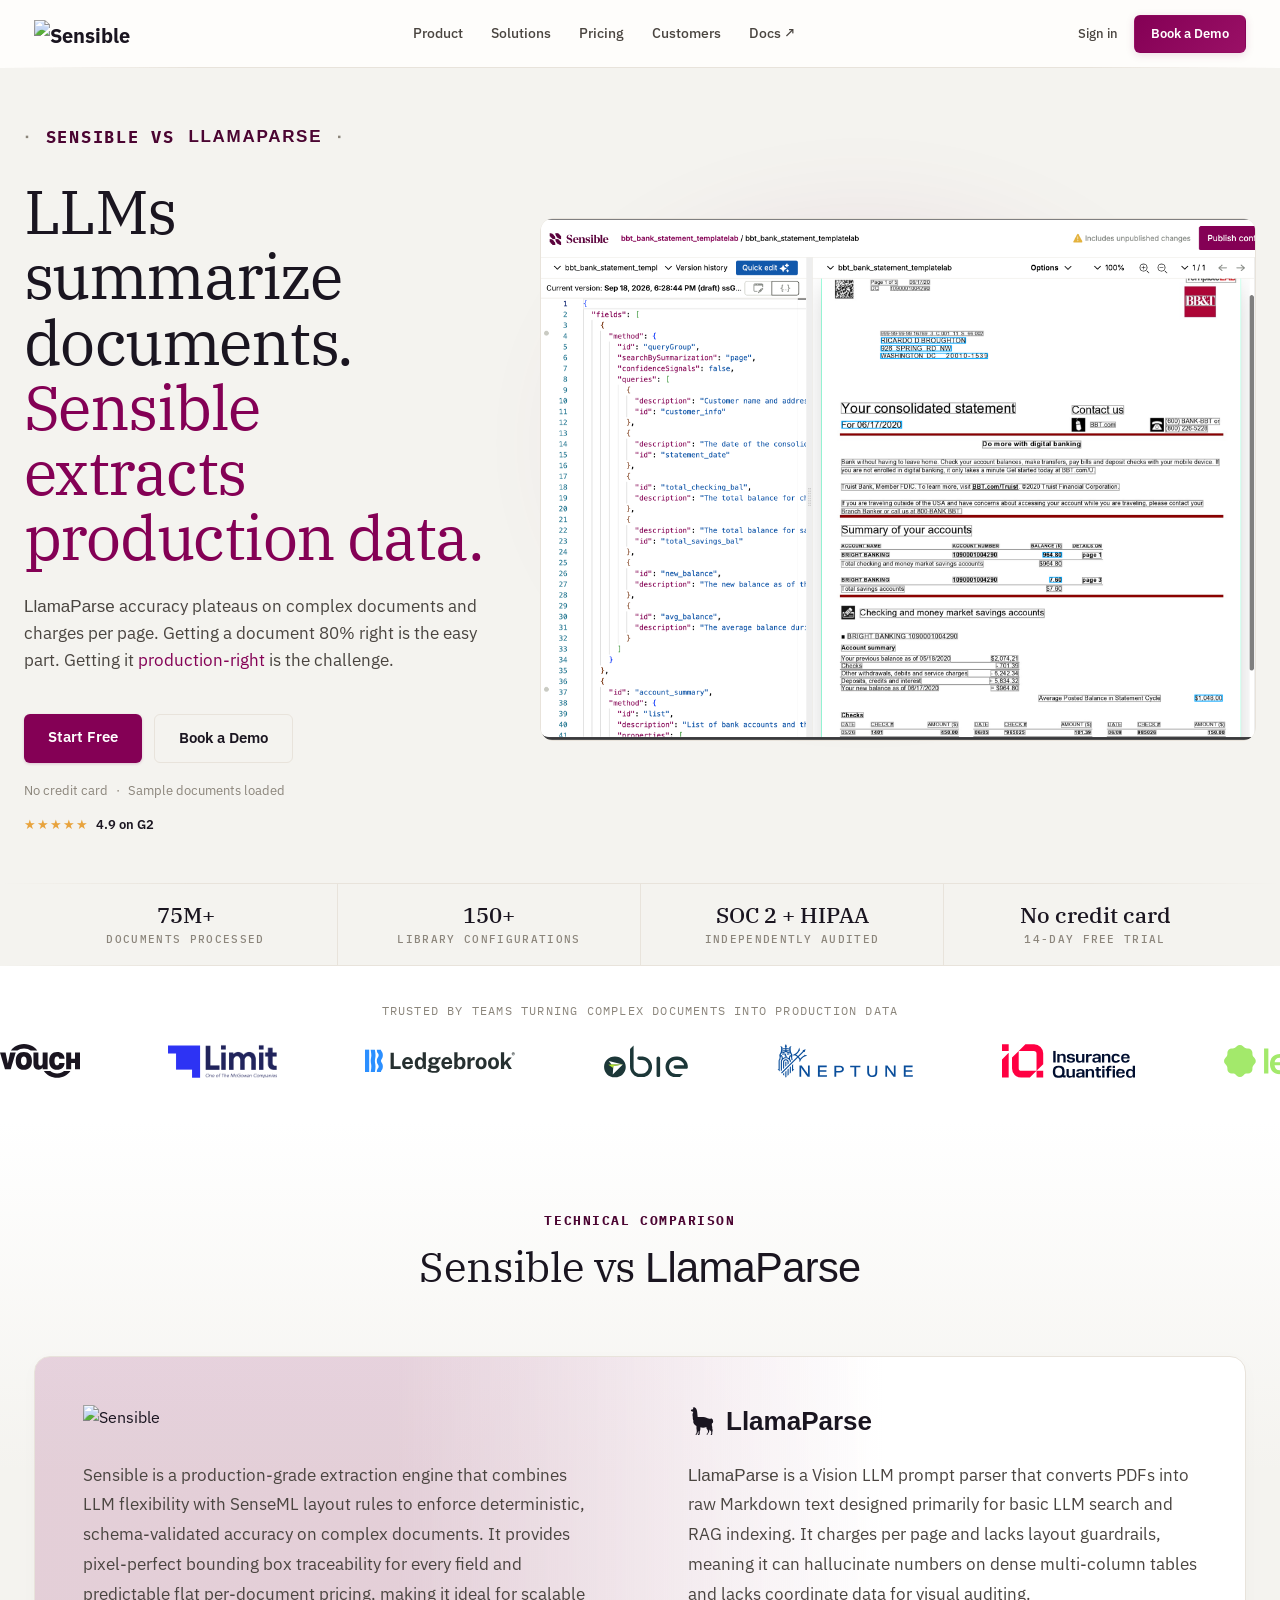
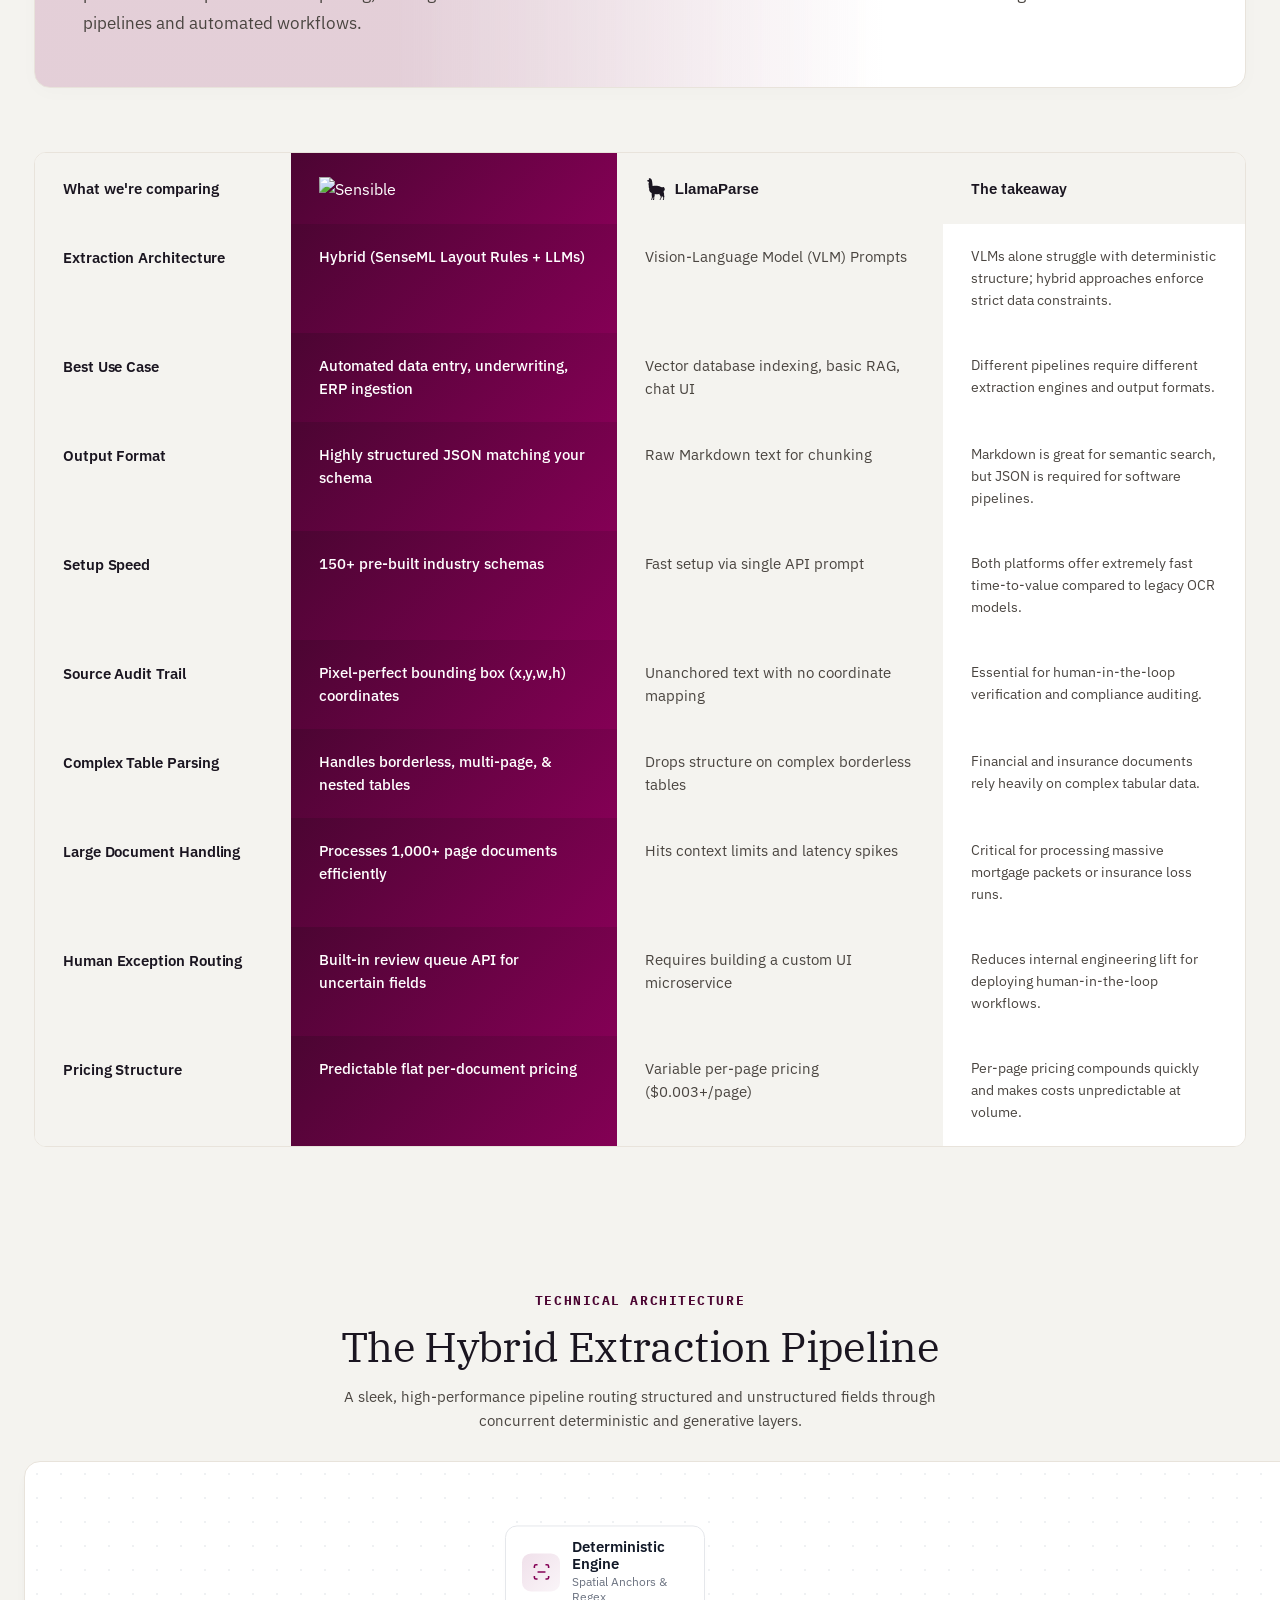
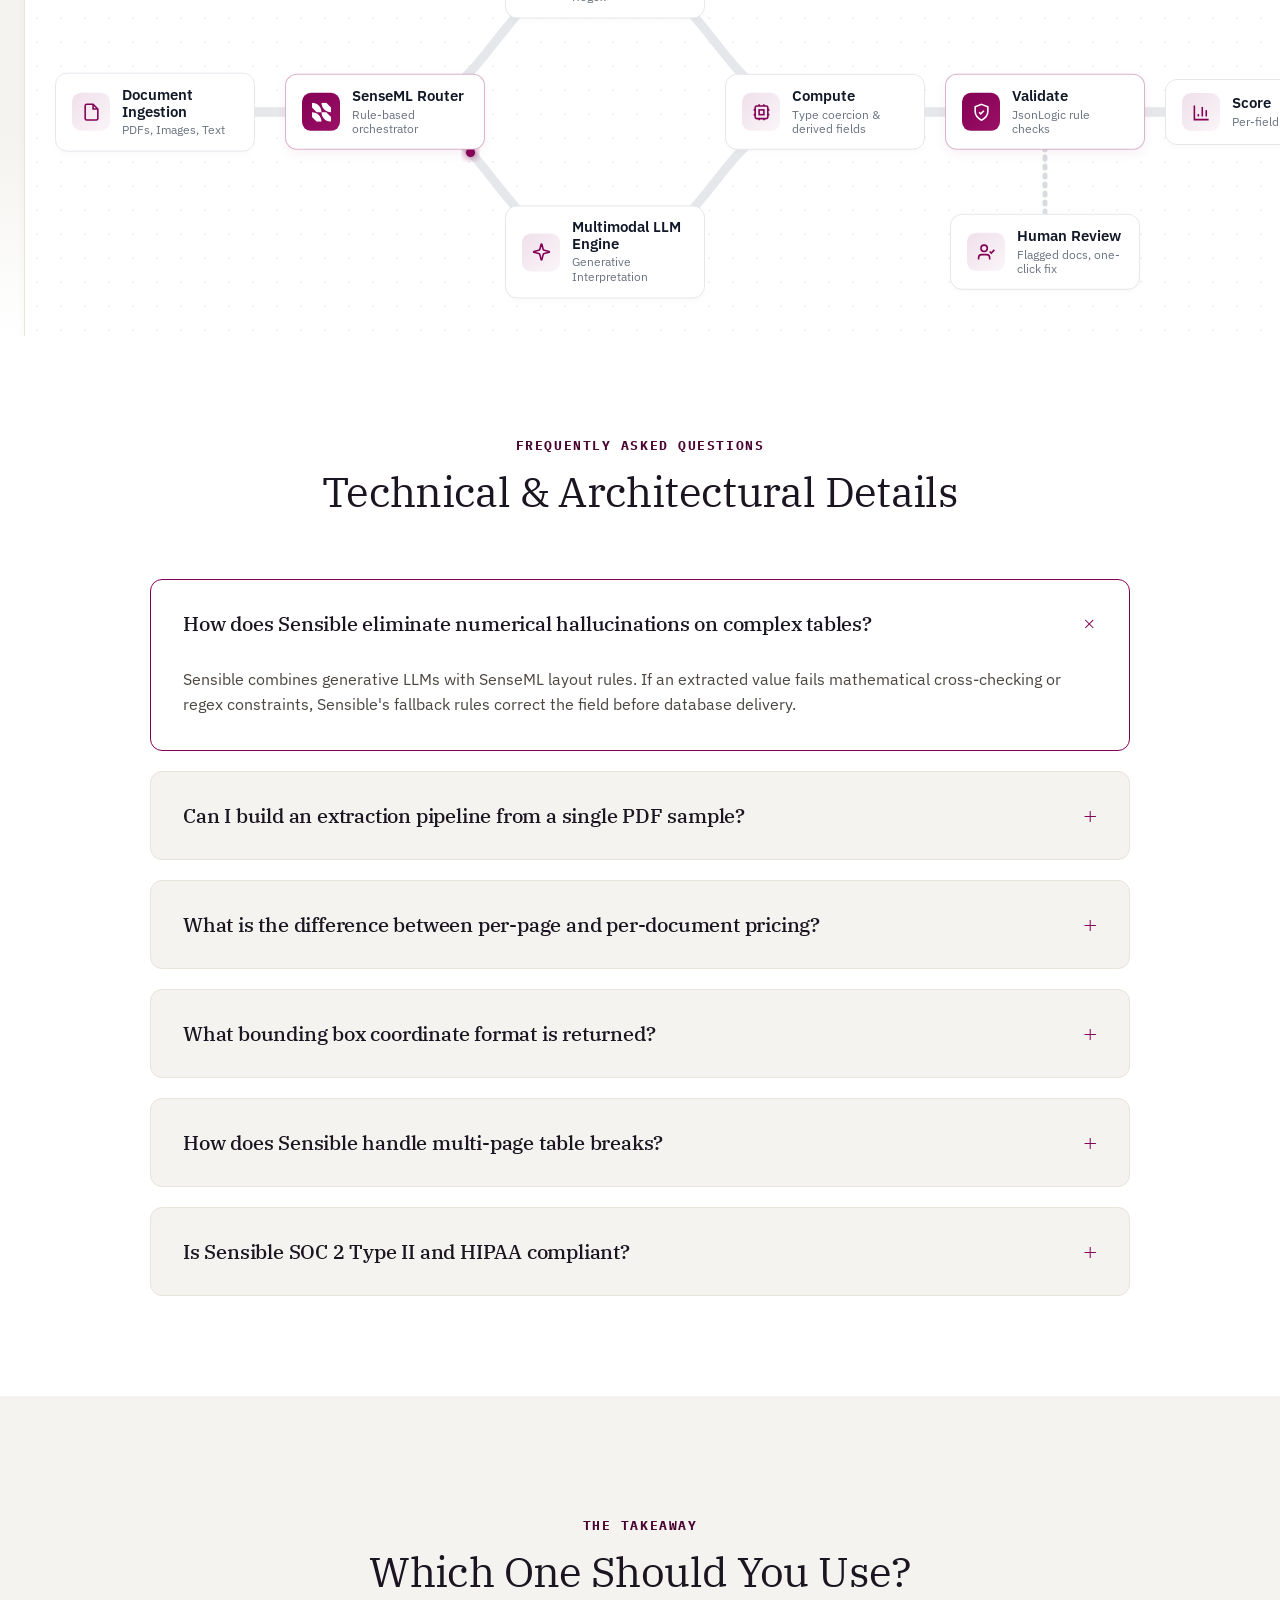
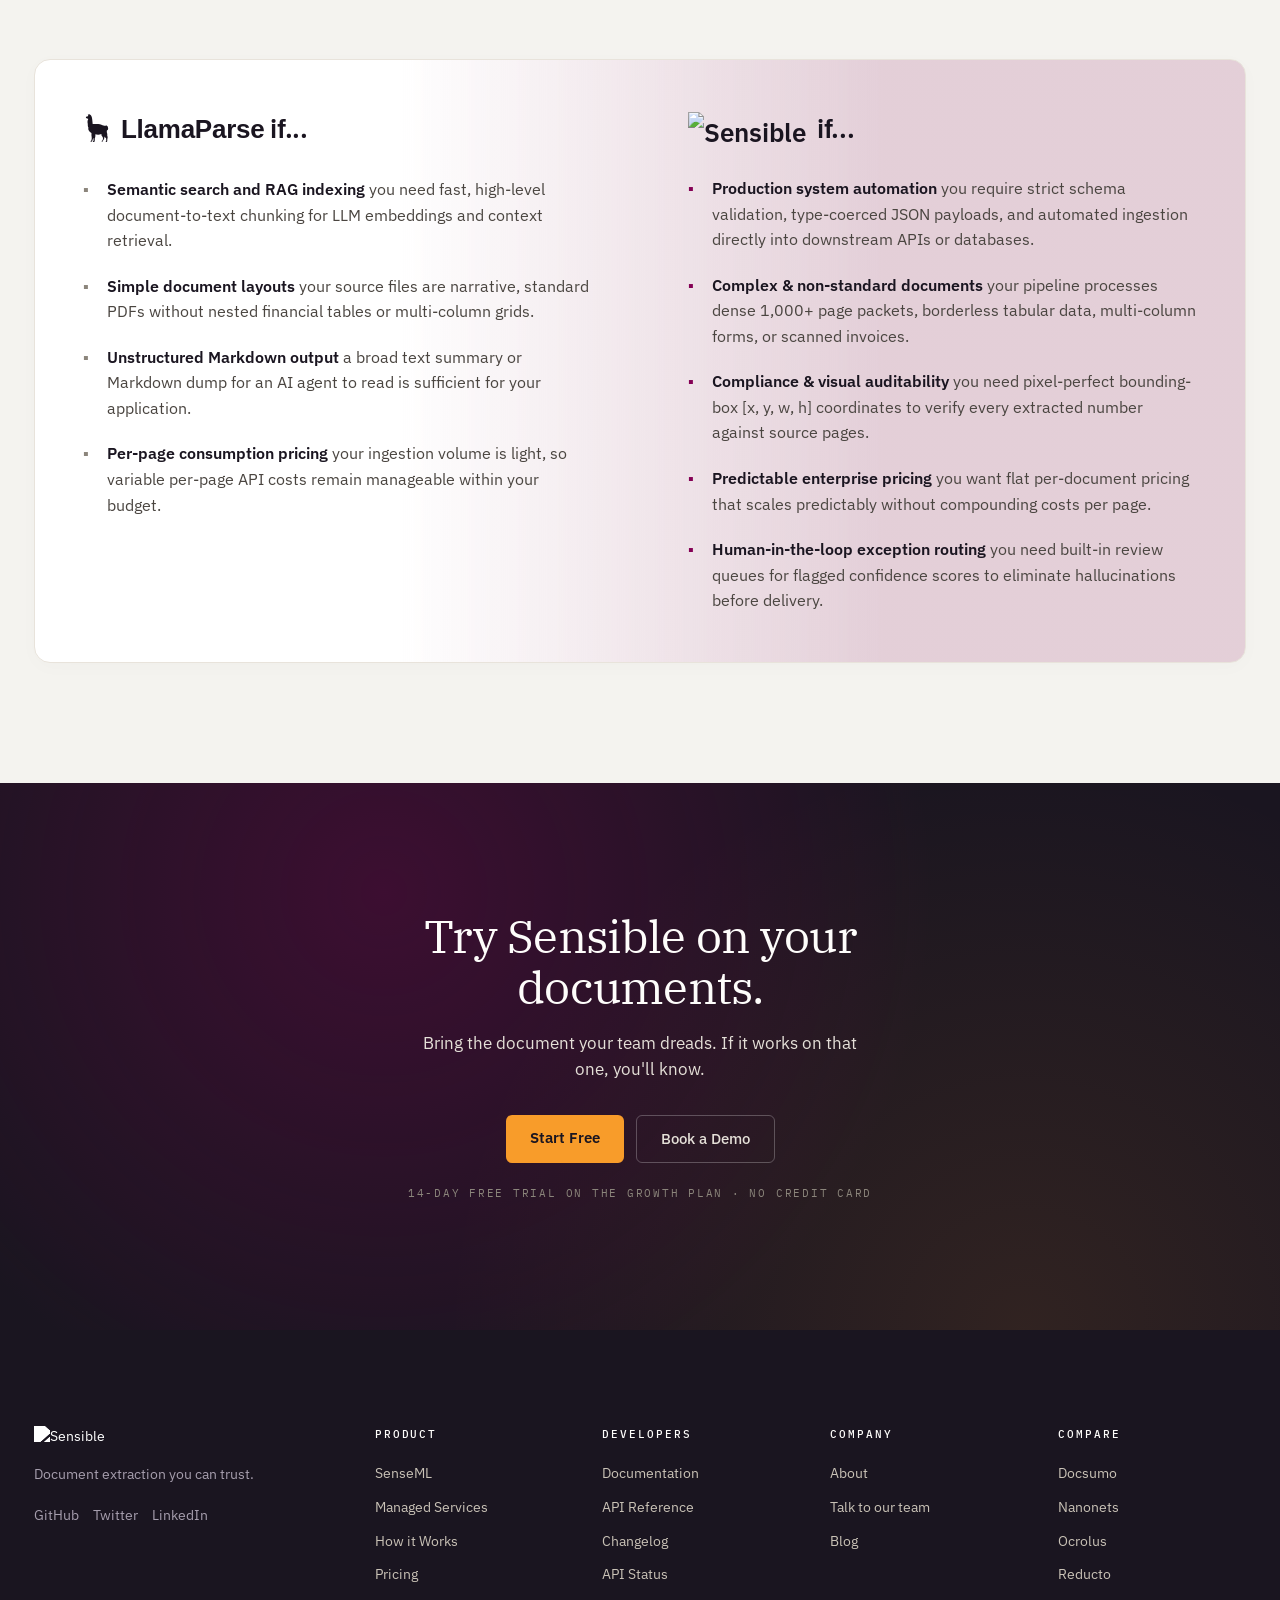
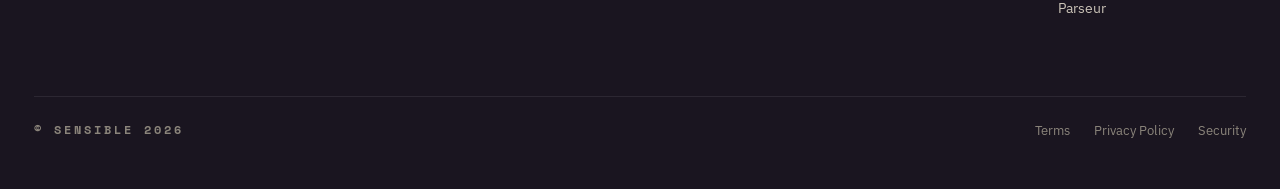
==== index.html @ 99150879 "Update table header to The takeaway" ====
<!DOCTYPE html>
<html lang="en">
<head>
  <meta charset="utf-8"/>
  <meta name="viewport" content="width=device-width, initial-scale=1"/>
  <title>Sensible vs LlamaParse Production Document Extraction</title>
  <meta name="description" content="LlamaParse accuracy plateaus on complex documents. Sensible combines LLMs with SenseML deterministic rules for schema-validated field accuracy, bounding-box audit trails, and predictable document pricing."/>

  <!-- Fonts -->
  <link rel="preconnect" href="https://fonts.googleapis.com"/>
  <link rel="preconnect" href="https://fonts.gstatic.com" crossorigin="anonymous"/>
  <link href="https://fonts.googleapis.com/css2?family=IBM+Plex+Mono:wght@400;500;600&family=IBM+Plex+Sans:wght@300;400;500;600;700&family=IBM+Plex+Serif:wght@300;400&family=Space+Mono:wght@400;700&display=swap" rel="stylesheet"/>

  <style>
    @import url('https://fonts.cdnfonts.com/css/overused-grotesk');
    .llama-font { font-family: 'Overused Grotesk', sans-serif; font-weight: inherit; }

    /* Sensible's own brand webfont, pulled from their live site */
    @font-face {
      font-family: 'Matter SQ';
      src: url('assets/fonts/MatterSQ-Regular.woff2') format('woff2');
      font-weight: 400;
      font-style: normal;
      font-display: swap;
    }
    @font-face {
      font-family: 'Matter SQ';
      src: url('assets/fonts/MatterSQ-Medium.woff2') format('woff2');
      font-weight: 500;
      font-style: normal;
      font-display: swap;
    }
    @font-face {
      font-family: 'Matter SQ';
      src: url('assets/fonts/MatterSQ-Bold.woff2') format('woff2');
      font-weight: 700;
      font-style: normal;
      font-display: swap;
    }

    /* Sensible Editorial Tokens */
    :root {
      --bg-stone: #FBFBF9;
      --bg-white: #FFFFFF;
      --bg-stone-subtle: #F4F3EF;
      --bg-dark-accent: #17121C;
      
      --brand-magenta: #840055;
      --brand-magenta-dark: #4B0532;
      --brand-magenta-light: #9A1066;
      --brand-magenta-accent: #E279BF;
      --brand-magenta-glow: rgba(132, 0, 85, 0.15);
      --brand-gradient: linear-gradient(135deg, #840055 0%, #9A1066 100%);
      
      --text-dark: #1A1520;
      --text-body: #4A4540;
      --text-muted: #8B857B;
      --text-light: #FFFFFF;

      --border-stone: #E8E3DB;
      --border-light: #F0ECE5;

      --shadow-soft: 0 4px 20px rgba(0, 0, 0, 0.03);
      --shadow-medium: 0 12px 36px rgba(0, 0, 0, 0.06);
      --shadow-float: 0 24px 60px rgba(20, 17, 24, 0.08);

      --font-sans: 'IBM Plex Sans', -apple-system, BlinkMacSystemFont, sans-serif;
      --font-mono: 'IBM Plex Mono', monospace;
      --font-mono-alt: 'Space Mono', monospace;
      --font-serif: 'IBM Plex Serif', Georgia, serif;
      --font-body: 'IBM Plex Sans', -apple-system, BlinkMacSystemFont, sans-serif;

      --bg-darkest: #1A1520;

      --check-green: #00875A;
      --cross-red: #E03E2E;
    }

    * { box-sizing: border-box; margin: 0; padding: 0; -webkit-font-smoothing: antialiased; }

    html {
      overflow-x: hidden;
      width: 100%;
    }

    body {
      background-color: var(--bg-stone);
      color: var(--text-dark);
      font-family: var(--font-body);
      line-height: 1.55;
      overflow-x: hidden;
      width: 100%;
      position: relative;
    }

    /* This page is a "vs X" comparison template, not the marketing homepage the real
       sensible.so comparison pages (e.g. /sensible-vs-docsumo) run entirely on IBM Plex
       Serif (headings, regular weight, tight negative letter-spacing) + IBM Plex Sans
       (body/UI) + IBM Plex Mono (eyebrow labels). Matter SQ doesn't appear in that
       template at all it's specific to the general marketing site. */

    a { text-decoration: none; color: inherit; }

    .container {
      max-width: 1260px;
      margin: 0 auto;
      padding: 0 24px;
    }

    /* Navbar */
    .navbar {
      background: rgba(254, 253, 251, 0.92);
      backdrop-filter: blur(16px);
      -webkit-backdrop-filter: blur(16px);
      background-image: linear-gradient(90deg, transparent, var(--border-stone) 15%, var(--border-stone) 85%, transparent); background-size: 100% 1px; background-position: bottom; background-repeat: no-repeat; border-bottom: none;
      position: sticky;
      top: 0;
      z-index: 1000;
    }
    .navbar-inner {
      height: 68px;
      display: flex;
      align-items: center;
      justify-content: space-between;
    }
    .nav-logo {
      display: flex;
      align-items: center;
      gap: 10px;
      font-weight: 700;
      font-size: 20px;
      color: var(--text-dark);
      flex-shrink: 0;
    }
    .nav-links {
      display: flex;
      gap: 4px;
      list-style: none;
      font-size: 14px;
      font-weight: 500;
      color: #4A4540;
      align-items: center;
    }
    .nav-links a {
      padding: 8px 12px;
      border-radius: 4px;
      transition: color 0.2s;
    }
    .nav-links a:hover { color: var(--brand-magenta); }

    .nav-signin {
      color: #4A4540;
      font-size: 0.8125rem;
      font-weight: 500;
      text-decoration: none;
      transition: color 0.2s;
    }
    .nav-signin:hover { color: var(--text-dark); }

    /* Mobile nav toggle + slide-down panel (hidden until the 860px breakpoint) */
    .mobile-toggle {
      display: none;
      color: var(--text-dark);
      cursor: pointer;
      background: none;
      border: none;
      padding: 4px 8px;
      font-size: 1.25rem;
      line-height: 1;
    }
    .mobile-panel {
      display: none;
      flex-direction: column;
      max-height: calc(100vh - 60px);
      overflow-y: auto;
      padding: 8px 20px 20px;
      background: var(--bg-white);
      background-image: linear-gradient(90deg, transparent, var(--border-stone) 15%, var(--border-stone) 85%, transparent); background-size: 100% 1px; background-position: bottom; background-repeat: no-repeat; border-bottom: none;
      box-shadow: 0 8px 24px rgba(0,0,0,0.08);
      position: absolute;
      top: 100%;
      left: 0;
      right: 0;
    }
    .mobile-panel.is-open { display: flex; }
    .mobile-link {
      display: block;
      padding: 14px 0;
      background-image: linear-gradient(90deg, transparent, var(--border-light) 15%, var(--border-light) 85%, transparent); background-size: 100% 1px; background-position: bottom; background-repeat: no-repeat; border-bottom: none;
      font-size: 1.0625rem;
      font-weight: 500;
      color: var(--text-dark);
    }
    .mobile-link:hover { color: var(--brand-magenta); }
    .mobile-signin {
      display: block;
      margin-top: 8px;
      padding: 14px 0;
      font-size: 0.9375rem;
      color: var(--text-body);
    }
    .mobile-signin:hover { color: var(--text-dark); }
    .mobile-cta {
      display: block;
      margin-top: 12px;
      padding: 14px 20px;
      text-align: center;
      font-weight: 500;
      color: #fff;
      background: var(--brand-gradient);
      border-radius: 6px;
      box-shadow: 0 1px 3px var(--brand-magenta-glow);
    }

    .btn {
      display: inline-flex;
      align-items: center;
      justify-content: center;
      gap: 8px;
      padding: 12px 26px;
      border-radius: 6px;
      font-size: 15px;
      font-weight: 600;
      cursor: pointer;
      transition: all 0.25s ease;
      border: 1px solid transparent;
      white-space: nowrap;
    }
    .btn-primary {
      background: var(--brand-gradient);
      color: var(--text-light);
      box-shadow: 0 2px 8px var(--brand-magenta-glow);
    }
    .btn-primary:hover {
      background: linear-gradient(135deg, var(--brand-magenta-dark), var(--brand-magenta));
      transform: translateY(-1px);
      box-shadow: 0 6px 18px rgba(132, 0, 85, 0.25);
    }
    .btn-secondary {
      background: var(--bg-white);
      color: var(--text-dark);
      border-color: var(--border-stone);
    }
    .btn-secondary:hover {
      background: var(--bg-stone-subtle);
      border-color: var(--text-muted);
    }

    /* 1. HERO FOLD: LEFT-ALIGNED SPLIT WITH STATS */
    .hero-section {
      display: flex;
      flex-direction: column;
      padding: 56px 0 0;
      background: var(--bg-stone-subtle);
    }
    .hero-container-1fold {
      display: grid;
      grid-template-columns: 0.9fr 1.4fr;
      gap: 56px;
      align-items: center;
      width: 100%;
      max-width: 1440px;
      margin: 0 auto;
      padding-bottom: 48px;
    }

    /* Left Column Content */
    .hero-text-col {
      display: flex;
      flex-direction: column;
      align-items: flex-start;
    }

    .hero-badge-top {
      display: inline-flex;
      align-items: center;
      gap: 14px;
      padding: 0;
      border: none;
      background: none;
      font-family: var(--font-mono);
      font-size: 17px;
      font-weight: 700;
      color: var(--brand-magenta-dark);
      text-transform: uppercase;
      letter-spacing: 0.1em;
      margin-bottom: 28px;
    }
    .hero-badge-top::before,
    .hero-badge-top::after {
      content: '▪';
      font-size: 10px;
      color: var(--text-muted);
    }

    .hero-h1 {
      font-family: var(--font-serif);
      font-size: 62px;
      font-weight: 400;
      line-height: 1.05;
      letter-spacing: -0.025em;
      margin-bottom: 24px;
      color: var(--text-dark);
      text-wrap: balance;
    }
    .hero-h1 span {
      color: var(--brand-magenta);
    }

    .hero-intro {
      font-family: var(--font-sans);
      font-size: 17px;
      color: var(--text-body);
      line-height: 1.6;
      margin-bottom: 40px;
      max-width: 540px;
    }

    .hero-actions-left {
      display: flex;
      gap: 12px;
      flex-wrap: wrap;
      margin-bottom: 18px;
    }
    .hero-actions-left .btn {
      cursor: pointer;
      border-style: none;
      border-radius: 6px;
      padding: 12px 24px;
      font-family: var(--font-sans);
      font-size: 0.9063rem;
      font-weight: 600;
      text-decoration: none;
      transition: transform .25s cubic-bezier(.4, 0, .2, 1), box-shadow .25s cubic-bezier(.4, 0, .2, 1), color .25s cubic-bezier(.4, 0, .2, 1), border-color .25s cubic-bezier(.4, 0, .2, 1);
      display: inline-block;
    }
    .hero-actions-left .btn-primary {
      color: #fff;
      background-color: var(--brand-magenta);
      background-image: none;
      box-shadow: 0 1px 3px rgba(132, 0, 85, 0.2);
    }
    .hero-actions-left .btn-primary:hover {
      background-image: none;
      transform: none;
      box-shadow: 0 0 0 3px rgba(132, 0, 85, 0.2), 0 4px 12px rgba(132, 0, 85, 0.4);
    }
    .hero-actions-left .btn-secondary {
      color: var(--text-dark);
      background-color: transparent;
      border: 1px solid var(--border-stone);
    }
    .hero-actions-left .btn-secondary:hover {
      border-color: var(--brand-magenta);
      color: var(--brand-magenta);
    }

    .hero-caption-row {
      color: var(--text-muted);
      flex-wrap: wrap;
      align-items: center;
      gap: 8px;
      margin-top: 0;
      font-size: 13px;
      display: flex;
      font-family: var(--font-sans);
    }
    .hero-g2-badge {
      display: inline-flex;
      align-items: center;
      gap: 7px;
      margin-top: 14px;
      text-decoration: none;
      font-family: var(--font-sans);
    }
    .hero-g2-stars {
      color: #e8a33d;
      letter-spacing: 1px;
      font-size: 13px;
    }
    .hero-g2-label {
      color: var(--text-dark);
      font-size: 13px;
      font-weight: 600;
    }

    /* Right Column: Hero Product Screenshot */
    .hero-img-col {
      width: 100%;
      position: relative;
    }
    .hero-glow {
      position: absolute;
      top: 8%;
      left: 10%;
      width: 70%;
      height: 70%;
      background: var(--brand-magenta);
      filter: blur(70px);
      opacity: 0.15;
      border-radius: 50%;
      z-index: 0;
    }
    .hero-browser-frame {
      position: relative;
      z-index: 1;
      width: 100%;
      background: var(--bg-white);
      border: 1px solid var(--border-stone);
      border-radius: 14px;
      box-shadow: 0 30px 70px rgba(20, 17, 24, 0.15);
      overflow: hidden;
    }
    .hero-browser-titlebar {
      height: 32px;
      background: #fdfdfd;
      background-image: linear-gradient(90deg, transparent, var(--border-light) 15%, var(--border-light) 85%, transparent); background-size: 100% 1px; background-position: bottom; background-repeat: no-repeat; border-bottom: none;
      display: flex;
      align-items: center;
      padding: 0 14px;
      gap: 7px;
      flex-shrink: 0;
    }
    .hero-browser-dot {
      width: 9px;
      height: 9px;
      border-radius: 50%;
    }
    .hero-browser-frame .hero-shot-wrap {
      width: 100%;
      aspect-ratio: 2996 / 1545;
      overflow: hidden;
      background: var(--bg-stone-subtle);
      display: flex;
      align-items: center;
      justify-content: center;
    }
    .hero-browser-frame img {
      width: 100%;
      height: 100%;
      object-fit: contain;
      object-position: center center;
      display: block;
    }



    /* PROOF RIBBON BAR (Sensible Homepage Component) */
    .d12-ribbon {
      background-color: var(--bg-stone-subtle);
      background-image: linear-gradient(90deg, transparent, var(--border-stone) 15%, var(--border-stone) 85%, transparent), linear-gradient(90deg, transparent, var(--border-stone) 15%, var(--border-stone) 85%, transparent); 
      background-size: 100% 1px, 100% 1px; 
      background-position: top, bottom; 
      background-repeat: no-repeat; 
      border-top: none; 
      border-bottom: none;
    }
    .d12-proof {
      display: grid;
      grid-template-columns: repeat(4, 1fr);
      max-width: 1240px;
      margin: 0 auto;
    }
    .d12-proof-cell {
      display: flex;
      flex-direction: column;
      align-items: center;
      text-align: center;
      row-gap: 4px;
      padding: 20px 22px 18px;
      border-left: 1px solid var(--border-stone);
    }
    .d12-proof-cell:first-child {
      border-left: none;
    }
    .d12-proof-v {
      color: var(--text-dark);
      margin: 0;
      font-family: var(--font-serif);
      font-size: 1.375rem;
      font-weight: 500;
      line-height: 1.1;
    }
    .d12-proof-l {
      color: var(--text-muted);
      letter-spacing: 0.12em;
      text-transform: uppercase;
      margin: 0;
      font-family: var(--font-mono);
      font-size: 0.6875rem;
      font-weight: 500;
    }

    /* ANIMATED LOGO MARQUEE SCROLLER */
    .marquee-section {
      padding: 36px 0;
      background: var(--bg-white);
      overflow: hidden;
    }
    .marquee-eyebrow {
      font-family: var(--font-mono);
      font-size: 12px;
      color: var(--text-muted);
      text-transform: uppercase;
      letter-spacing: 0.1em;
      text-align: center;
      margin-bottom: 20px;
    }
    .marquee-container {
      width: 100%;
      overflow: hidden;
      white-space: nowrap;
    }
    .marquee-track {
      display: inline-flex;
      align-items: center;
      gap: 88px;
      animation: marqueeScroll 25s linear infinite;
    }
    .marquee-item {
      display: flex;
      align-items: center;
      justify-content: center;
      flex-shrink: 0;
      height: 40px;
    }
    .marquee-item img {
      height: 34px;
      width: auto;
      max-width: 150px;
      object-fit: contain;
      display: block;
    }

    @keyframes marqueeScroll {
      0% { transform: translateX(0); }
      100% { transform: translateX(-50%); }
    }

    /* 2. TWO-CARD SIDE-BY-SIDE COMPARISON */
    .sec-head {
      text-align: center;
      margin-bottom: 48px;
      display: flex;
      flex-direction: column;
      align-items: center;
    }
    .sec-eyebrow {
      display: inline-flex;
      align-items: center;
      gap: 10px;
      padding: 0;
      border: none;
      background: none;
      font-family: var(--font-mono);
      font-size: 12px;
      font-weight: 600;
      color: var(--brand-magenta);
      text-transform: uppercase;
      letter-spacing: 0.14em;
      margin-bottom: 16px;
      font-family: var(--font-mono);
      font-size: 13px;
      font-weight: 700;
      color: var(--brand-magenta-dark);
      text-transform: uppercase;
      letter-spacing: 0.12em;
      margin-bottom: 12px;
      text-align: center;
    }
    .sec-h2 {
      font-family: var(--font-serif);
      font-size: clamp(1.85rem, 3.5vw, 2.6rem);
      font-weight: 400;
      color: var(--text-dark);
      letter-spacing: -0.015em;
      line-height: 1.12;
      margin-bottom: 16px;
      text-align: center;
    }
    .sec-desc {
      font-family: var(--font-sans);
      font-size: 18px;
      color: var(--text-body);
      max-width: 680px;
      margin: 0 auto;
      line-height: 1.65;
      text-align: center;
    }

    .compare-2card-section {
      padding: 90px 0 120px;
      /* Soft vertical blend from white to subtle stone */
      background: linear-gradient(180deg, var(--bg-white) 0%, var(--bg-stone-subtle) 20%, var(--bg-stone-subtle) 100%);
    }
    .compare-2card-grid {
      display: grid;
      grid-template-columns: 1fr 1fr;
      gap: 32px;
      max-width: 1140px;
      margin: 0 auto;
    }
    .comp-card {
      background-color: var(--bg-white);
      border: 1px solid var(--border-stone);
      border-radius: 24px;
      padding: 56px 48px;
      box-shadow: 0 8px 32px rgba(0, 0, 0, 0.03);
      display: flex;
      flex-direction: column;
    }
    .comp-card-logo {
      display: flex;
      align-items: center;
      gap: 12px;
      font-family: var(--font-serif);
      font-size: 24px;
      font-weight: 500;
      letter-spacing: -0.01em;
      color: var(--text-dark);
      margin-bottom: 24px;
    }
    .sensible-logo svg {
      width: 32px;
      height: 32px;
    }
    .llamaparse-logo {
      color: var(--text-dark);
      display: flex;
      align-items: center;
      gap: 10px;
    }
    .llamaparse-logo svg {
      width: 30px;
      height: 30px;
      color: var(--text-dark);
      fill: currentColor;
    }
    .llamaparse-logo span,
    .llamaparse-word {
      font-family: var(--font-sans);
      font-size: 22px;
      font-weight: 600;
      letter-spacing: -0.01em;
      color: var(--text-dark);
    }
    .comp-card-p {
      font-size: 17px;
      color: var(--text-body);
      line-height: 1.75;
    }

    /* 3. SLEEK MATRIX TABLE */
    .table-section {
      padding: 90px 0;
      background: var(--bg-white);
      background-image: linear-gradient(90deg, transparent, var(--border-stone) 15%, var(--border-stone) 85%, transparent); background-size: 100% 1px; background-position: bottom; background-repeat: no-repeat; border-bottom: none;
    }
    .matrix-wrap {
      border: 1px solid var(--border-stone);
      border-radius: 12px;
      overflow: hidden;
      background: var(--bg-white);
    }
    .matrix-row {
      display: grid;
      grid-template-columns: 1.1fr 1.4fr 1.4fr 1.3fr;
      background-image: linear-gradient(90deg, transparent, var(--border-stone) 15%, var(--border-stone) 85%, transparent); background-size: 100% 1px; background-position: bottom; background-repeat: no-repeat; border-bottom: none;
    }
    .matrix-row:last-child { border-bottom: none; }
    
    .th-empty {
      background: var(--bg-stone-subtle);
    }
    .th-cell {
      padding: 24px 28px;
      display: flex;
      align-items: center;
      background: var(--bg-stone-subtle);
      color: var(--text-muted);
      font-family: var(--font-mono);
      font-size: 0.72rem;
      font-weight: 600;
      text-transform: uppercase;
      letter-spacing: 0.15em;
    }
    .th-cell.th-brand {
      color: var(--text-dark);
      font-family: var(--font-sans);
      font-size: 15px;
      font-weight: 600;
      letter-spacing: normal;
      text-transform: none;
    }
    .th-sensible {
      padding: 22px 28px;
      display: flex;
      align-items: center;
      background-image: linear-gradient(135deg, var(--brand-magenta-dark) 0%, var(--brand-magenta) 100%);
      color: #FFF;
    }

    .td-cell { padding: 22px 28px; font-family: var(--font-sans); font-size: 14.5px; line-height: 1.55; }

    .td-feature {
      font-weight: 600;
      letter-spacing: -0.005em;
      font-size: 15px;
      color: var(--text-dark);
      background: var(--bg-stone-subtle);
    }

    .td-sensible {
      color: #FFF;
      font-weight: 500;
      background-image: linear-gradient(135deg, var(--brand-magenta-dark) 0%, var(--brand-magenta) 100%);
    }

    .td-competitor { color: var(--text-body); background: var(--bg-stone-subtle); }
    .td-why {
      font-family: var(--font-sans);
      font-style: normal;
      font-weight: 400;
      font-size: 14px;
      color: var(--text-body);
      background: var(--bg-white);
    }

    /* 4. HOW IT WORKS SECTION */
    .diagram-section {
      padding: 90px 0;
      background: var(--bg-stone-subtle);
      background-image: linear-gradient(90deg, transparent, var(--border-stone) 15%, var(--border-stone) 85%, transparent); background-size: 100% 1px; background-position: bottom; background-repeat: no-repeat; border-bottom: none;
    }

    /* 5-step overview strip */
    .steps-strip {
      max-width: 1160px;
      margin: 0 auto 32px;
      background: var(--bg-white);
      border: 1px solid var(--border-stone);
      border-radius: 20px;
      box-shadow: var(--shadow-float);
      display: flex;
      overflow: hidden;
    }
    .step-item { flex: 1; padding: 30px 26px; }
    .step-item + .step-item { border-left: 1px solid var(--border-light); }
    .step-num { font-family: var(--font-mono); font-size: 12px; font-weight: 700; color: var(--brand-magenta); margin-bottom: 16px; }
    .step-title { font-size: 16px; font-weight: 700; color: var(--text-dark); margin-bottom: 8px; letter-spacing: -0.01em; }
    .step-desc { font-size: 13px; color: var(--text-muted); line-height: 1.5; }

    /* Production pipeline detail panel */
    .detail-panel {
      max-width: 1160px;
      margin: 0 auto;
      background: var(--bg-white);
      border: 1px solid var(--border-stone);
      border-radius: 20px;
      box-shadow: var(--shadow-float);
      overflow: hidden;
    }
    .detail-panel-header {
      display: flex;
      align-items: center;
      justify-content: space-between;
      padding: 20px 32px;
      background-image: linear-gradient(90deg, transparent, var(--border-light) 15%, var(--border-light) 85%, transparent); background-size: 100% 1px; background-position: bottom; background-repeat: no-repeat; border-bottom: none;
    }
    .detail-panel-title {
      font-family: var(--font-mono);
      font-size: 11px;
      font-weight: 700;
      color: var(--text-dark);
      text-transform: uppercase;
      letter-spacing: 0.1em;
    }
    .detail-panel-status {
      display: flex;
      align-items: center;
      gap: 6px;
      font-family: var(--font-mono);
      font-size: 10px;
      font-weight: 600;
      color: var(--check-green);
      text-transform: uppercase;
      letter-spacing: 0.05em;
    }
    .detail-panel-status::before {
      content: '';
      width: 6px;
      height: 6px;
      border-radius: 50%;
      background: var(--check-green);
      box-shadow: 0 0 0 3px rgba(0, 135, 90, 0.15);
    }
    .detail-cols {
      display: grid;
      grid-template-columns: 1fr 1fr 1fr;
    }
    .detail-col { padding: 32px; }
    .detail-col + .detail-col { border-left: 1px solid var(--border-light); }
    .detail-icon-badge {
      width: 36px;
      height: 36px;
      border-radius: 50%;
      background: rgba(132, 0, 85, 0.08);
      color: var(--brand-magenta);
      display: flex;
      align-items: center;
      justify-content: center;
      margin-bottom: 18px;
    }
    .detail-icon-badge svg { width: 17px; height: 17px; }
    .detail-eyebrow {
      font-family: var(--font-mono);
      font-size: 11px;
      font-weight: 700;
      color: var(--brand-magenta);
      text-transform: uppercase;
      letter-spacing: 0.08em;
      margin-bottom: 12px;
    }
    .detail-title { font-size: 19px; font-weight: 700; color: var(--text-dark); line-height: 1.35; margin-bottom: 12px; }
    .detail-p { font-size: 13.5px; color: var(--text-body); line-height: 1.65; }
    .detail-divider { border: none; border-top: 1px dashed var(--border-stone); margin: 22px 0 16px; }
    .detail-sublabel {
      font-family: var(--font-mono);
      font-size: 10px;
      font-weight: 600;
      color: var(--text-muted);
      text-transform: uppercase;
      letter-spacing: 0.08em;
      margin-bottom: 12px;
    }
    .detail-row {
      display: flex;
      align-items: center;
      justify-content: space-between;
      gap: 10px;
      padding: 8px 0;
      font-family: var(--font-mono);
      font-size: 12px;
      color: var(--text-body);
    }
    .pill {
      font-family: var(--font-mono);
      font-size: 10px;
      font-weight: 700;
      padding: 3px 9px;
      border-radius: 5px;
      text-transform: uppercase;
      letter-spacing: 0.03em;
      white-space: nowrap;
    }
    .pill-pass { background: rgba(0, 135, 90, 0.1); color: var(--check-green); }
    .pill-flag { background: rgba(132, 0, 85, 0.08); color: var(--brand-magenta); }
    .pill-block { background: rgba(224, 62, 46, 0.1); color: var(--cross-red); }
    .pill-neutral { background: var(--bg-stone-subtle); color: var(--text-muted); border: 1px solid var(--border-stone); }

    /* 5. INTERACTIVE ACCORDION FAQS */
    .faq-section {
      padding: 100px 0;
      background: var(--bg-white);
    }
    .faq-container {
      max-width: 980px;
      margin: 0 auto;
      display: flex;
      flex-direction: column;
      gap: 20px;
    }
    .faq-accordion {
      background: var(--bg-stone-subtle);
      border: 1px solid var(--border-stone);
      border-radius: 12px;
      overflow: hidden;
      transition: all 0.2s ease;
    }
    .faq-accordion[open] {
      border-color: var(--brand-magenta);
      background: var(--bg-white);
    }
    .faq-summary {
      padding: 28px 32px;
      font-family: var(--font-serif);
      font-size: 20px;
      font-weight: 500;
      letter-spacing: -0.01em;
      color: var(--text-dark);
      cursor: pointer;
      display: flex;
      justify-content: space-between;
      align-items: center;
      list-style: none;
    }
    .faq-summary::-webkit-details-marker { display: none; }
    .faq-icon {
      font-size: 24px;
      line-height: 1;
      font-weight: 300;
      color: var(--brand-magenta);
      transition: transform 0.2s ease;
    }
    .faq-accordion[open] .faq-icon { transform: rotate(45deg); }
    .faq-content {
      padding: 0 32px 32px;
      font-size: 16px;
      color: var(--text-body);
      line-height: 1.6;
    }

    /* 6. KEY TAKEAWAYS SECTION */
    .takeaways-section {
      padding: 120px 0;
      background: var(--bg-stone-subtle);
    }
    .choices-grid {
      display: grid;
      grid-template-columns: 1fr 1fr;
      gap: 24px;
      max-width: 1040px;
      margin: 0 auto;
    }
    .choice-card {
      background: var(--bg-white);
      border: 1px solid var(--border-stone);
      border-radius: 24px;
      padding: 44px 40px;
      box-shadow: 0 4px 24px rgba(0, 0, 0, 0.02);
    }
    .choice-card.sensible {
      border-color: rgba(132, 0, 85, 0.3);
      background: linear-gradient(135deg, rgba(132,0,85,0.04), rgba(132,0,85,0.01));
    }
    .choice-card-header {
      display: flex;
      align-items: center;
      flex-wrap: wrap;
      gap: 10px;
      font-family: var(--font-serif);
      font-size: 22px;
      font-weight: 500;
      letter-spacing: -0.01em;
      color: var(--text-dark);
      margin-bottom: 22px;
    }
    .choice-card-header svg,
    .choice-card-header img {
      flex-shrink: 0;
    }
    .choice-list {
      list-style: none;
      display: flex;
      flex-direction: column;
      gap: 16px;
    }
    .choice-list li {
      position: relative;
      padding-left: 20px;
      font-size: 15px;
      color: var(--text-body);
      line-height: 1.6;
    }
    .choice-list li::before {
      content: '';
      position: absolute;
      left: 0;
      top: 9px;
      width: 6px;
      height: 6px;
      border-radius: 50%;
      background: var(--text-muted);
    }
    .choice-card.sensible .choice-list li::before {
      background: var(--brand-magenta);
    }

    /* 7. CTA BANNER & FOOTER */
    .cta-banner {
      background-color: var(--bg-darkest);
      background-image: radial-gradient(circle at 30% 20%, rgba(132,0,85,0.32) 0%, transparent 55%), radial-gradient(circle at 80% 100%, rgba(248,156,42,0.1) 0%, transparent 50%);
      padding: clamp(72px, 10vw, 128px) 40px;
      text-align: center;
      color: #FEFDFB;
      position: relative;
      overflow: hidden;
    }
    .cta-inner { position: relative; z-index: 1; max-width: 620px; margin: 0 auto; }
    .cta-h2 {
      font-family: var(--font-serif);
      font-weight: 400;
      font-size: clamp(1.875rem, 4vw, 2.875rem);
      line-height: 1.12;
      letter-spacing: -0.015em;
      margin-bottom: 16px;
      color: #FEFDFB;
    }
    .cta-p { font-size: 17px; color: #E5E0D8; max-width: 440px; margin: 0 auto 32px; }
    .cta-btns { display: flex; gap: 12px; justify-content: center; flex-wrap: wrap; }
    .cta-btn-primary {
      background: #F89C2A;
      color: #1A1520;
      border-radius: 6px;
      padding: 12px 24px;
      font-size: 0.9063rem;
      font-weight: 600;
      display: inline-block;
      text-decoration: none;
      transition: background 0.2s;
    }
    .cta-btn-primary:hover { background: #e08d1f; }
    .cta-btn-secondary {
      color: #E5E0D8;
      background: transparent;
      border: 1px solid rgba(255,255,255,0.25);
      border-radius: 6px;
      padding: 12px 24px;
      font-size: 0.9063rem;
      font-weight: 500;
      display: inline-block;
      text-decoration: none;
      transition: border-color 0.2s;
    }
    .cta-btn-secondary:hover { border-color: rgba(255,255,255,0.5); }
    .cta-note {
      color: #8B857B;
      letter-spacing: 0.16em;
      margin-top: 22px;
      font-family: var(--font-mono);
      font-size: 0.6875rem;
      text-transform: uppercase;
    }

    .footer {
      background-color: var(--bg-darkest);
      color: #E5E0D8;
      padding: 96px 0 48px;
      font-size: 14px;
      font-family: var(--font-sans);
    }
    .footer-logo-img { filter: brightness(0) invert(1); max-height: 33px; }
    .footer-grid {
      display: grid;
      grid-template-columns: 1.6fr 1fr 1fr 1fr 1fr;
      gap: 40px;
      padding-bottom: 64px;
    }
    .footer-col-label {
      font-family: var(--font-mono);
      font-size: 11px;
      font-weight: 500;
      text-transform: uppercase;
      letter-spacing: 0.18em;
      color: #FEFDFB;
      margin-bottom: 20px;
    }
    .footer-col a {
      display: block;
      font-family: var(--font-sans);
      color: #C9C2B6;
      font-size: 14px;
      margin-bottom: 12px;
      text-decoration: none;
      transition: color 0.2s;
    }
    .footer-col a:hover { color: #FEFDFB; }
    .footer-brand-blurb { color: #A69EAD; font-size: 14px; margin: 16px 0 20px; }
    .footer-social { display: flex; gap: 14px; }
    .footer-social a { color: #A69EAD; transition: color 0.2s; }
    .footer-social a:hover { color: #FEFDFB; }
    .footer-bottom {
      border-top: 1px solid rgba(255,255,255,0.08);
      padding-top: 24px;
      display: flex;
      justify-content: space-between;
      align-items: center;
      flex-wrap: wrap;
      gap: 16px;
      font-size: 13px;
      color: #8B857B;
    }
    .footer-copyright {
      font-family: var(--font-mono-alt);
      font-size: 12px;
      font-weight: 700;
      letter-spacing: 3px;
      text-transform: uppercase;
    }
    .footer-bottom-links { display: flex; gap: 24px; }
    .footer-bottom-links a { color: #8B857B; text-decoration: none; transition: color 0.2s; }
    .footer-bottom-links a:hover { color: #FEFDFB; }
    /* Mobile fallback list for the architecture diagram hidden until the diagram
       breakpoint below, where it replaces the fixed-width scaled canvas entirely
       (the cqw-scale trick doesn't degrade gracefully on real small-screen browsers). */
    .arch-mobile-list { display: none; flex-direction: column; gap: 12px; }
    .arch-mobile-item, .arch-mobile-branch > .arch-mobile-item {
      display: flex;
      align-items: center;
      gap: 14px;
      padding: 14px 16px;
      background: #fff;
      border: 1px solid #e5e7eb;
      border-radius: 12px;
    }
    .arch-mobile-item.accent { border-color: rgba(132,0,85,0.3); box-shadow: 0 4px 12px rgba(132,0,85,0.06); }
    .arch-mobile-item.conditional { border-style: dashed; border-color: #d9dbe0; background: #fafafa; }
    .arch-mobile-branch {
      display: flex;
      flex-direction: column;
      gap: 8px;
      padding: 10px 0 10px 20px;
      margin-left: 10px;
      border-left: 2px dashed #e5e7eb;
    }
    .arch-mobile-branch-label {
      font-family: var(--font-mono);
      font-size: 11px;
      color: var(--text-muted);
      margin-left: 4px;
    }
    .arch-mobile-tag {
      font-family: var(--font-mono);
      font-size: 10px;
      font-weight: 600;
      text-transform: uppercase;
      letter-spacing: 0.06em;
      color: var(--text-muted);
      background: var(--bg-stone-subtle);
      border: 1px solid var(--border-stone);
      border-radius: 4px;
      padding: 2px 6px;
      margin-left: 8px;
      vertical-align: middle;
    }
    .pn-icon.accent { background: var(--brand-gradient); color: #fff; }

    /* ============ RESPONSIVE ============ */

    @media (max-width: 991px) {
      .hero-container-1fold { grid-template-columns: 1fr; padding-bottom: 40px; }
      .hero-section { padding: 40px 0 0; }
      .hero-img-col { order: -1; }
      .hero-h1 { font-size: 48px; }
      .hero-intro { max-width: 100%; }

      .compare-2card-grid { grid-template-columns: 1fr; }
      .comp-card { padding: 40px 32px; }

      .choices-grid { grid-template-columns: 1fr; }

      .footer-grid { grid-template-columns: 1fr 1fr; gap: 32px 24px; }
    }

    @media (max-width: 860px) {
      .navbar-inner { height: 60px; }
      .nav-links { display: none; }
      .nav-cta-group { display: none !important; }
      .mobile-toggle { display: block; }
    }

    @media (max-width: 900px) {
      /* Matrix table: collapse the 4-column grid into stacked labeled cards a bit
         earlier than the general 767px breakpoint 4 narrow columns don't fit a tablet either. */
      .matrix-wrap { border: none; background: none; }
      .matrix-row {
        grid-template-columns: 1fr;
        display: block;
        border: 1px solid var(--border-stone);
        border-radius: 12px;
        margin-bottom: 16px;
        overflow: hidden;
      }
      .matrix-row:first-child { display: none; }
      .matrix-row:last-child { margin-bottom: 0; }
      .td-cell { padding: 16px 20px; background-image: linear-gradient(90deg, transparent, var(--border-light) 15%, var(--border-light) 85%, transparent); background-size: 100% 1px; background-position: bottom; background-repeat: no-repeat; border-bottom: none; }
      .td-cell:last-child { border-bottom: none; }
      .td-feature { font-size: 15px; }
      .td-sensible::before, .td-competitor::before, .td-why::before {
        display: block;
        font-family: var(--font-mono);
        font-size: 10px;
        font-weight: 700;
        letter-spacing: 0.08em;
        text-transform: uppercase;
        opacity: 0.7;
        margin-bottom: 8px;
      }
      .td-sensible::before { content: 'Sensible'; color: rgba(255,255,255,0.75); }
      .td-competitor::before { content: 'LlamaParse'; font-family: 'Overused Grotesk', sans-serif; color: var(--text-muted); }
      .td-why::before { content: 'Why it matters'; color: var(--text-muted); }
    }

    @media (max-width: 767px) {
      .container { padding: 0 20px; }

      .sec-h2 { font-size: 28px; }
      .sec-desc { font-size: 16px; }

      .hero-h1 { font-size: 36px; letter-spacing: -0.02em; }
      .hero-badge-top { font-size: 13px; gap: 10px; margin-bottom: 20px; }
      .hero-intro { font-size: 16px; margin-bottom: 28px; }
      .hero-actions-left { flex-direction: column; gap: 12px; margin-bottom: 20px; }
      .hero-actions-left .btn { width: 100%; }
      .hero-caption-row { font-size: 12.5px; }

      .d12-proof { grid-template-columns: 1fr 1fr; }
      .d12-proof-cell:nth-child(2n+1) { border-left: none; }
      .d12-proof-cell:nth-child(n+3) { background-image: linear-gradient(90deg, transparent, var(--border-stone) 15%, var(--border-stone) 85%, transparent); background-size: 100% 1px; background-position: top; background-repeat: no-repeat; border-top: none; }

      .compare-2card-section, .table-section, .faq-section, .takeaways-section { padding: 56px 0; }
      .comp-card { padding: 32px 24px; }
      .comp-card-logo { font-size: 20px; }

      /* Architecture diagram: swap the scaled canvas for the stacked mobile list */
      .complex-arch-section { padding: 40px 0 !important; }
      .arch-scale-outer { display: none; }
      .arch-mobile-list { display: flex; }

      .faq-summary { padding: 20px 22px; font-size: 16px; }
      .faq-content { padding: 0 22px 22px; font-size: 15px; }

      .cta-h2 { font-size: 28px; }
      .cta-banner { padding: 56px 24px; }

      .footer { padding: 64px 0 40px; }
      .footer-grid { grid-template-columns: 1fr; gap: 40px; padding-bottom: 40px; }
      .footer-bottom { flex-direction: column; align-items: flex-start; }
    }

    @media (max-width: 480px) {
      .hero-h1 { font-size: 30px; }
      .nav-logo img { height: 22px !important; }
      .btn { padding: 10px 20px; font-size: 14px; }
    }
  </style>
</head>
<body>

  <!-- Navbar -->
  <nav class="navbar">
    <div class="container navbar-inner">
      <a href="https://www.sensible.so" class="nav-logo" style="display: flex; align-items: center;">
        <img src="https://cdn.prod.website-files.com/69d90e4abf8f50428ec28825/69d90e4abf8f50428ec2888c_LogoDefault.svg" alt="Sensible" style="height: 28px; display: block;" />
      </a>

      <ul class="nav-links">
        <li><a href="https://www.sensible.so/how-it-works">Product</a></li>
        <li><a href="https://www.sensible.so/solutions">Solutions</a></li>
        <li><a href="https://www.sensible.so/pricing">Pricing</a></li>
        <li><a href="https://www.sensible.so/customers">Customers</a></li>
        <li><a href="https://docs.sensible.so" target="_blank" rel="noopener">Docs ↗</a></li>
      </ul>

      <div class="nav-cta-group" style="display: flex; gap: 16px; align-items: center;">
        <a href="https://app.sensible.so/signin/" class="nav-signin">Sign in</a>
        <a href="https://www.sensible.so/meeting" class="btn btn-primary" style="padding: 8px 16px; font-size: 0.8125rem;">Book a Demo</a>
      </div>

      <button type="button" class="mobile-toggle" aria-label="Menu" aria-expanded="false" aria-controls="mobile-panel" onclick="var p=document.getElementById('mobile-panel');var open=p.classList.toggle('is-open');this.setAttribute('aria-expanded',open);this.textContent=open?'✕':'☰';">☰</button>
    </div>

    <div class="mobile-panel" id="mobile-panel">
      <a class="mobile-link" href="https://www.sensible.so/how-it-works">Product</a>
      <a class="mobile-link" href="https://www.sensible.so/solutions">Solutions</a>
      <a class="mobile-link" href="https://www.sensible.so/pricing">Pricing</a>
      <a class="mobile-link" href="https://www.sensible.so/customers">Customers</a>
      <a class="mobile-link" href="https://www.sensible.so/managed-services">Managed Services</a>
      <a class="mobile-link" href="https://docs.sensible.so" target="_blank" rel="noopener">Docs ↗</a>
      <a class="mobile-signin" href="https://app.sensible.so/signin/">Sign in</a>
      <a class="mobile-cta" href="https://www.sensible.so/meeting">Book a Demo</a>
    </div>
  </nav>

  <!-- 1. HERO FOLD: LEFT-ALIGNED SPLIT WITH STATS -->
  <section class="hero-section">
    <div class="container hero-container-1fold">
      
      <!-- Left Column: Text & Stats -->
      <div class="hero-text-col">
        <div class="hero-badge-top">Sensible vs <span class="llama-font">LlamaParse</span></div>
        
        <h1 class="hero-h1">
          LLMs summarize documents.<br/>
          <span>Sensible extracts production data.</span>
        </h1>
        
        <p class="hero-intro">
          <span class="llama-font">LlamaParse</span> accuracy plateaus on complex documents and charges per page. Getting a document 80% right is the easy part. Getting it <span style="color: var(--brand-magenta);">production-right</span> is the challenge.
        </p>

        <div class="hero-actions-left">
          <a href="https://app.sensible.so/register/" class="btn btn-primary">Start Free</a>
          <a href="https://www.sensible.so/meeting" class="btn btn-secondary">Book a Demo</a>
        </div>

        <div class="hero-caption-row">
          <span>No credit card</span>
          <span>·</span>
          <span>Sample documents loaded</span>
        </div>

        <a rel="noopener noreferrer" target="_blank" href="https://www.g2.com/products/sensible/reviews" class="hero-g2-badge">
          <span class="hero-g2-stars">★★★★★</span>
          <span class="hero-g2-label">4.9 on G2</span>
        </a>
      </div>
      <!-- Right Column: Hero Product Screenshot -->
      <div class="hero-img-col">
        <div class="hero-glow"></div>
        <div class="hero-browser-frame" style="padding: 0; background: transparent; border: none; box-shadow: none;">
          <img src="hero_ui_screenshot.png" alt="Sensible extraction configuration UI showing the field schema, source PDF, and validated extracted data side by side" style="width: 100%; border-radius: 12px; box-shadow: 0 30px 70px rgba(20, 17, 24, 0.15); border: 1px solid var(--border-stone); display: block;" />
        </div>
      </div>

    </div>

    <!-- PROOF RIBBON SECTION (Exact Sensible Homepage Component) -->
    <div class="d12-ribbon">
      <div class="container">
        <div class="d12-proof">
          <div class="d12-proof-cell">
            <p class="d12-proof-v">75M+</p>
            <p class="d12-proof-l">documents processed</p>
          </div>
          <div class="d12-proof-cell">
            <p class="d12-proof-v">150+</p>
            <p class="d12-proof-l">library configurations</p>
          </div>
          <div class="d12-proof-cell">
            <p class="d12-proof-v">SOC 2 + HIPAA</p>
            <p class="d12-proof-l">independently audited</p>
          </div>
          <div class="d12-proof-cell">
            <p class="d12-proof-v">No credit card</p>
            <p class="d12-proof-l">14-day free trial</p>
          </div>
        </div>
      </div>
    </div>
  </section>

  <!-- ANIMATED LOGO MARQUEE SCROLLER -->
  <section class="marquee-section">
    <div class="marquee-eyebrow">Trusted by teams turning complex documents into production data</div>
    <div class="marquee-container">
      <div class="marquee-track">
        <div class="marquee-item"><img src="assets/logos/vouch.svg" alt="Vouch"/></div>
        <div class="marquee-item"><img src="assets/logos/limit.png" alt="Limit"/></div>
        <div class="marquee-item"><img src="assets/logos/ledgebrook.svg" alt="Ledgebrook"/></div>
        <div class="marquee-item"><img src="assets/logos/obie.svg" alt="Obie"/></div>
        <div class="marquee-item"><img src="assets/logos/neptune-flood.svg" alt="Neptune Flood"/></div>
        <div class="marquee-item"><img src="assets/logos/insurance-quantified.svg" alt="Insurance Quantified"/></div>
        <div class="marquee-item"><img src="assets/logos/lettuce.svg" alt="Lettuce"/></div>
        <div class="marquee-item"><img src="assets/logos/founder-shield.svg" alt="Founder Shield"/></div>
        <div class="marquee-item"><img src="assets/logos/compscience.svg" alt="CompScience"/></div>
        <div class="marquee-item"><img src="assets/logos/inclined.png" alt="Inclined"/></div>
        <div class="marquee-item"><img src="assets/logos/sterlingrisk.png" alt="SterlingRisk"/></div>
        <div class="marquee-item"><img src="assets/logos/vouch.svg" alt="Vouch"/></div>
        <div class="marquee-item"><img src="assets/logos/limit.png" alt="Limit"/></div>
        <div class="marquee-item"><img src="assets/logos/ledgebrook.svg" alt="Ledgebrook"/></div>
        <div class="marquee-item"><img src="assets/logos/obie.svg" alt="Obie"/></div>
        <div class="marquee-item"><img src="assets/logos/neptune-flood.svg" alt="Neptune Flood"/></div>
        <div class="marquee-item"><img src="assets/logos/insurance-quantified.svg" alt="Insurance Quantified"/></div>
        <div class="marquee-item"><img src="assets/logos/lettuce.svg" alt="Lettuce"/></div>
        <div class="marquee-item"><img src="assets/logos/founder-shield.svg" alt="Founder Shield"/></div>
        <div class="marquee-item"><img src="assets/logos/compscience.svg" alt="CompScience"/></div>
        <div class="marquee-item"><img src="assets/logos/inclined.png" alt="Inclined"/></div>
        <div class="marquee-item"><img src="assets/logos/sterlingrisk.png" alt="SterlingRisk"/></div>
      </div>
    </div>
  </section>

  <!-- 2. TWO-CARD SIDE-BY-SIDE COMPARISON -->
  <section class="compare-2card-section">
    <div class="container">
      <div class="sec-head">
        <div class="sec-eyebrow">Technical Comparison</div>
        <h2 class="sec-h2">Sensible vs <span class="llama-font">LlamaParse</span></h2>

      </div>

      <style>
        .split-blocks {
          display: grid;
          grid-template-columns: 1fr 1fr;
          /* Smooth horizontal gradient blend instead of abrupt line */
          background: linear-gradient(90deg, var(--brand-magenta-glow) 30%, var(--bg-white) 70%);
          border: 1px solid var(--border-stone);
          border-radius: 16px;
          overflow: hidden;
          box-shadow: 0 4px 20px rgba(0,0,0,0.02);
        }
        .split-block {
          padding: 48px;
        }
        .split-block:first-child {
           
        }
        .split-block.sensible-side {
          background: transparent;
        }
        .sb-logo {
          margin-bottom: 24px;
        }
        .sb-p {
          font-size: 17px;
          color: var(--text-body);
          line-height: 1.75;
        }
        @media (max-width: 860px) {
          .split-blocks { grid-template-columns: 1fr; }
          .split-block:first-child { border-right: none; background-image: linear-gradient(90deg, transparent, var(--border-stone) 15%, var(--border-stone) 85%, transparent); background-size: 100% 1px; background-position: bottom; background-repeat: no-repeat; border-bottom: none; }
        }
      </style>

      <div class="split-blocks">
        <!-- BLOCK 1: SENSIBLE -->
        <div class="split-block sensible-side">
          <div class="sb-logo" style="display: flex; align-items: center; height: 32px; margin-bottom: 24px;">
            <img src="https://cdn.prod.website-files.com/6033da353ede9143c0c56ff8/603523db465026cb1e88e905_LogoDefault.svg" alt="Sensible" style="height: 32px;"/>
          </div>
          <p class="sb-p">Sensible is a production-grade extraction engine that combines LLM flexibility with SenseML layout rules to enforce deterministic, schema-validated accuracy on complex documents. It provides pixel-perfect bounding box traceability for every field and predictable flat per-document pricing, making it ideal for scalable pipelines and automated workflows.</p>
        </div>

        <!-- BLOCK 2: LLAMAPARSE -->
        <div class="split-block">
          <div class="sb-logo" style="display: flex; align-items: center; gap: 10px; height: 32px; margin-bottom: 24px; font-family: var(--font-sans); font-size: 26px; font-weight: 600; color: var(--text-dark);">
            <svg xmlns="http://www.w3.org/2000/svg" width="28" height="28" viewBox="0 0 24 24" style="fill: currentColor;"><path d="M15.855 17.122c-2.092.924-4.358.545-5.23.24 0 .21-.01.857-.048 1.78-.038.924-.332 1.507-.475 1.684.016.577.029 1.837-.047 2.26a1.93 1.93 0 01-.476.914H8.295c.114-.577.555-.946.761-1.058.114-1.193-.11-2.229-.238-2.597-.126.449-.437 1.49-.665 2.068a6.418 6.418 0 01-.713 1.299h-.951c-.048-.578.27-.77.475-.77.095-.177.323-.731.476-1.54.152-.807-.064-2.324-.19-2.981v-2.068c-1.522-.818-2.092-1.636-2.473-2.55-.304-.73-.222-1.843-.142-2.308-.096-.176-.373-.625-.476-1.25-.142-.866-.063-1.491 0-1.828-.095-.096-.285-.587-.285-1.78 0-1.192.349-1.811.523-1.972v-.529c-.666-.048-1.331-.336-1.712-.721-.38-.385-.095-.962.143-1.154.238-.193.475-.049.808-.145.333-.096.618-.192.76-.48C4.512 1.403 4.287.448 4.16 0c.57.077.935.577 1.046.818V0c.713.337 1.997 1.154 2.425 2.934.342 1.424.586 4.409.665 5.723 1.823.016 4.137-.26 6.229.193 1.901.412 2.757 1.25 3.755 1.25.999 0 1.57-.577 2.282-.096.714.481 1.094 1.828.999 2.838-.076.808-.697 1.074-.998 1.106-.38 1.27 0 2.485.237 2.934v1.827c.111.16.333.655.333 1.347 0 .693-.222 1.154-.333 1.299.19 1.077-.08 2.18-.238 2.597h-1.283c.152-.385.412-.481.523-.481.228-1.193.063-2.293-.048-2.693-.722-.424-1.188-1.17-1.331-1.491.016.272-.029 1.029-.333 1.875-.304.847-.76 1.347-.95 1.491v1.01h-1.284c0-.615.348-.737.523-.721.222-.4.76-1.01.76-2.212 0-1.015-.713-1.492-1.236-2.405-.248-.434-.127-.978-.047-1.203z"></path></svg>
            <span><span class="llama-font">LlamaParse</span></span>
          </div>
          <p class="sb-p"><span class="llama-font">LlamaParse</span> is a Vision LLM prompt parser that converts PDFs into raw Markdown text designed primarily for basic LLM search and RAG indexing. It charges per page and lacks layout guardrails, meaning it can hallucinate numbers on dense multi-column tables and lacks coordinate data for visual auditing.</p>
        </div>
      </div>

      <div class="matrix-wrap" style="margin-top: 64px;">
        <div class="matrix-row">
          <div class="th-cell" style="text-transform: none; letter-spacing: normal; font-family: var(--font-sans); font-size: 15px; color: var(--text-dark);">What we're comparing</div>
          <div class="th-sensible">
            <img src="https://cdn.prod.website-files.com/69d90e4abf8f50428ec28825/69d90e4abf8f50428ec28870_LogoWhite.svg" alt="Sensible" style="height: 24px;"/>
          </div>
          <div class="th-cell th-brand" style="gap: 8px;">
            <svg xmlns="http://www.w3.org/2000/svg" width="22" height="22" viewBox="0 0 24 24" style="fill: currentColor;"><path d="M15.855 17.122c-2.092.924-4.358.545-5.23.24 0 .21-.01.857-.048 1.78-.038.924-.332 1.507-.475 1.684.016.577.029 1.837-.047 2.26a1.93 1.93 0 01-.476.914H8.295c.114-.577.555-.946.761-1.058.114-1.193-.11-2.229-.238-2.597-.126.449-.437 1.49-.665 2.068a6.418 6.418 0 01-.713 1.299h-.951c-.048-.578.27-.77.475-.77.095-.177.323-.731.476-1.54.152-.807-.064-2.324-.19-2.981v-2.068c-1.522-.818-2.092-1.636-2.473-2.55-.304-.73-.222-1.843-.142-2.308-.096-.176-.373-.625-.476-1.25-.142-.866-.063-1.491 0-1.828-.095-.096-.285-.587-.285-1.78 0-1.192.349-1.811.523-1.972v-.529c-.666-.048-1.331-.336-1.712-.721-.38-.385-.095-.962.143-1.154.238-.193.475-.049.808-.145.333-.096.618-.192.76-.48C4.512 1.403 4.287.448 4.16 0c.57.077.935.577 1.046.818V0c.713.337 1.997 1.154 2.425 2.934.342 1.424.586 4.409.665 5.723 1.823.016 4.137-.26 6.229.193 1.901.412 2.757 1.25 3.755 1.25.999 0 1.57-.577 2.282-.096.714.481 1.094 1.828.999 2.838-.076.808-.697 1.074-.998 1.106-.38 1.27 0 2.485.237 2.934v1.827c.111.16.333.655.333 1.347 0 .693-.222 1.154-.333 1.299.19 1.077-.08 2.18-.238 2.597h-1.283c.152-.385.412-.481.523-.481.228-1.193.063-2.293-.048-2.693-.722-.424-1.188-1.17-1.331-1.491.016.272-.029 1.029-.333 1.875-.304.847-.76 1.347-.95 1.491v1.01h-1.284c0-.615.348-.737.523-.721.222-.4.76-1.01.76-2.212 0-1.015-.713-1.492-1.236-2.405-.248-.434-.127-.978-.047-1.203z"></path></svg>
            <span><span class="llama-font">LlamaParse</span></span>
          </div>
          <div class="th-cell" style="text-transform: none; letter-spacing: normal; font-family: var(--font-sans); font-size: 15px; color: var(--text-dark);">The takeaway</div>
        </div>

        <div class="matrix-row">
          <div class="td-cell td-feature">Extraction Architecture</div>
          <div class="td-cell td-sensible">Hybrid (SenseML Layout Rules + LLMs)</div>
          <div class="td-cell td-competitor">Vision-Language Model (VLM) Prompts</div>
          <div class="td-cell td-why">VLMs alone struggle with deterministic structure; hybrid approaches enforce strict data constraints.</div>
        </div>
        
        <div class="matrix-row">
          <div class="td-cell td-feature">Best Use Case</div>
          <div class="td-cell td-sensible">Automated data entry, underwriting, ERP ingestion</div>
          <div class="td-cell td-competitor">Vector database indexing, basic RAG, chat UI</div>
          <div class="td-cell td-why">Different pipelines require different extraction engines and output formats.</div>
        </div>

        <div class="matrix-row">
          <div class="td-cell td-feature">Output Format</div>
          <div class="td-cell td-sensible">Highly structured JSON matching your schema</div>
          <div class="td-cell td-competitor">Raw Markdown text for chunking</div>
          <div class="td-cell td-why">Markdown is great for semantic search, but JSON is required for software pipelines.</div>
        </div>

        <div class="matrix-row">
          <div class="td-cell td-feature">Setup Speed</div>
          <div class="td-cell td-sensible">150+ pre-built industry schemas</div>
          <div class="td-cell td-competitor">Fast setup via single API prompt</div>
          <div class="td-cell td-why">Both platforms offer extremely fast time-to-value compared to legacy OCR models.</div>
        </div>

        <div class="matrix-row">
          <div class="td-cell td-feature">Source Audit Trail</div>
          <div class="td-cell td-sensible">Pixel-perfect bounding box (x,y,w,h) coordinates</div>
          <div class="td-cell td-competitor">Unanchored text with no coordinate mapping</div>
          <div class="td-cell td-why">Essential for human-in-the-loop verification and compliance auditing.</div>
        </div>

        <div class="matrix-row">
          <div class="td-cell td-feature">Complex Table Parsing</div>
          <div class="td-cell td-sensible">Handles borderless, multi-page, & nested tables</div>
          <div class="td-cell td-competitor">Drops structure on complex borderless tables</div>
          <div class="td-cell td-why">Financial and insurance documents rely heavily on complex tabular data.</div>
        </div>

        <div class="matrix-row">
          <div class="td-cell td-feature">Large Document Handling</div>
          <div class="td-cell td-sensible">Processes 1,000+ page documents efficiently</div>
          <div class="td-cell td-competitor">Hits context limits and latency spikes</div>
          <div class="td-cell td-why">Critical for processing massive mortgage packets or insurance loss runs.</div>
        </div>
        
        <div class="matrix-row">
          <div class="td-cell td-feature">Human Exception Routing</div>
          <div class="td-cell td-sensible">Built-in review queue API for uncertain fields</div>
          <div class="td-cell td-competitor">Requires building a custom UI microservice</div>
          <div class="td-cell td-why">Reduces internal engineering lift for deploying human-in-the-loop workflows.</div>
        </div>

        <div class="matrix-row">
          <div class="td-cell td-feature">Pricing Structure</div>
          <div class="td-cell td-sensible">Predictable flat per-document pricing</div>
          <div class="td-cell td-competitor">Variable per-page pricing ($0.003+/page)</div>
          <div class="td-cell td-why">Per-page pricing compounds quickly and makes costs unpredictable at volume.</div>
        </div>
      </div>
    </div>
  </section>

  <!-- 4. HOW IT WORKS SECTION -->
  <!-- 4. NEXT-LEVEL PIPELINE ARCHITECTURE FLOW -->
  <section class="complex-arch-section" style="padding: 24px 0 90px 0; background: linear-gradient(180deg, var(--bg-stone-subtle) 0%, var(--bg-stone-subtle) 70%, var(--bg-white) 100%); overflow: hidden;">
    <div class="container" style="max-width: 1520px;">
      <div class="sec-head" style="margin-bottom: 28px; text-align: center;">
        <div class="sec-eyebrow">Technical Architecture</div>
        <h2 class="sec-h2">The Hybrid Extraction Pipeline</h2>
        <p class="sec-desc" style="max-width: 600px; margin: 0 auto; font-size: 14.5px;">A sleek, high-performance pipeline routing structured and unstructured fields through concurrent deterministic and generative layers.</p>
      </div>

      <div class="arch-scale-outer">
        <div class="arch-scale-inner" style="position: absolute; top: 0; left: 0; width: 1600px; height: 500px; background: #ffffff; border: 1px solid var(--border-stone); border-radius: 16px; box-shadow: 0 4px 6px -1px rgba(0,0,0,0.02), 0 10px 15px -3px rgba(0,0,0,0.03); overflow: hidden;">

          <!-- Subtle Grid -->
          <div style="position: absolute; inset: 0; background-image: radial-gradient(#e5e7eb 1px, transparent 1px); background-size: 24px 24px; opacity: 0.6; z-index: 0;"></div>

          <style>
            /* Fluid scale: canvas fills 100% of the available container width via container query units,
               no horizontal scroll and no hand-tuned breakpoint table. */
            .arch-scale-outer {
              width: 100%;
              container-type: inline-size;
              position: relative;
              aspect-ratio: 1600 / 500;
            }
            .arch-scale-inner {
              transform-origin: top left;
              transform: scale(calc(100cqw / 1600px));
            }

            .pipe-path { fill: none; stroke: #e5e7eb; stroke-width: 9; stroke-linecap: round; stroke-linejoin: round; }
            .pipe-path-inner { fill: none; stroke: #f3f4f6; stroke-width: 4; stroke-linecap: round; stroke-linejoin: round; stroke-dasharray: 4 4; }
            .pipe-path-branch { fill: none; stroke: #d9dbe0; stroke-width: 5; stroke-linecap: round; stroke-dasharray: 2 7; }

            /* Nodes */
            .pipe-node {
              position: absolute;
              transform: translate(-50%, -50%);
              background: #ffffff;
              border: 1px solid #e5e7eb;
              border-radius: 12px;
              box-shadow: 0 4px 6px -1px rgba(0,0,0,0.02), 0 2px 4px -2px rgba(0,0,0,0.01);
              display: flex;
              align-items: center;
              gap: 12px;
              padding: 13px 16px;
              z-index: 10;
              width: 200px;
              transition: all 0.3s ease;
            }
            .pipe-node:hover {
              transform: translate(-50%, -52%);
              box-shadow: 0 10px 15px -3px rgba(0,0,0,0.06), 0 4px 6px -4px rgba(0,0,0,0.03);
              border-color: var(--brand-magenta);
            }

            .pn-icon {
              width: 38px; height: 38px;
              border-radius: 9px;
              display: flex; align-items: center; justify-content: center;
              flex-shrink: 0;
              background: linear-gradient(135deg, rgba(132,0,85,0.12), rgba(132,0,85,0.04));
              color: var(--brand-magenta);
            }
            .pn-icon svg { width: 19px; height: 19px; }

            .pn-text { display: flex; flex-direction: column; gap: 3px; }
            .pn-title { font-family: var(--font-sans); font-size: 14.5px; font-weight: 600; color: #111827; line-height: 1.15; }
            .pn-sub { font-size: 11.5px; color: #6b7280; line-height: 1.25; }
          </style>

          <svg style="position: absolute; inset: 0; width: 100%; height: 100%; z-index: 1;" xmlns="http://www.w3.org/2000/svg">
            <defs>
              <filter id="glow-magenta" x="-50%" y="-50%" width="200%" height="200%">
                <feGaussianBlur stdDeviation="4" result="blur" />
                <feMerge><feMergeNode in="blur"/><feMergeNode in="SourceGraphic"/></feMerge>
              </filter>
            </defs>

            <!-- Complete Continuous Paths -->
            <path id="full-top" class="pipe-path" d="M 130 250 L 360 250 C 470 250, 470 110, 580 110 C 690 110, 690 250, 800 250 L 1020 250 L 1240 250 L 1460 250" />
            <path id="full-bot" class="pipe-path" d="M 130 250 L 360 250 C 470 250, 470 390, 580 390 C 690 390, 690 250, 800 250 L 1020 250 L 1240 250 L 1460 250" />

            <!-- Conditional branch: flagged extractions route to human review -->
            <path class="pipe-path-branch" d="M 1020 250 L 1020 390" />

            <!-- Animated Glowing Particles (One by one, perfectly staggered) -->
            <!-- Top particle: Travels the full path in 3.5s -->
            <circle r="4.5" fill="var(--brand-magenta)" filter="url(#glow-magenta)">
              <animateMotion dur="3.5s" repeatCount="indefinite">
                <mpath href="#full-top"/>
              </animateMotion>
            </circle>

            <!-- Bottom particle: Travels the full path in 3.5s, delayed by exactly half (1.75s) -->
            <circle r="4.5" fill="var(--brand-magenta)" filter="url(#glow-magenta)">
              <animateMotion dur="3.5s" begin="1.75s" repeatCount="indefinite">
                <mpath href="#full-bot"/>
              </animateMotion>
            </circle>
          </svg>

          <!-- PIPELINE NODES (Centered at specific coordinates) -->

          <div class="pipe-node" style="left: 130px; top: 250px;">
            <div class="pn-icon">
              <svg viewBox="0 0 24 24" fill="none" stroke="currentColor" stroke-width="2"><path d="M14 2H6a2 2 0 0 0-2 2v16a2 2 0 0 0 2 2h12a2 2 0 0 0 2-2V8z"></path><polyline points="14 2 14 8 20 8"></polyline></svg>
            </div>
            <div class="pn-text">
              <div class="pn-title">Document Ingestion</div>
              <div class="pn-sub">PDFs, Images, Text</div>
            </div>
          </div>

          <div class="pipe-node" style="left: 360px; top: 250px; border-color: rgba(132,0,85,0.3); box-shadow: 0 4px 12px rgba(132,0,85,0.06);">
            <div class="pn-icon" style="background: var(--brand-gradient); color: #fff;">
              <svg viewBox="0 0 85 85" fill="none" xmlns="http://www.w3.org/2000/svg"><path d="M0 63.78V42.52C11.2701 42.52 22.0791 46.9943 30.052 54.9597C38.0249 62.9251 42.5094 73.7299 42.52 85H21.26L0 63.78ZM21.26 42.52H42.52C42.52 31.243 38.0402 20.4279 30.0662 12.4538C22.0921 4.47977 11.277 0 0 0V21.26L21.26 42.52ZM63.78 0H42.52C42.52 11.2701 46.9943 22.0791 54.9597 30.052C62.9251 38.0249 73.7299 42.5094 85 42.52V21.26L63.78 0ZM63.78 42.52H42.52C42.5306 53.7831 47.0096 64.5819 54.9738 72.5462C62.9381 80.5104 73.7369 84.9894 85 85V63.78L63.78 42.52Z" fill="currentColor"/></svg>
            </div>
            <div class="pn-text">
              <div class="pn-title">SenseML Router</div>
              <div class="pn-sub">Rule-based orchestrator</div>
            </div>
          </div>

          <div class="pipe-node" style="left: 580px; top: 110px;">
            <div class="pn-icon">
              <svg viewBox="0 0 24 24" fill="none" stroke="currentColor" stroke-width="2"><path d="M3 7V5a2 2 0 0 1 2-2h2"></path><path d="M17 3h2a2 2 0 0 1 2 2v2"></path><path d="M21 17v2a2 2 0 0 1-2 2h-2"></path><path d="M7 21H5a2 2 0 0 1-2-2v-2"></path><line x1="7" y1="12" x2="17" y2="12"></line></svg>
            </div>
            <div class="pn-text">
              <div class="pn-title">Deterministic Engine</div>
              <div class="pn-sub">Spatial Anchors &amp; Regex</div>
            </div>
          </div>

          <div class="pipe-node" style="left: 580px; top: 390px;">
            <div class="pn-icon">
              <svg viewBox="0 0 24 24" fill="none" stroke="currentColor" stroke-width="2"><path d="M9.937 15.5A2 2 0 0 0 8.5 14.063l-6.135-1.582a.5.5 0 0 1 0-.962L8.5 9.936A2 2 0 0 0 9.937 8.5l1.582-6.135a.5.5 0 0 1 .962 0L14.063 8.5A2 2 0 0 0 15.5 9.937l6.135 1.581a.5.5 0 0 1 0 .964L15.5 14.063a2 2 0 0 0-1.437 1.437l-1.582 6.135a.5.5 0 0 1-.963 0z"></path></svg>
            </div>
            <div class="pn-text">
              <div class="pn-title">Multimodal LLM Engine</div>
              <div class="pn-sub">Generative Interpretation</div>
            </div>
          </div>

          <div class="pipe-node" style="left: 800px; top: 250px;">
            <div class="pn-icon">
              <svg viewBox="0 0 24 24" fill="none" stroke="currentColor" stroke-width="2"><rect x="4" y="4" width="16" height="16" rx="2"></rect><rect x="9" y="9" width="6" height="6"></rect><path d="M15 2v2"></path><path d="M15 20v2"></path><path d="M2 15h2"></path><path d="M2 9h2"></path><path d="M20 15h2"></path><path d="M20 9h2"></path><path d="M9 2v2"></path><path d="M9 20v2"></path></svg>
            </div>
            <div class="pn-text">
              <div class="pn-title">Compute</div>
              <div class="pn-sub">Type coercion &amp; derived fields</div>
            </div>
          </div>

          <div class="pipe-node" style="left: 1020px; top: 250px; border-color: rgba(132,0,85,0.3); box-shadow: 0 4px 12px rgba(132,0,85,0.06);">
            <div class="pn-icon" style="background: var(--brand-gradient); color: #fff;">
              <svg viewBox="0 0 24 24" fill="none" stroke="currentColor" stroke-width="2"><path d="M12 2l8 3v6c0 5-3.5 8.5-8 11-4.5-2.5-8-6-8-11V5l8-3z"></path><polyline points="9 12 11 14 15 10"></polyline></svg>
            </div>
            <div class="pn-text">
              <div class="pn-title">Validate</div>
              <div class="pn-sub">JsonLogic rule checks</div>
            </div>
          </div>

          <div class="pipe-node" style="left: 1020px; top: 390px; width: 190px;">
            <div class="pn-icon">
              <svg viewBox="0 0 24 24" fill="none" stroke="currentColor" stroke-width="2"><path d="M16 21v-2a4 4 0 0 0-4-4H6a4 4 0 0 0-4 4v2"></path><circle cx="9" cy="7" r="4"></circle><polyline points="16 11 18 13 22 9"></polyline></svg>
            </div>
            <div class="pn-text">
              <div class="pn-title">Human Review</div>
              <div class="pn-sub">Flagged docs, one-click fix</div>
            </div>
          </div>

          <div class="pipe-node" style="left: 1240px; top: 250px;">
            <div class="pn-icon">
              <svg viewBox="0 0 24 24" fill="none" stroke="currentColor" stroke-width="2"><path d="M3 3v18h18"></path><path d="M18 17V9"></path><path d="M13 17V5"></path><path d="M8 17v-3"></path></svg>
            </div>
            <div class="pn-text">
              <div class="pn-title">Score</div>
              <div class="pn-sub">Per-field confidence</div>
            </div>
          </div>

          <div class="pipe-node" style="left: 1460px; top: 250px;">
            <div class="pn-icon">
              <svg viewBox="0 0 24 24" fill="none" stroke="currentColor" stroke-width="2"><path d="M4 22h14a2 2 0 0 0 2-2V7.5L14.5 2H6a2 2 0 0 0-2 2v4"></path><polyline points="14 2 14 8 20 8"></polyline><path d="m3 15 2 2 4-4"></path></svg>
            </div>
            <div class="pn-text">
              <div class="pn-title">Structured Output</div>
              <div class="pn-sub">Typed JSON + bounding boxes</div>
            </div>
          </div>

        </div>
      </div>

      <!-- Mobile fallback: vertical stacked flow (the scaled canvas above is desktop/tablet only) -->
      <div class="arch-mobile-list">
        <div class="arch-mobile-item">
          <div class="pn-icon"><svg viewBox="0 0 24 24" fill="none" stroke="currentColor" stroke-width="2"><path d="M14 2H6a2 2 0 0 0-2 2v16a2 2 0 0 0 2 2h12a2 2 0 0 0 2-2V8z"></path><polyline points="14 2 14 8 20 8"></polyline></svg></div>
          <div class="pn-text"><div class="pn-title">Document Ingestion</div><div class="pn-sub">PDFs, Images, Text</div></div>
        </div>
        <div class="arch-mobile-item accent">
          <div class="pn-icon accent"><svg viewBox="0 0 85 85" fill="none" xmlns="http://www.w3.org/2000/svg"><path d="M0 63.78V42.52C11.2701 42.52 22.0791 46.9943 30.052 54.9597C38.0249 62.9251 42.5094 73.7299 42.52 85H21.26L0 63.78ZM21.26 42.52H42.52C42.52 31.243 38.0402 20.4279 30.0662 12.4538C22.0921 4.47977 11.277 0 0 0V21.26L21.26 42.52ZM63.78 0H42.52C42.52 11.2701 46.9943 22.0791 54.9597 30.052C62.9251 38.0249 73.7299 42.5094 85 42.52V21.26L63.78 0ZM63.78 42.52H42.52C42.5306 53.7831 47.0096 64.5819 54.9738 72.5462C62.9381 80.5104 73.7369 84.9894 85 85V63.78L63.78 42.52Z" fill="currentColor"/></svg></div>
          <div class="pn-text"><div class="pn-title">SenseML Router</div><div class="pn-sub">Rule-based orchestrator</div></div>
        </div>
        <div class="arch-mobile-branch">
          <div class="arch-mobile-item">
            <div class="pn-icon"><svg viewBox="0 0 24 24" fill="none" stroke="currentColor" stroke-width="2"><path d="M3 7V5a2 2 0 0 1 2-2h2"></path><path d="M17 3h2a2 2 0 0 1 2 2v2"></path><path d="M21 17v2a2 2 0 0 1-2 2h-2"></path><path d="M7 21H5a2 2 0 0 1-2-2v-2"></path><line x1="7" y1="12" x2="17" y2="12"></line></svg></div>
            <div class="pn-text"><div class="pn-title">Deterministic Engine</div><div class="pn-sub">Spatial Anchors &amp; Regex</div></div>
          </div>
          <div class="arch-mobile-branch-label">+</div>
          <div class="arch-mobile-item">
            <div class="pn-icon"><svg viewBox="0 0 24 24" fill="none" stroke="currentColor" stroke-width="2"><path d="M9.937 15.5A2 2 0 0 0 8.5 14.063l-6.135-1.582a.5.5 0 0 1 0-.962L8.5 9.936A2 2 0 0 0 9.937 8.5l1.582-6.135a.5.5 0 0 1 .962 0L14.063 8.5A2 2 0 0 0 15.5 9.937l6.135 1.581a.5.5 0 0 1 0 .964L15.5 14.063a2 2 0 0 0-1.437 1.437l-1.582 6.135a.5.5 0 0 1-.963 0z"></path></svg></div>
            <div class="pn-text"><div class="pn-title">Multimodal LLM Engine</div><div class="pn-sub">Generative Interpretation</div></div>
          </div>
        </div>
        <div class="arch-mobile-item">
          <div class="pn-icon"><svg viewBox="0 0 24 24" fill="none" stroke="currentColor" stroke-width="2"><rect x="4" y="4" width="16" height="16" rx="2"></rect><rect x="9" y="9" width="6" height="6"></rect><path d="M15 2v2"></path><path d="M15 20v2"></path><path d="M2 15h2"></path><path d="M2 9h2"></path><path d="M20 15h2"></path><path d="M20 9h2"></path><path d="M9 2v2"></path><path d="M9 20v2"></path></svg></div>
          <div class="pn-text"><div class="pn-title">Compute</div><div class="pn-sub">Type coercion &amp; derived fields</div></div>
        </div>
        <div class="arch-mobile-item accent">
          <div class="pn-icon accent"><svg viewBox="0 0 24 24" fill="none" stroke="currentColor" stroke-width="2"><path d="M12 2l8 3v6c0 5-3.5 8.5-8 11-4.5-2.5-8-6-8-11V5l8-3z"></path><polyline points="9 12 11 14 15 10"></polyline></svg></div>
          <div class="pn-text"><div class="pn-title">Validate</div><div class="pn-sub">JsonLogic rule checks</div></div>
        </div>
        <div class="arch-mobile-item conditional">
          <div class="pn-icon"><svg viewBox="0 0 24 24" fill="none" stroke="currentColor" stroke-width="2"><path d="M16 21v-2a4 4 0 0 0-4-4H6a4 4 0 0 0-4 4v2"></path><circle cx="9" cy="7" r="4"></circle><polyline points="16 11 18 13 22 9"></polyline></svg></div>
          <div class="pn-text"><div class="pn-title">Human Review <span class="arch-mobile-tag">if flagged</span></div><div class="pn-sub">Flagged docs, one-click fix</div></div>
        </div>
        <div class="arch-mobile-item">
          <div class="pn-icon"><svg viewBox="0 0 24 24" fill="none" stroke="currentColor" stroke-width="2"><path d="M3 3v18h18"></path><path d="M18 17V9"></path><path d="M13 17V5"></path><path d="M8 17v-3"></path></svg></div>
          <div class="pn-text"><div class="pn-title">Score</div><div class="pn-sub">Per-field confidence</div></div>
        </div>
        <div class="arch-mobile-item">
          <div class="pn-icon"><svg viewBox="0 0 24 24" fill="none" stroke="currentColor" stroke-width="2"><path d="M4 22h14a2 2 0 0 0 2-2V7.5L14.5 2H6a2 2 0 0 0-2 2v4"></path><polyline points="14 2 14 8 20 8"></polyline><path d="m3 15 2 2 4-4"></path></svg></div>
          <div class="pn-text"><div class="pn-title">Structured Output</div><div class="pn-sub">Typed JSON + bounding boxes</div></div>
        </div>
      </div>
    </div>
  </section>

  <!-- 5. INTERACTIVE ACCORDION FAQS -->
  <section class="faq-section">
    <div class="container">
      <div class="sec-head">
        <div class="sec-eyebrow">Frequently Asked Questions</div>
        <h2 class="sec-h2">Technical & Architectural Details</h2>
      </div>

      <div class="faq-container">
        <details class="faq-accordion" open>
          <summary class="faq-summary">
            <span>How does Sensible eliminate numerical hallucinations on complex tables?</span>
            <span class="faq-icon">+</span>
          </summary>
          <div class="faq-content">
            Sensible combines generative LLMs with SenseML layout rules. If an extracted value fails mathematical cross-checking or regex constraints, Sensible's fallback rules correct the field before database delivery.
          </div>
        </details>

        <details class="faq-accordion">
          <summary class="faq-summary">
            <span>Can I build an extraction pipeline from a single PDF sample?</span>
            <span class="faq-icon">+</span>
          </summary>
          <div class="faq-content">
            Yes. Unlike legacy IDP platforms requiring 20+ training samples, Sensible allows you to build, test, and deploy production configurations from a single sample PDF in minutes.
          </div>
        </details>

        <details class="faq-accordion">
          <summary class="faq-summary">
            <span>What is the difference between per-page and per-document pricing?</span>
            <span class="faq-icon">+</span>
          </summary>
          <div class="faq-content">
            <span class="llama-font">LlamaParse</span> charges per page ($0.003/page), causing costs to compound unpredictably on long documents. Sensible charges flat rates per document, making API budgets 100% predictable.
          </div>
        </details>

        <details class="faq-accordion">
          <summary class="faq-summary">
            <span>What bounding box coordinate format is returned?</span>
            <span class="faq-icon">+</span>
          </summary>
          <div class="faq-content">
            Sensible returns native 4-point bounding boxes <code>[x, y, w, h]</code> relative to the PDF page pixel dimensions, allowing you to highlight exact source text in your web browser UI.
          </div>
        </details>

        <details class="faq-accordion">
          <summary class="faq-summary">
            <span>How does Sensible handle multi-page table breaks?</span>
            <span class="faq-icon">+</span>
          </summary>
          <div class="faq-content">
            Sensible automatically detects recurring headers across page breaks and merges rows into a single structured array payload without dropping borderless cell rows.
          </div>
        </details>

        <details class="faq-accordion">
          <summary class="faq-summary">
            <span>Is Sensible SOC 2 Type II and HIPAA compliant?</span>
            <span class="faq-icon">+</span>
          </summary>
          <div class="faq-content">
            Yes. Sensible is SOC 2 Type II certified and HIPAA-eligible with BAAs available on Enterprise plans, including zero data retention options.
          </div>
        </details>
      </div>
    </div>
  </section>

  <!-- 6. KEY TAKEAWAYS SECTION -->
  <section class="takeaways-section">
    <div class="container">
      <div class="sec-head">
        <div class="sec-eyebrow">The Takeaway</div>
        <h2 class="sec-h2">Which One Should You Use?</h2>
      </div>

      <style>
        .split-blocks-takeaway {
          display: grid;
          grid-template-columns: 1fr 1fr;
          /* Smooth horizontal gradient blend */
          background: linear-gradient(90deg, var(--bg-white) 30%, var(--brand-magenta-glow) 70%);
          border: 1px solid var(--border-stone);
          border-radius: 16px;
          overflow: hidden;
          box-shadow: 0 4px 20px rgba(0,0,0,0.02);
        }
        .split-block-takeaway {
          padding: 48px;
        }
        .split-block-takeaway:first-child {
          
        }
        .split-block-takeaway.sensible-side {
          background: transparent;
        }
        .sbt-header {
          font-size: 24px;
          font-weight: 600;
          color: var(--text-dark);
          margin-bottom: 28px;
          letter-spacing: -0.01em;
          display: flex;
          align-items: center;
          gap: 12px;
        }
        .sbt-list {
          list-style: none;
          padding: 0;
          margin: 0;
          display: flex;
          flex-direction: column;
          gap: 20px;
        }
        .sbt-list li {
          font-size: 15.5px;
          line-height: 1.65;
          color: var(--text-body);
          position: relative;
          padding-left: 24px;
        }
        .sbt-list li::before {
          content: '▪';
          position: absolute;
          left: 0;
          top: -1px;
          color: var(--text-muted);
          font-size: 16px;
        }
        .split-block-takeaway.sensible-side .sbt-list li::before {
          color: var(--brand-magenta);
        }
        .sbt-list strong {
          color: var(--text-dark);
          font-weight: 600;
        }
        @media (max-width: 860px) {
          .split-blocks-takeaway { grid-template-columns: 1fr; }
          .split-block-takeaway:first-child { border-right: none; background-image: linear-gradient(90deg, transparent, var(--border-stone) 15%, var(--border-stone) 85%, transparent); background-size: 100% 1px; background-position: bottom; background-repeat: no-repeat; border-bottom: none; }
        }
      </style>

      <div class="split-blocks-takeaway">
        <!-- BLOCK 1: LLAMAPARSE -->
        <div class="split-block-takeaway">
          <div class="sbt-header" style="font-family: var(--font-sans); font-size: 26px; font-weight: 600; color: var(--text-dark); display: flex; align-items: center; gap: 10px;">
            <svg xmlns="http://www.w3.org/2000/svg" width="28" height="28" viewBox="0 0 24 24" style="fill: currentColor;"><path d="M15.855 17.122c-2.092.924-4.358.545-5.23.24 0 .21-.01.857-.048 1.78-.038.924-.332 1.507-.475 1.684.016.577.029 1.837-.047 2.26a1.93 1.93 0 01-.476.914H8.295c.114-.577.555-.946.761-1.058.114-1.193-.11-2.229-.238-2.597-.126.449-.437 1.49-.665 2.068a6.418 6.418 0 01-.713 1.299h-.951c-.048-.578.27-.77.475-.77.095-.177.323-.731.476-1.54.152-.807-.064-2.324-.19-2.981v-2.068c-1.522-.818-2.092-1.636-2.473-2.55-.304-.73-.222-1.843-.142-2.308-.096-.176-.373-.625-.476-1.25-.142-.866-.063-1.491 0-1.828-.095-.096-.285-.587-.285-1.78 0-1.192.349-1.811.523-1.972v-.529c-.666-.048-1.331-.336-1.712-.721-.38-.385-.095-.962.143-1.154.238-.193.475-.049.808-.145.333-.096.618-.192.76-.48C4.512 1.403 4.287.448 4.16 0c.57.077.935.577 1.046.818V0c.713.337 1.997 1.154 2.425 2.934.342 1.424.586 4.409.665 5.723 1.823.016 4.137-.26 6.229.193 1.901.412 2.757 1.25 3.755 1.25.999 0 1.57-.577 2.282-.096.714.481 1.094 1.828.999 2.838-.076.808-.697 1.074-.998 1.106-.38 1.27 0 2.485.237 2.934v1.827c.111.16.333.655.333 1.347 0 .693-.222 1.154-.333 1.299.19 1.077-.08 2.18-.238 2.597h-1.283c.152-.385.412-.481.523-.481.228-1.193.063-2.293-.048-2.693-.722-.424-1.188-1.17-1.331-1.491.016.272-.029 1.029-.333 1.875-.304.847-.76 1.347-.95 1.491v1.01h-1.284c0-.615.348-.737.523-.721.222-.4.76-1.01.76-2.212 0-1.015-.713-1.492-1.236-2.405-.248-.434-.127-.978-.047-1.203z"></path></svg>
            <span><span class="llama-font">LlamaParse</span> if...</span>
          </div>
          <ul class="sbt-list">
            <li><strong>Semantic search and RAG indexing</strong> you need fast, high-level document-to-text chunking for LLM embeddings and context retrieval.</li>
            <li><strong>Simple document layouts</strong> your source files are narrative, standard PDFs without nested financial tables or multi-column grids.</li>
            <li><strong>Unstructured Markdown output</strong> a broad text summary or Markdown dump for an AI agent to read is sufficient for your application.</li>
            <li><strong>Per-page consumption pricing</strong> your ingestion volume is light, so variable per-page API costs remain manageable within your budget.</li>
          </ul>
        </div>

        <!-- BLOCK 2: SENSIBLE -->
        <div class="split-block-takeaway sensible-side">
          <div class="sbt-header" style="font-family: var(--font-sans); font-size: 26px; font-weight: 600; color: var(--text-dark); display: flex; align-items: center; gap: 10px;">
            <img src="https://cdn.prod.website-files.com/6033da353ede9143c0c56ff8/603523db465026cb1e88e905_LogoDefault.svg" alt="Sensible" style="height: 32px;"/>
            <span>if...</span>
          </div>
          <ul class="sbt-list">
            <li><strong>Production system automation</strong> you require strict schema validation, type-coerced JSON payloads, and automated ingestion directly into downstream APIs or databases.</li>
            <li><strong>Complex &amp; non-standard documents</strong> your pipeline processes dense 1,000+ page packets, borderless tabular data, multi-column forms, or scanned invoices.</li>
            <li><strong>Compliance &amp; visual auditability</strong> you need pixel-perfect bounding-box [x, y, w, h] coordinates to verify every extracted number against source pages.</li>
            <li><strong>Predictable enterprise pricing</strong> you want flat per-document pricing that scales predictably without compounding costs per page.</li>
            <li><strong>Human-in-the-loop exception routing</strong> you need built-in review queues for flagged confidence scores to eliminate hallucinations before delivery.</li>
          </ul>
        </div>
      </div>
    </div>
  </section>

  <!-- 7. CTA BANNER & FOOTER -->
  <section class="cta-banner">
    <div class="cta-inner">
      <h2 class="cta-h2">Try Sensible on your documents.</h2>
      <p class="cta-p">Bring the document your team dreads. If it works on that one, you'll know.</p>
      <div class="cta-btns">
        <a href="https://app.sensible.so/register/" class="cta-btn-primary">Start Free</a>
        <a href="https://www.sensible.so/meeting" class="cta-btn-secondary">Book a Demo</a>
      </div>
      <p class="cta-note">14-day free trial on the Growth Plan · No credit card</p>
    </div>
  </section>

  <footer class="footer">
    <div class="container">
      <div class="footer-grid">
        <div>
          <a href="https://www.sensible.so" style="display: inline-flex;">
            <img src="https://cdn.prod.website-files.com/69d90e4abf8f50428ec28825/69d90e4abf8f50428ec2888c_LogoDefault.svg" alt="Sensible" class="footer-logo-img"/>
          </a>
          <p class="footer-brand-blurb">Document extraction you can trust.</p>
          <div class="footer-social">
            <a href="https://github.com/sensible-hq/" aria-label="GitHub">GitHub</a>
            <a href="https://twitter.com/sensiblehq" aria-label="Twitter">Twitter</a>
            <a href="https://www.linkedin.com/company/usesensible/" aria-label="LinkedIn">LinkedIn</a>
          </div>
        </div>
        <div class="footer-col">
          <div class="footer-col-label">Product</div>
          <a href="https://docs.sensible.so/docs/getting-started">SenseML</a>
          <a href="https://www.sensible.so/managed-services">Managed Services</a>
          <a href="https://www.sensible.so/how-it-works">How it Works</a>
          <a href="https://www.sensible.so/pricing">Pricing</a>
        </div>
        <div class="footer-col">
          <div class="footer-col-label">Developers</div>
          <a href="https://docs.sensible.so/">Documentation</a>
          <a href="https://docs.sensible.so/reference">API Reference</a>
          <a href="https://docs.sensible.so/changelog">Changelog</a>
          <a href="https://sensible.statuspage.io/">API Status</a>
        </div>
        <div class="footer-col">
          <div class="footer-col-label">Company</div>
          <a href="https://www.sensible.so/about">About</a>
          <a href="https://www.sensible.so/contact-us">Talk to our team</a>
          <a href="https://www.sensible.so/blog">Blog</a>
        </div>
        <div class="footer-col">
          <div class="footer-col-label">Compare</div>
          <a href="https://www.sensible.so/sensible-vs-docsumo">Docsumo</a>
          <a href="https://www.sensible.so/sensible-vs-nanonets">Nanonets</a>
          <a href="https://www.sensible.so/sensible-vs-ocrolus">Ocrolus</a>
          <a href="https://www.sensible.so/sensible-vs-reducto">Reducto</a>
          <a href="https://www.sensible.so/sensible-vs-parseur">Parseur</a>
        </div>
      </div>
      <div class="footer-bottom">
        <div class="footer-copyright">© Sensible 2026</div>
        <div class="footer-bottom-links">
          <a href="https://www.sensible.so/terms">Terms</a>
          <a href="https://www.sensible.so/privacy">Privacy Policy</a>
          <a href="https://www.sensible.so/security-overview">Security</a>
        </div>
      </div>
    </div>
  </footer>
</body>
</html>
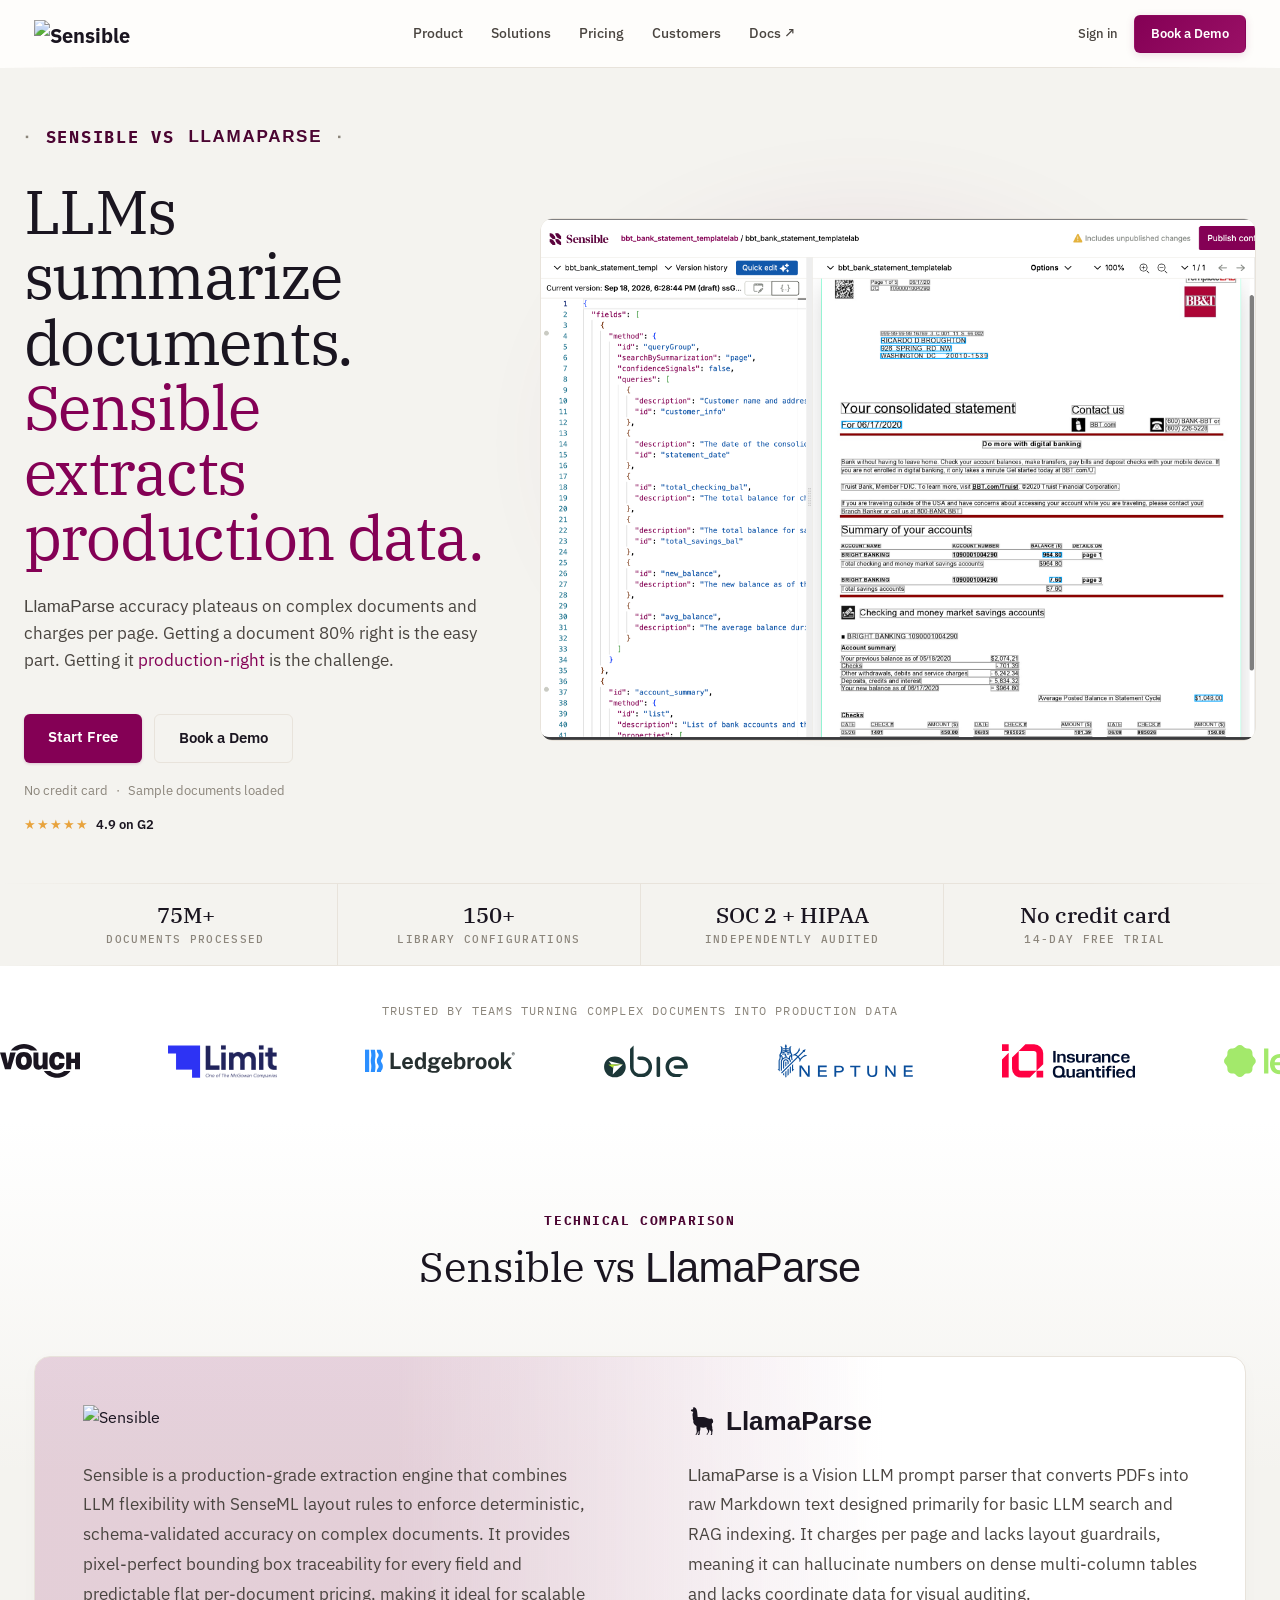
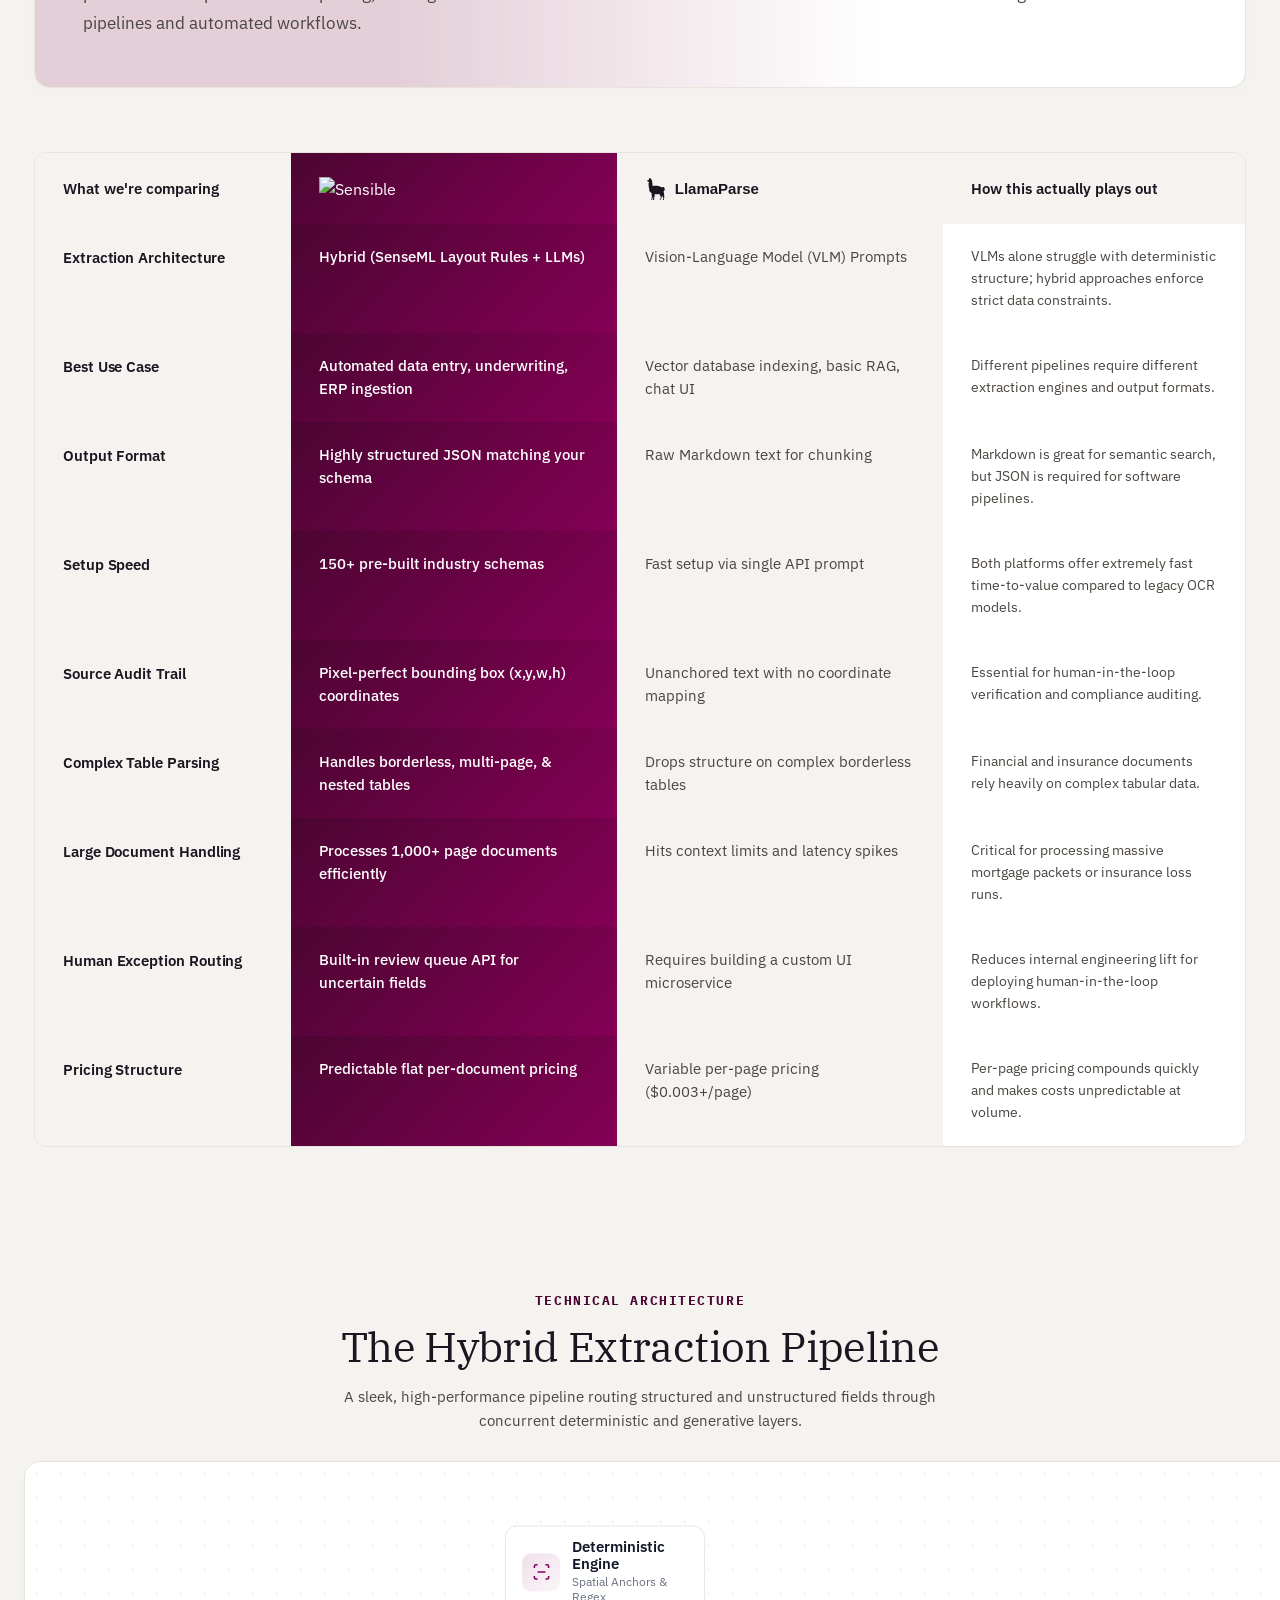
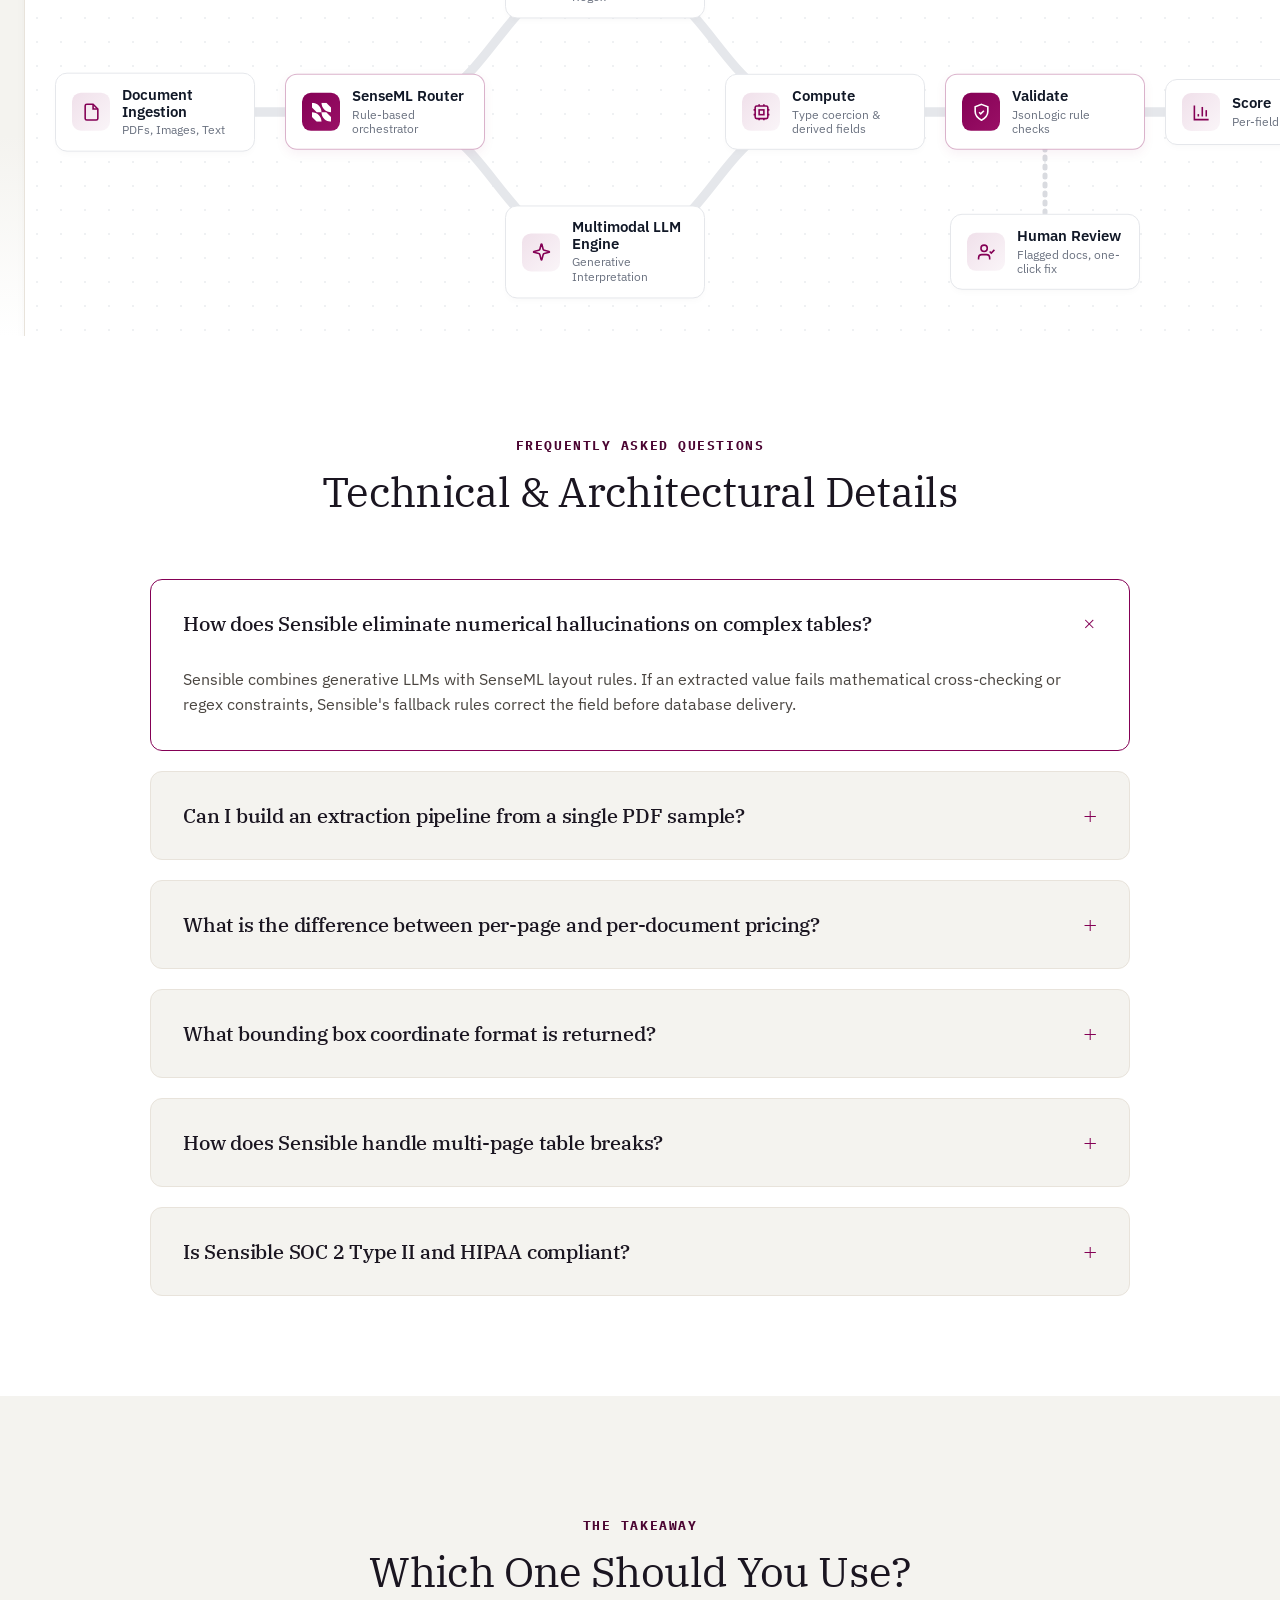
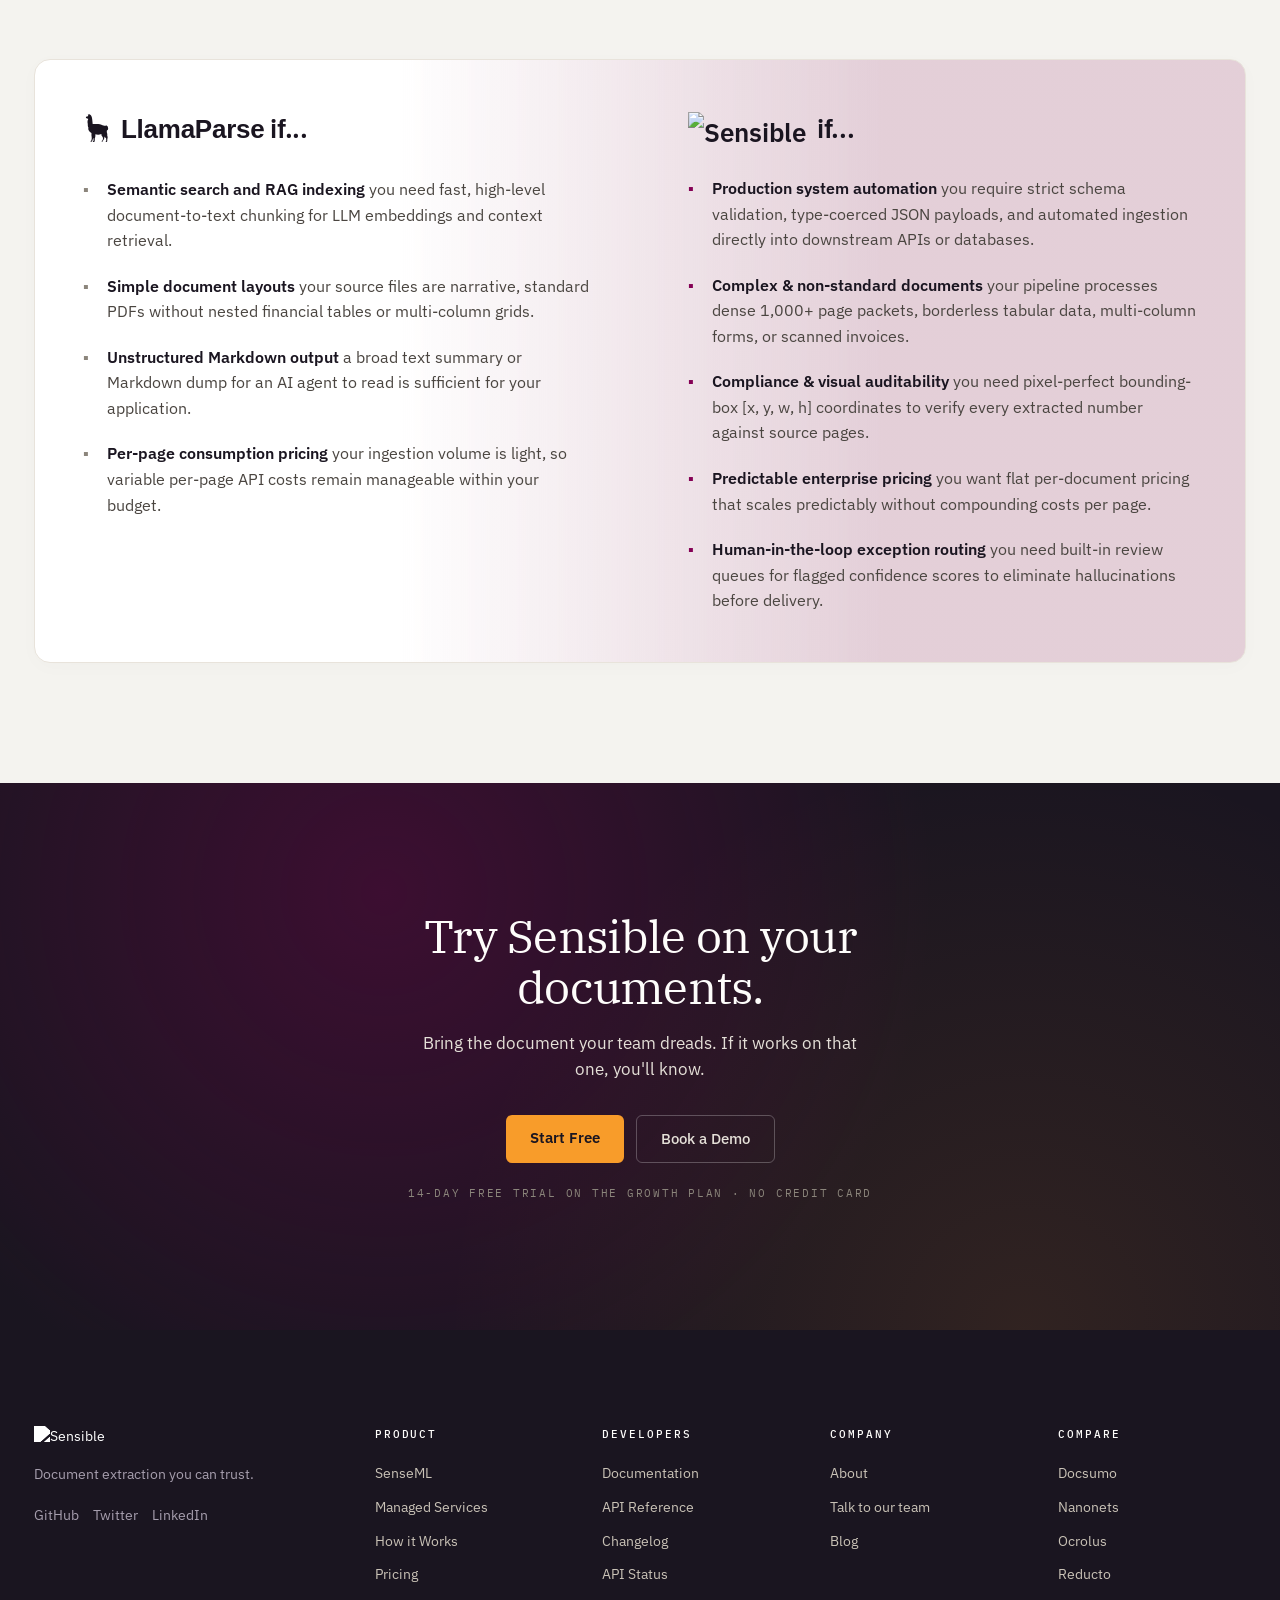
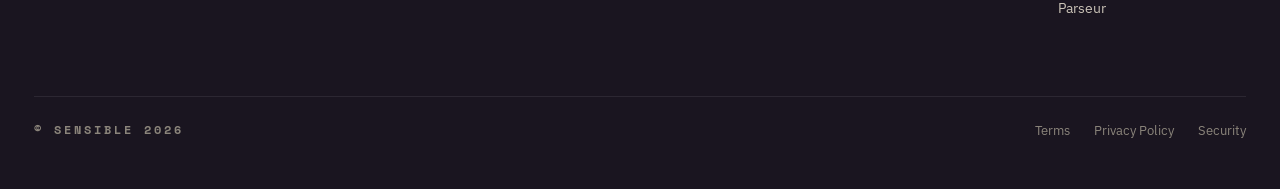
==== commit 76d3fd9c: "Update table header to How this actually plays out" ====
--- a/index.html
+++ b/index.html
@@ -1443,7 +1443,7 @@
             <svg xmlns="http://www.w3.org/2000/svg" width="22" height="22" viewBox="0 0 24 24" style="fill: currentColor;"><path d="M15.855 17.122c-2.092.924-4.358.545-5.23.24 0 .21-.01.857-.048 1.78-.038.924-.332 1.507-.475 1.684.016.577.029 1.837-.047 2.26a1.93 1.93 0 01-.476.914H8.295c.114-.577.555-.946.761-1.058.114-1.193-.11-2.229-.238-2.597-.126.449-.437 1.49-.665 2.068a6.418 6.418 0 01-.713 1.299h-.951c-.048-.578.27-.77.475-.77.095-.177.323-.731.476-1.54.152-.807-.064-2.324-.19-2.981v-2.068c-1.522-.818-2.092-1.636-2.473-2.55-.304-.73-.222-1.843-.142-2.308-.096-.176-.373-.625-.476-1.25-.142-.866-.063-1.491 0-1.828-.095-.096-.285-.587-.285-1.78 0-1.192.349-1.811.523-1.972v-.529c-.666-.048-1.331-.336-1.712-.721-.38-.385-.095-.962.143-1.154.238-.193.475-.049.808-.145.333-.096.618-.192.76-.48C4.512 1.403 4.287.448 4.16 0c.57.077.935.577 1.046.818V0c.713.337 1.997 1.154 2.425 2.934.342 1.424.586 4.409.665 5.723 1.823.016 4.137-.26 6.229.193 1.901.412 2.757 1.25 3.755 1.25.999 0 1.57-.577 2.282-.096.714.481 1.094 1.828.999 2.838-.076.808-.697 1.074-.998 1.106-.38 1.27 0 2.485.237 2.934v1.827c.111.16.333.655.333 1.347 0 .693-.222 1.154-.333 1.299.19 1.077-.08 2.18-.238 2.597h-1.283c.152-.385.412-.481.523-.481.228-1.193.063-2.293-.048-2.693-.722-.424-1.188-1.17-1.331-1.491.016.272-.029 1.029-.333 1.875-.304.847-.76 1.347-.95 1.491v1.01h-1.284c0-.615.348-.737.523-.721.222-.4.76-1.01.76-2.212 0-1.015-.713-1.492-1.236-2.405-.248-.434-.127-.978-.047-1.203z"></path></svg>
             <span><span class="llama-font">LlamaParse</span></span>
           </div>
-          <div class="th-cell" style="text-transform: none; letter-spacing: normal; font-family: var(--font-sans); font-size: 15px; color: var(--text-dark);">The takeaway</div>
+          <div class="th-cell" style="text-transform: none; letter-spacing: normal; font-family: var(--font-sans); font-size: 15px; color: var(--text-dark);">How this actually plays out</div>
         </div>
 
         <div class="matrix-row">
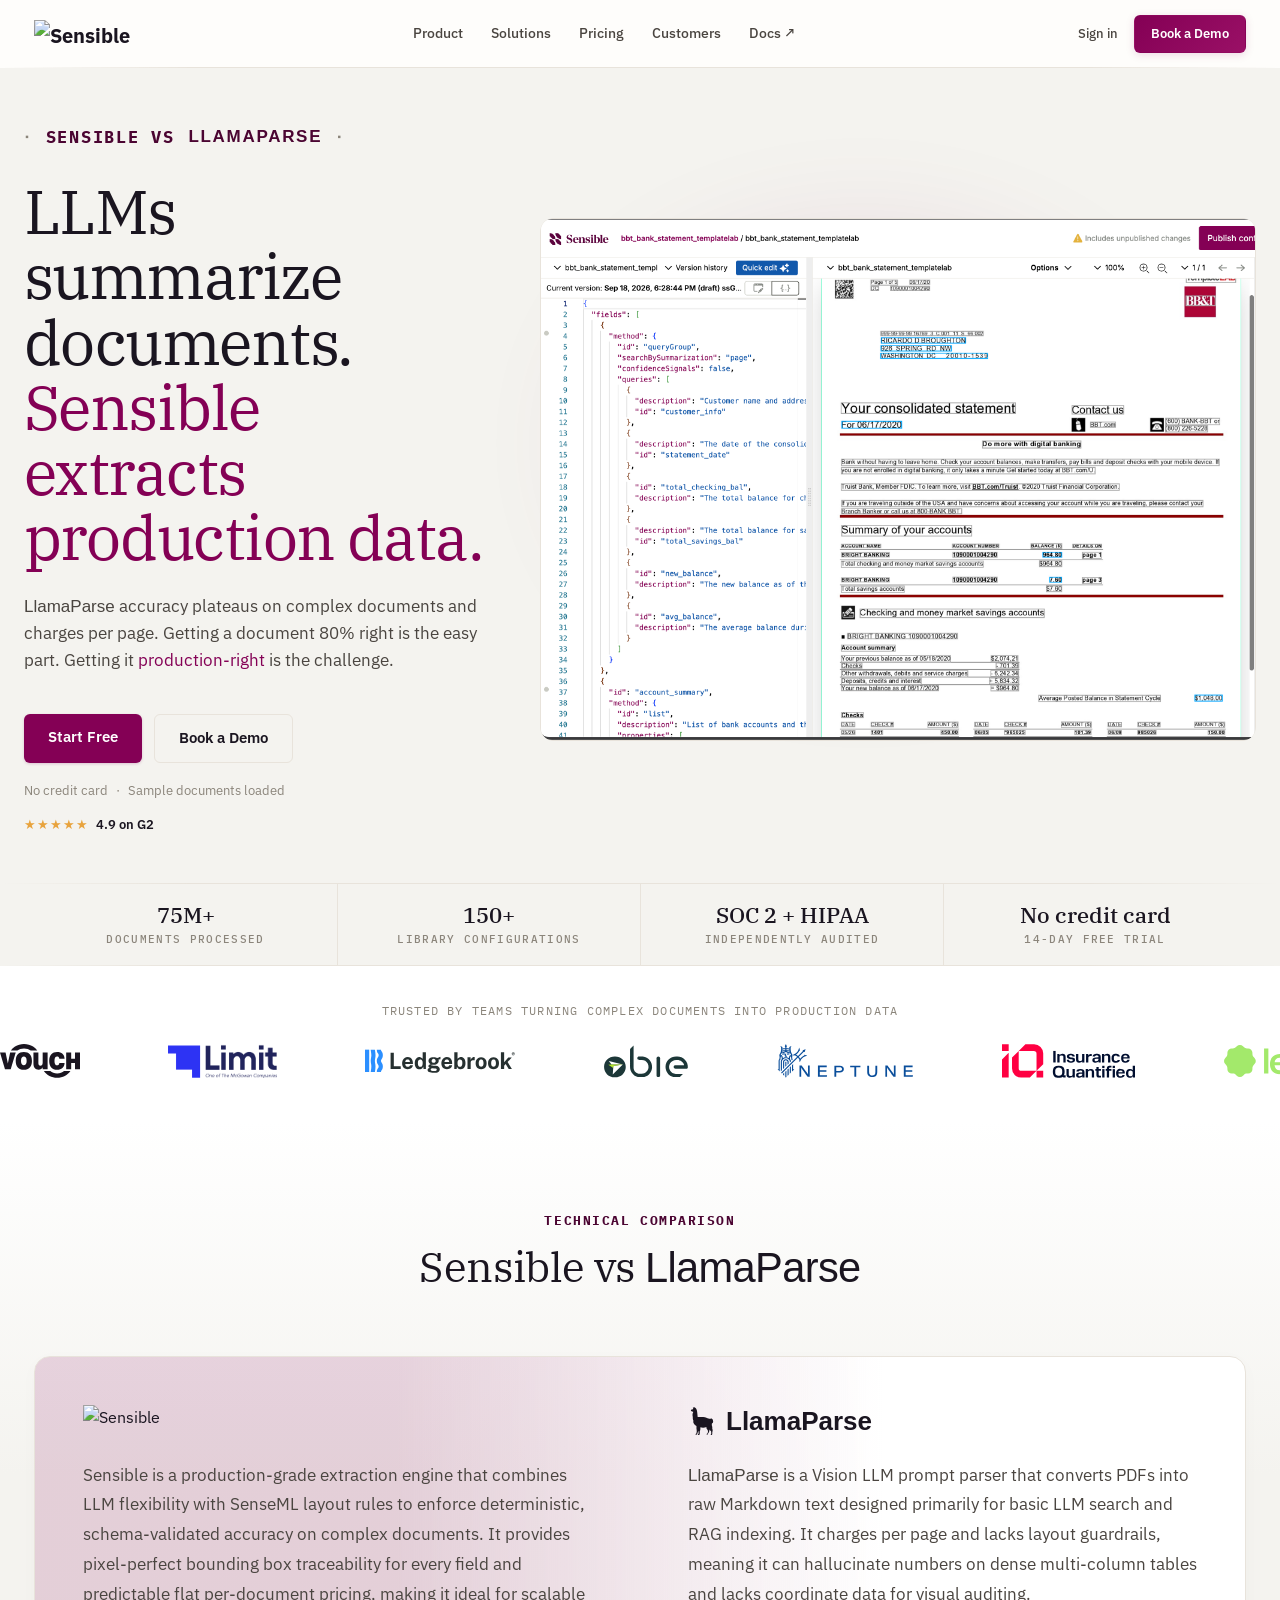
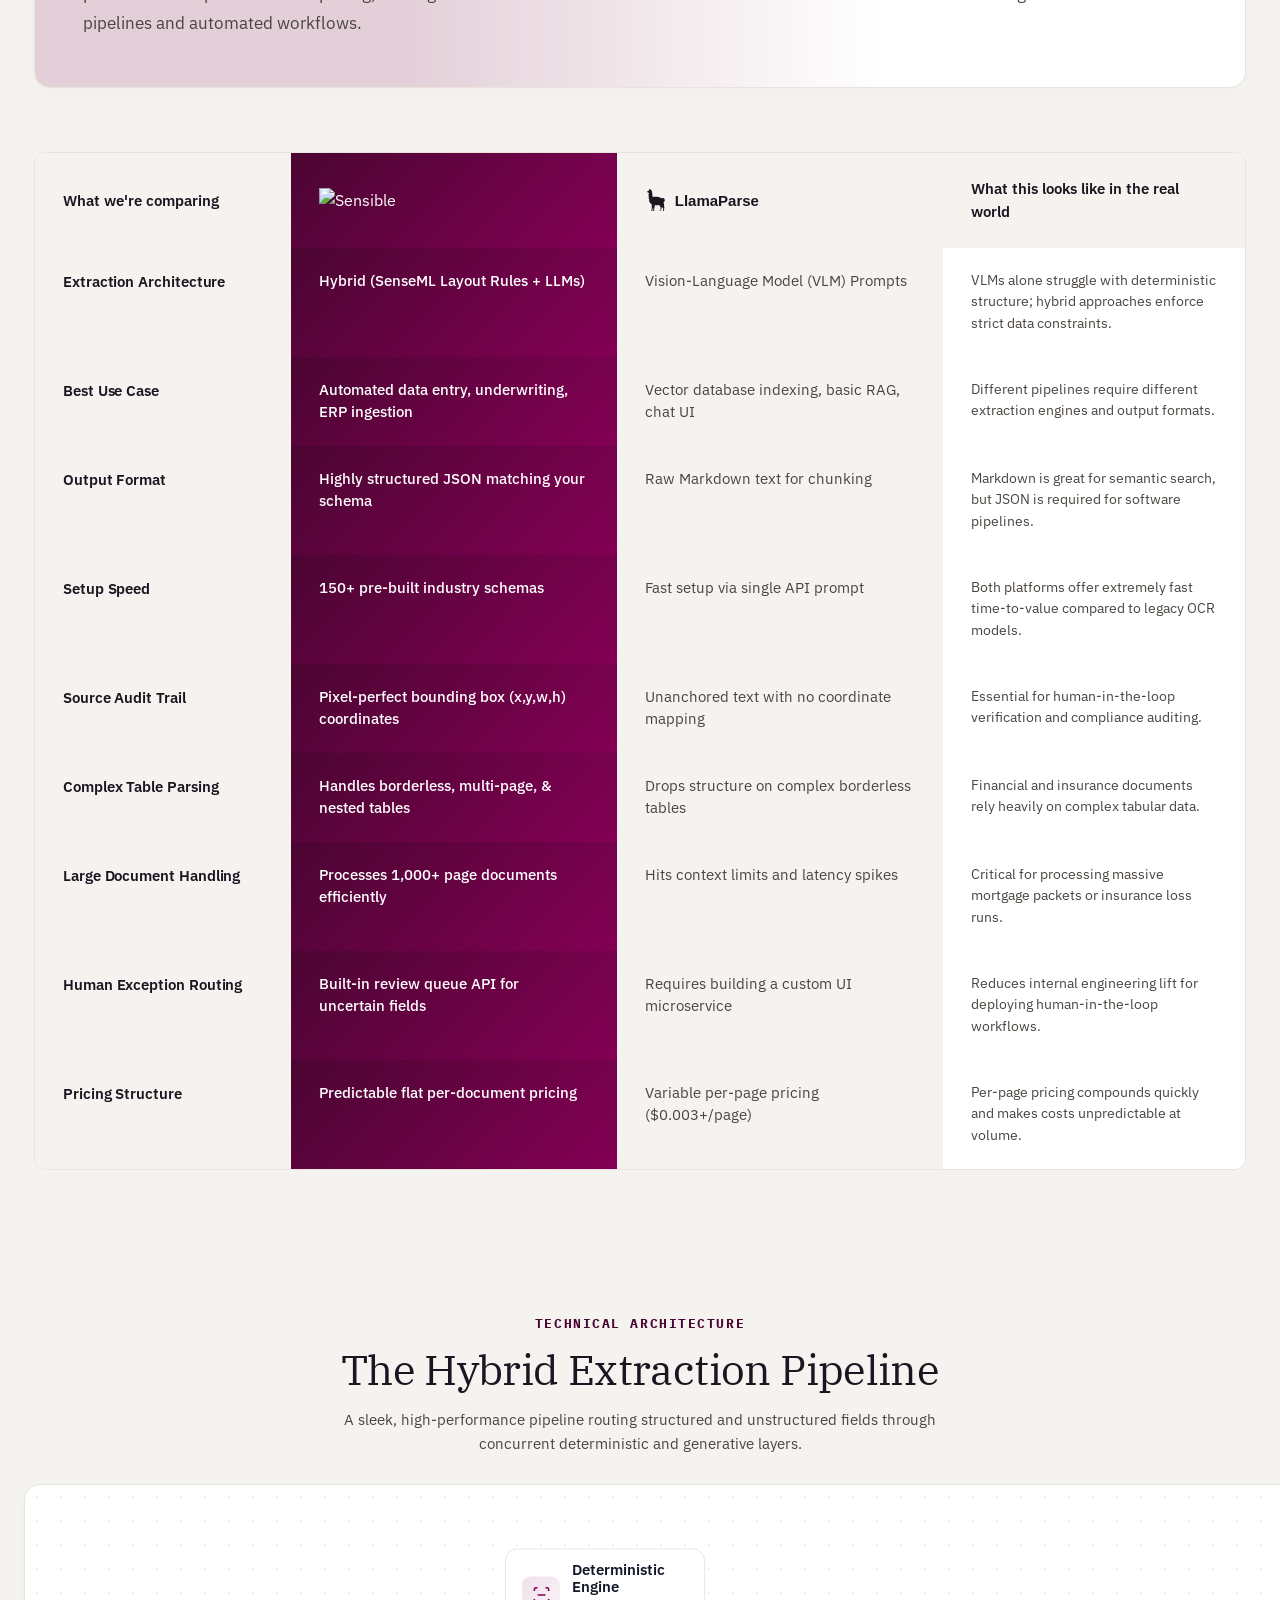
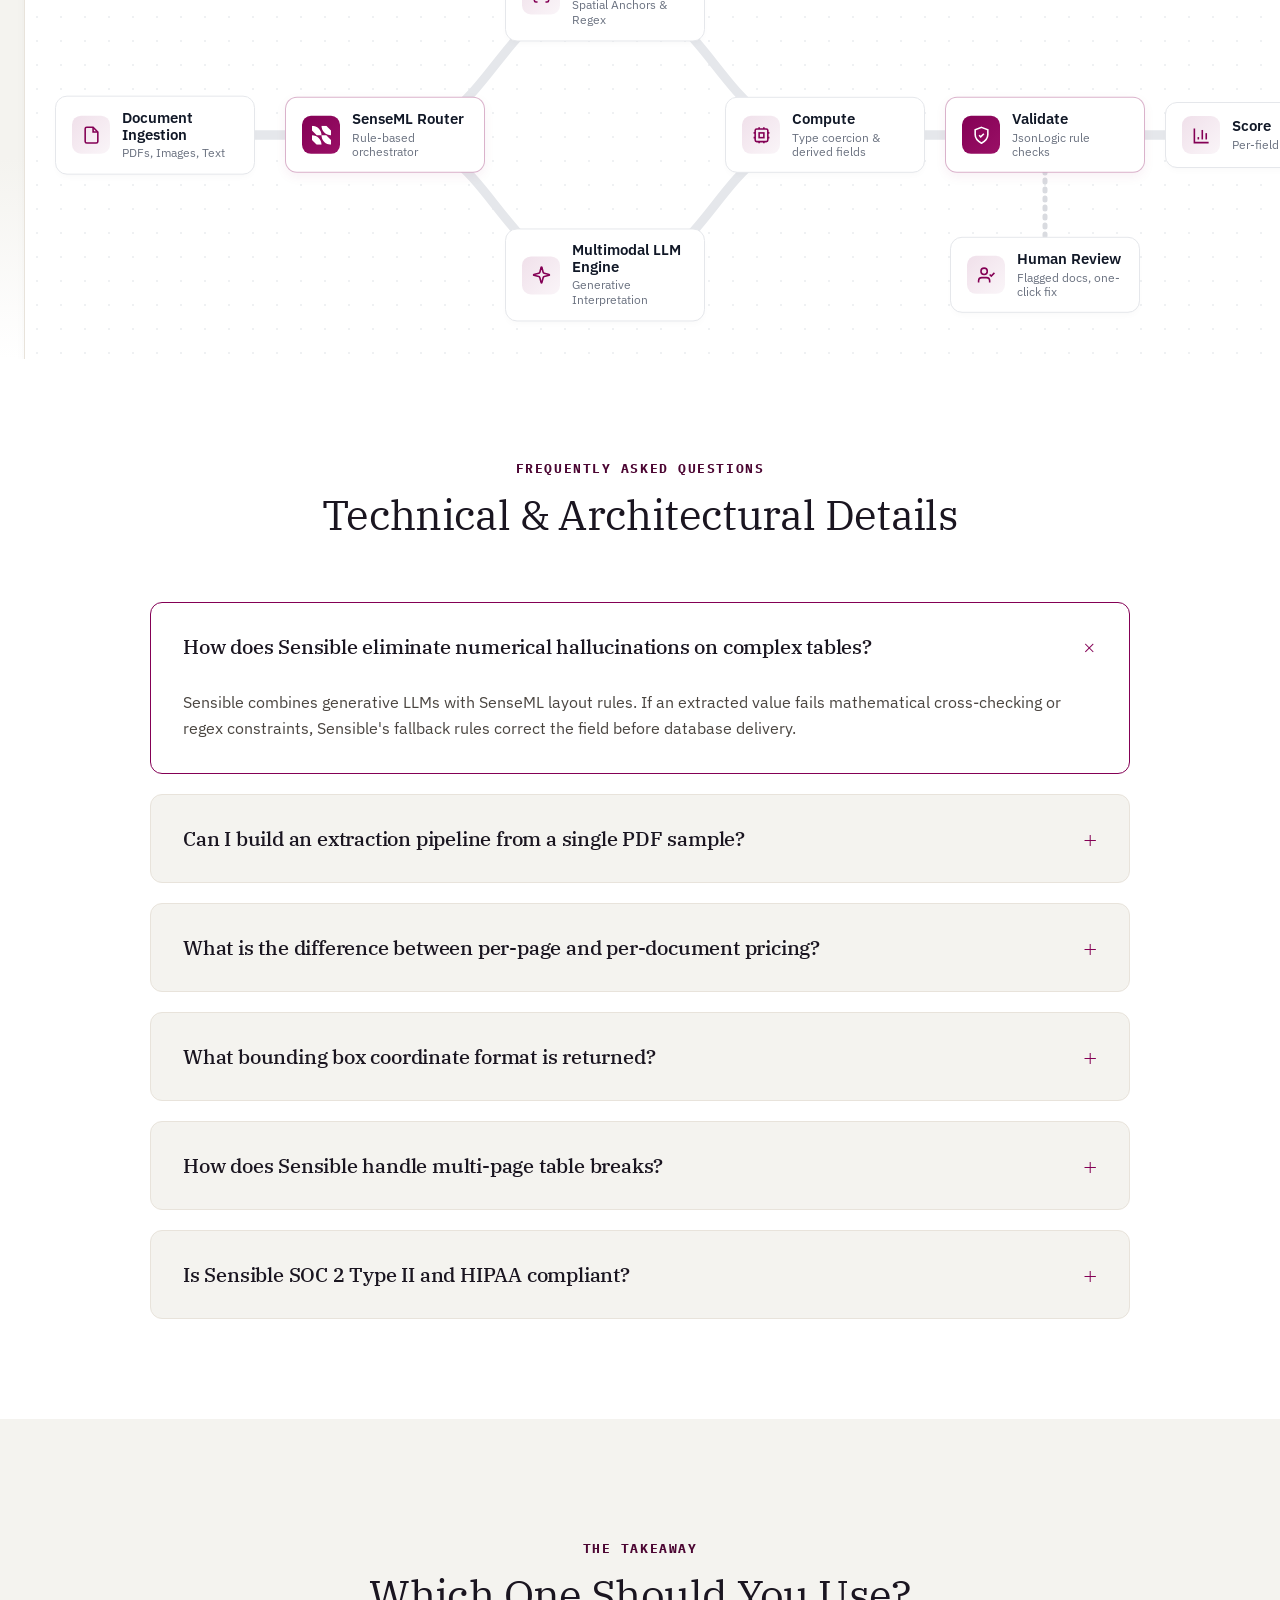
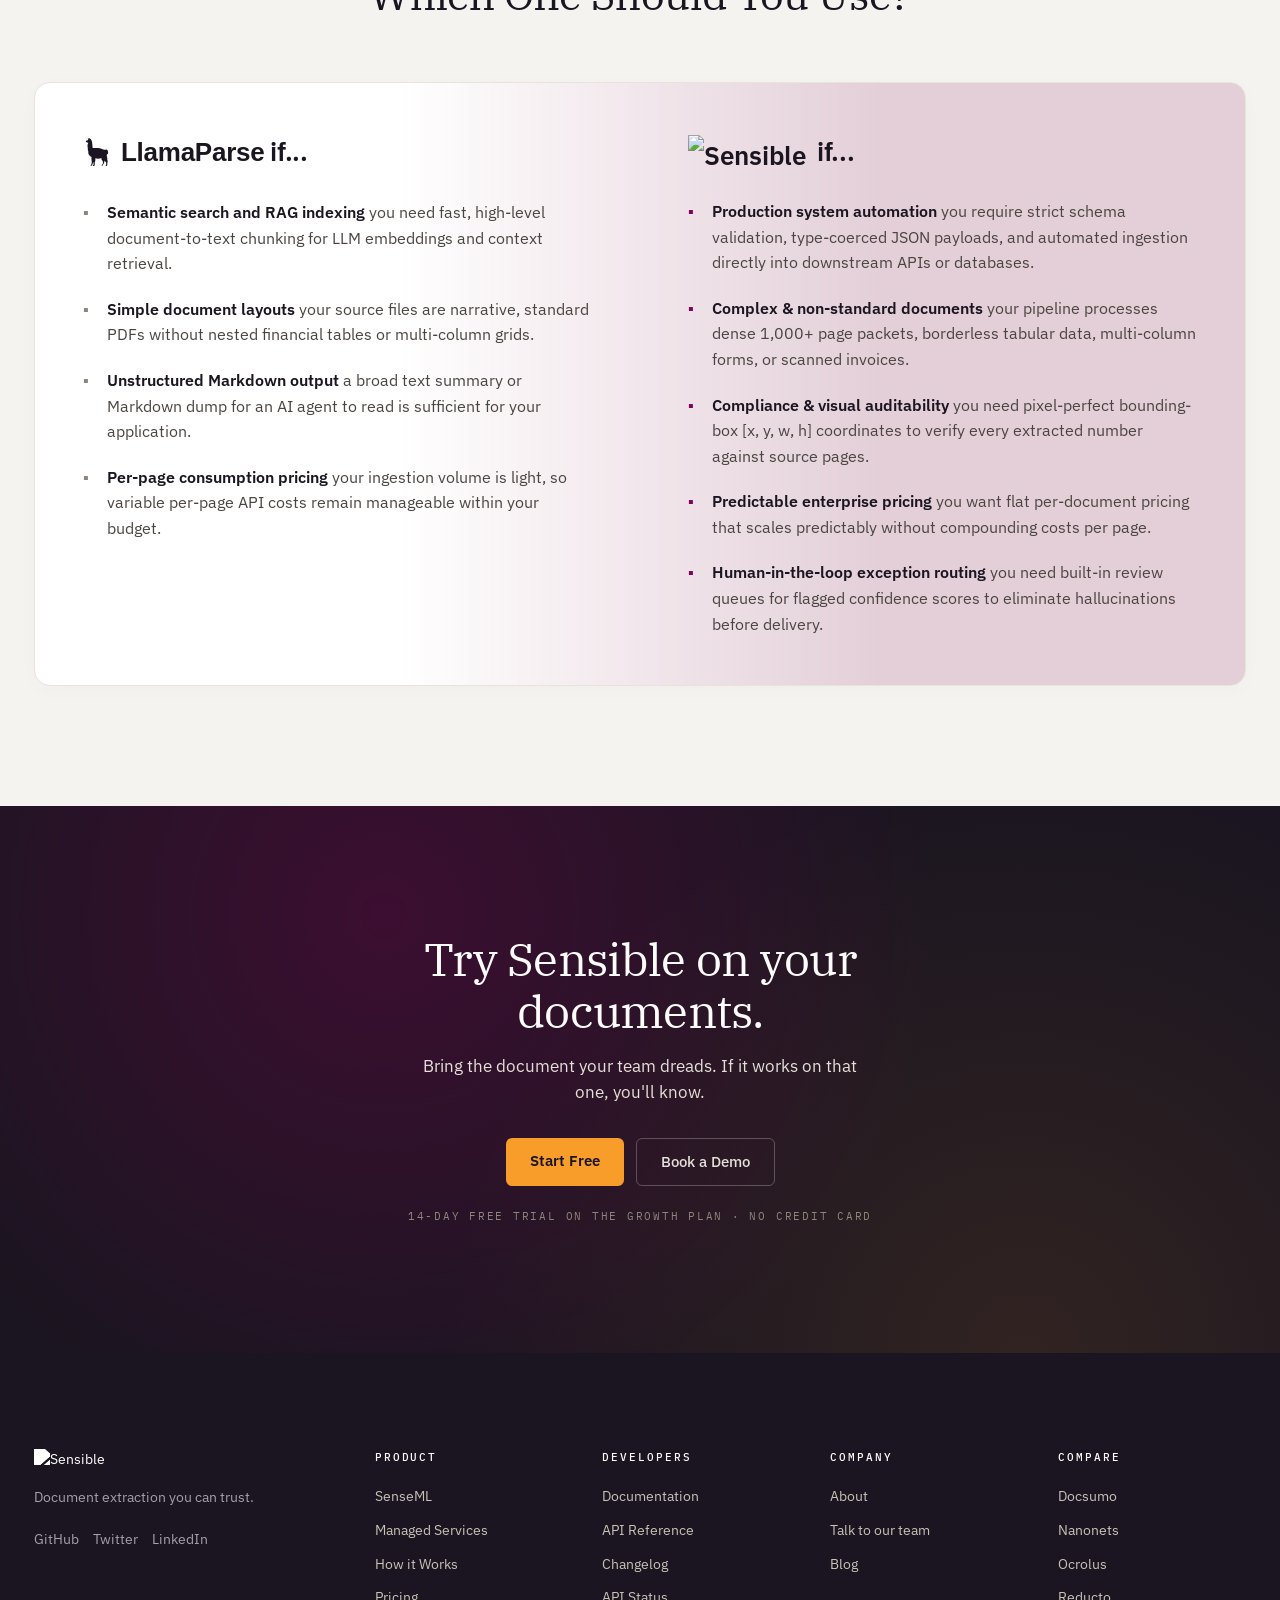
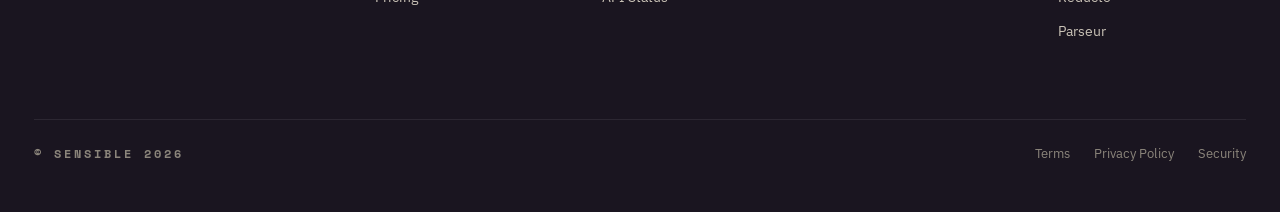
==== commit c8488bdf: "Update table header to What this looks like in the real world" ====
--- a/index.html
+++ b/index.html
@@ -1443,7 +1443,7 @@
             <svg xmlns="http://www.w3.org/2000/svg" width="22" height="22" viewBox="0 0 24 24" style="fill: currentColor;"><path d="M15.855 17.122c-2.092.924-4.358.545-5.23.24 0 .21-.01.857-.048 1.78-.038.924-.332 1.507-.475 1.684.016.577.029 1.837-.047 2.26a1.93 1.93 0 01-.476.914H8.295c.114-.577.555-.946.761-1.058.114-1.193-.11-2.229-.238-2.597-.126.449-.437 1.49-.665 2.068a6.418 6.418 0 01-.713 1.299h-.951c-.048-.578.27-.77.475-.77.095-.177.323-.731.476-1.54.152-.807-.064-2.324-.19-2.981v-2.068c-1.522-.818-2.092-1.636-2.473-2.55-.304-.73-.222-1.843-.142-2.308-.096-.176-.373-.625-.476-1.25-.142-.866-.063-1.491 0-1.828-.095-.096-.285-.587-.285-1.78 0-1.192.349-1.811.523-1.972v-.529c-.666-.048-1.331-.336-1.712-.721-.38-.385-.095-.962.143-1.154.238-.193.475-.049.808-.145.333-.096.618-.192.76-.48C4.512 1.403 4.287.448 4.16 0c.57.077.935.577 1.046.818V0c.713.337 1.997 1.154 2.425 2.934.342 1.424.586 4.409.665 5.723 1.823.016 4.137-.26 6.229.193 1.901.412 2.757 1.25 3.755 1.25.999 0 1.57-.577 2.282-.096.714.481 1.094 1.828.999 2.838-.076.808-.697 1.074-.998 1.106-.38 1.27 0 2.485.237 2.934v1.827c.111.16.333.655.333 1.347 0 .693-.222 1.154-.333 1.299.19 1.077-.08 2.18-.238 2.597h-1.283c.152-.385.412-.481.523-.481.228-1.193.063-2.293-.048-2.693-.722-.424-1.188-1.17-1.331-1.491.016.272-.029 1.029-.333 1.875-.304.847-.76 1.347-.95 1.491v1.01h-1.284c0-.615.348-.737.523-.721.222-.4.76-1.01.76-2.212 0-1.015-.713-1.492-1.236-2.405-.248-.434-.127-.978-.047-1.203z"></path></svg>
             <span><span class="llama-font">LlamaParse</span></span>
           </div>
-          <div class="th-cell" style="text-transform: none; letter-spacing: normal; font-family: var(--font-sans); font-size: 15px; color: var(--text-dark);">How this actually plays out</div>
+          <div class="th-cell" style="text-transform: none; letter-spacing: normal; font-family: var(--font-sans); font-size: 15px; color: var(--text-dark);">What this looks like in the real world</div>
         </div>
 
         <div class="matrix-row">
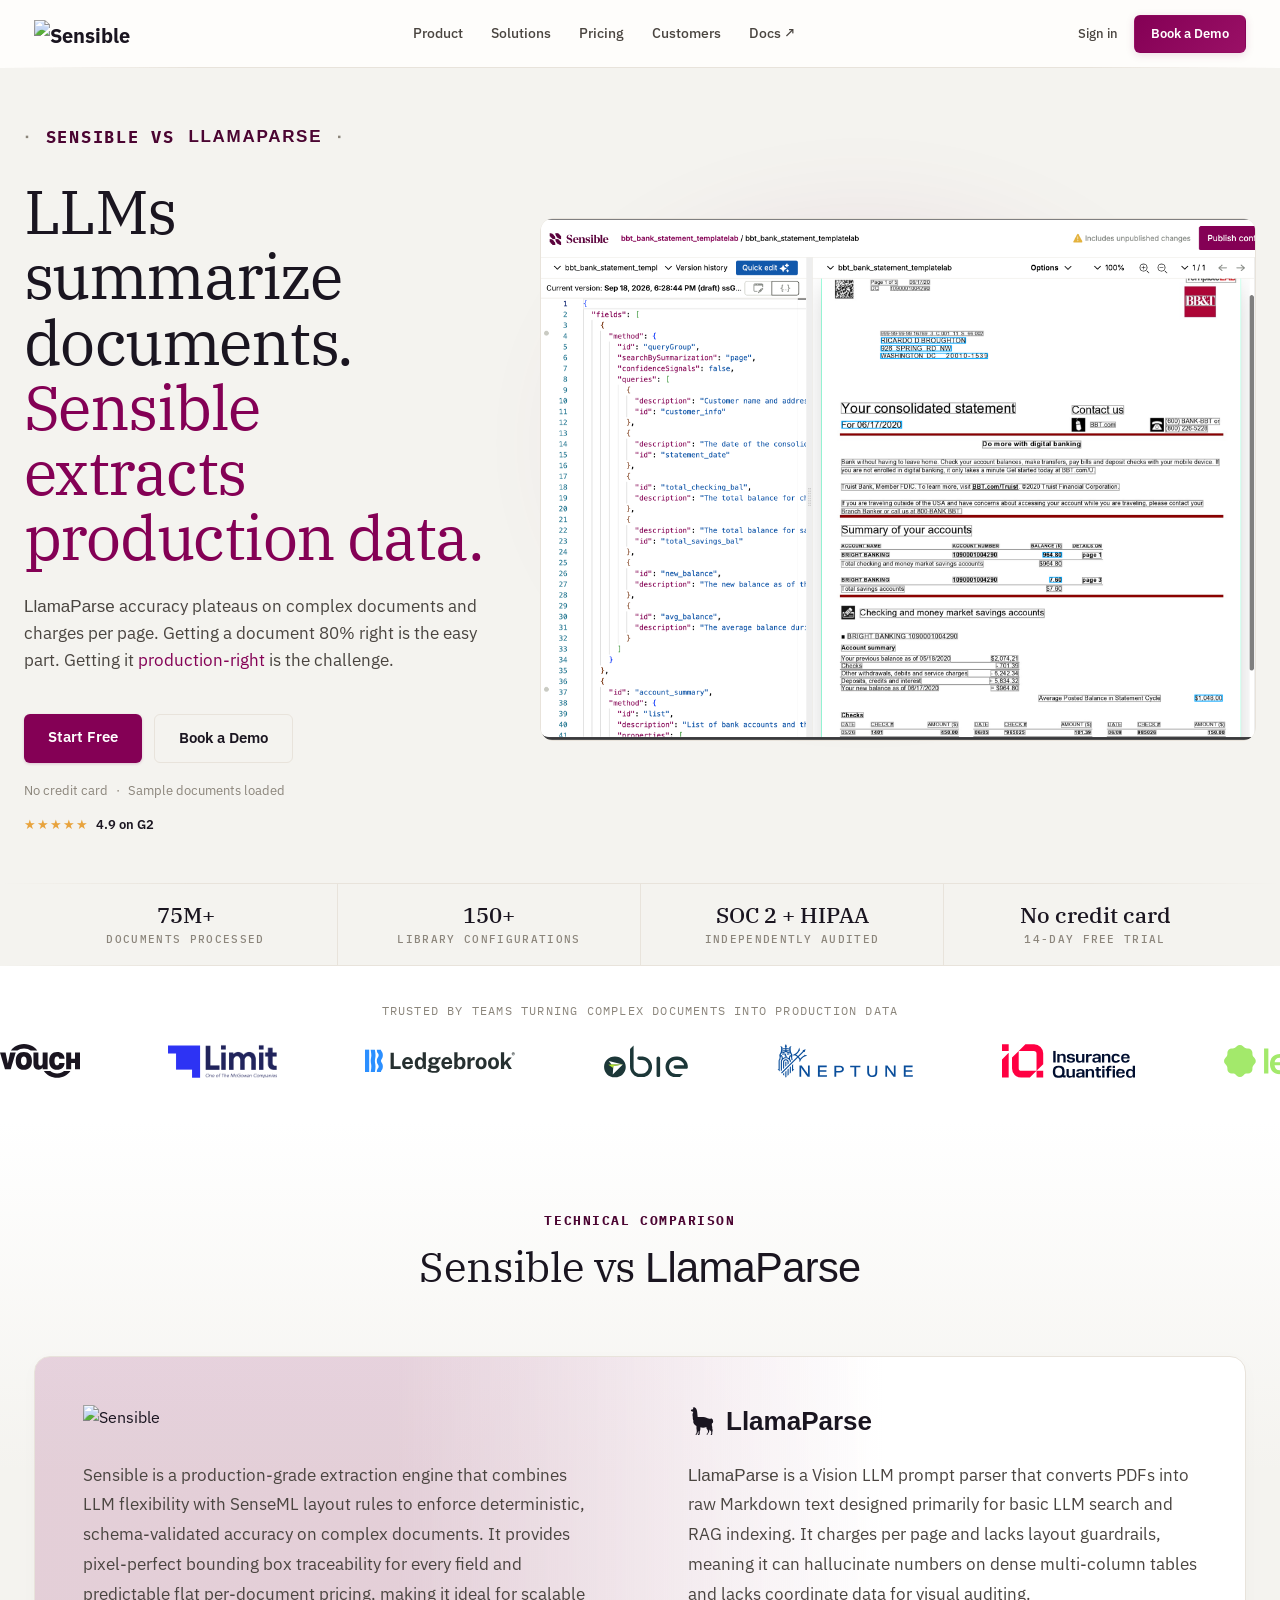
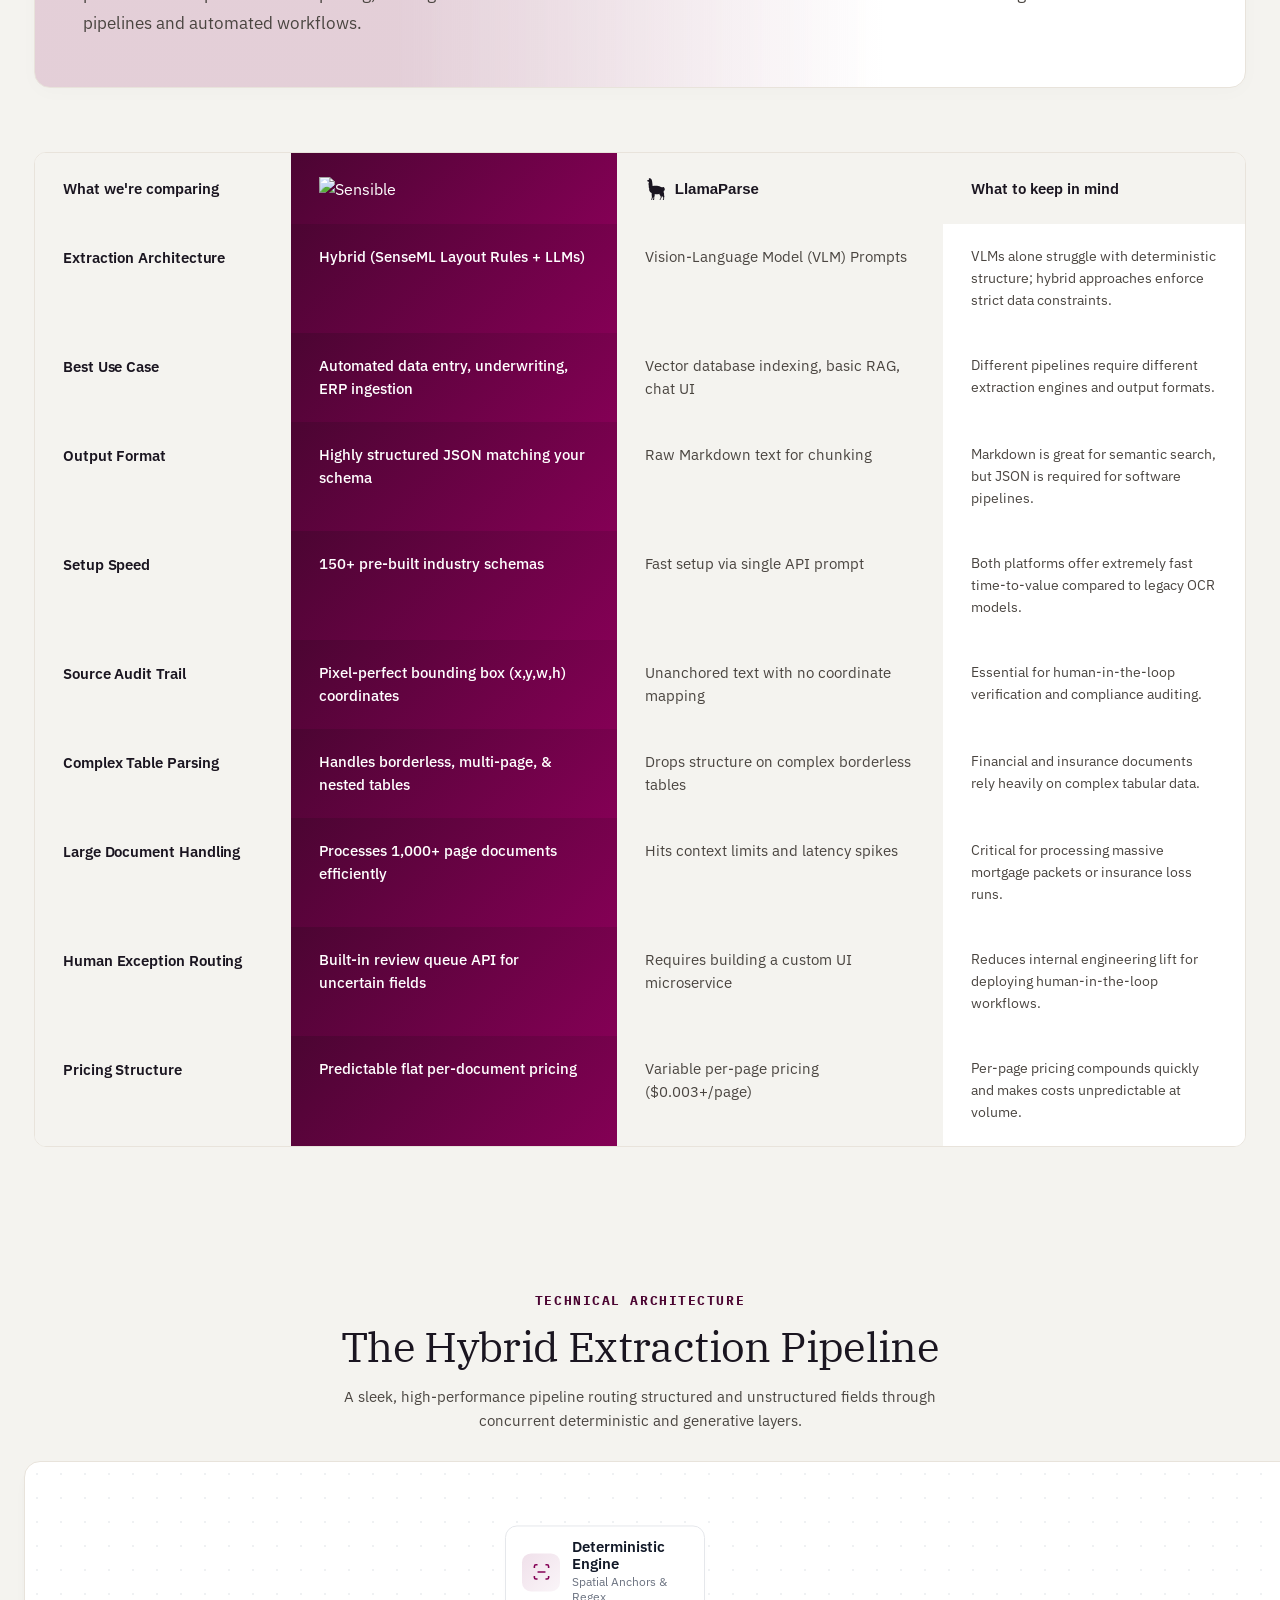
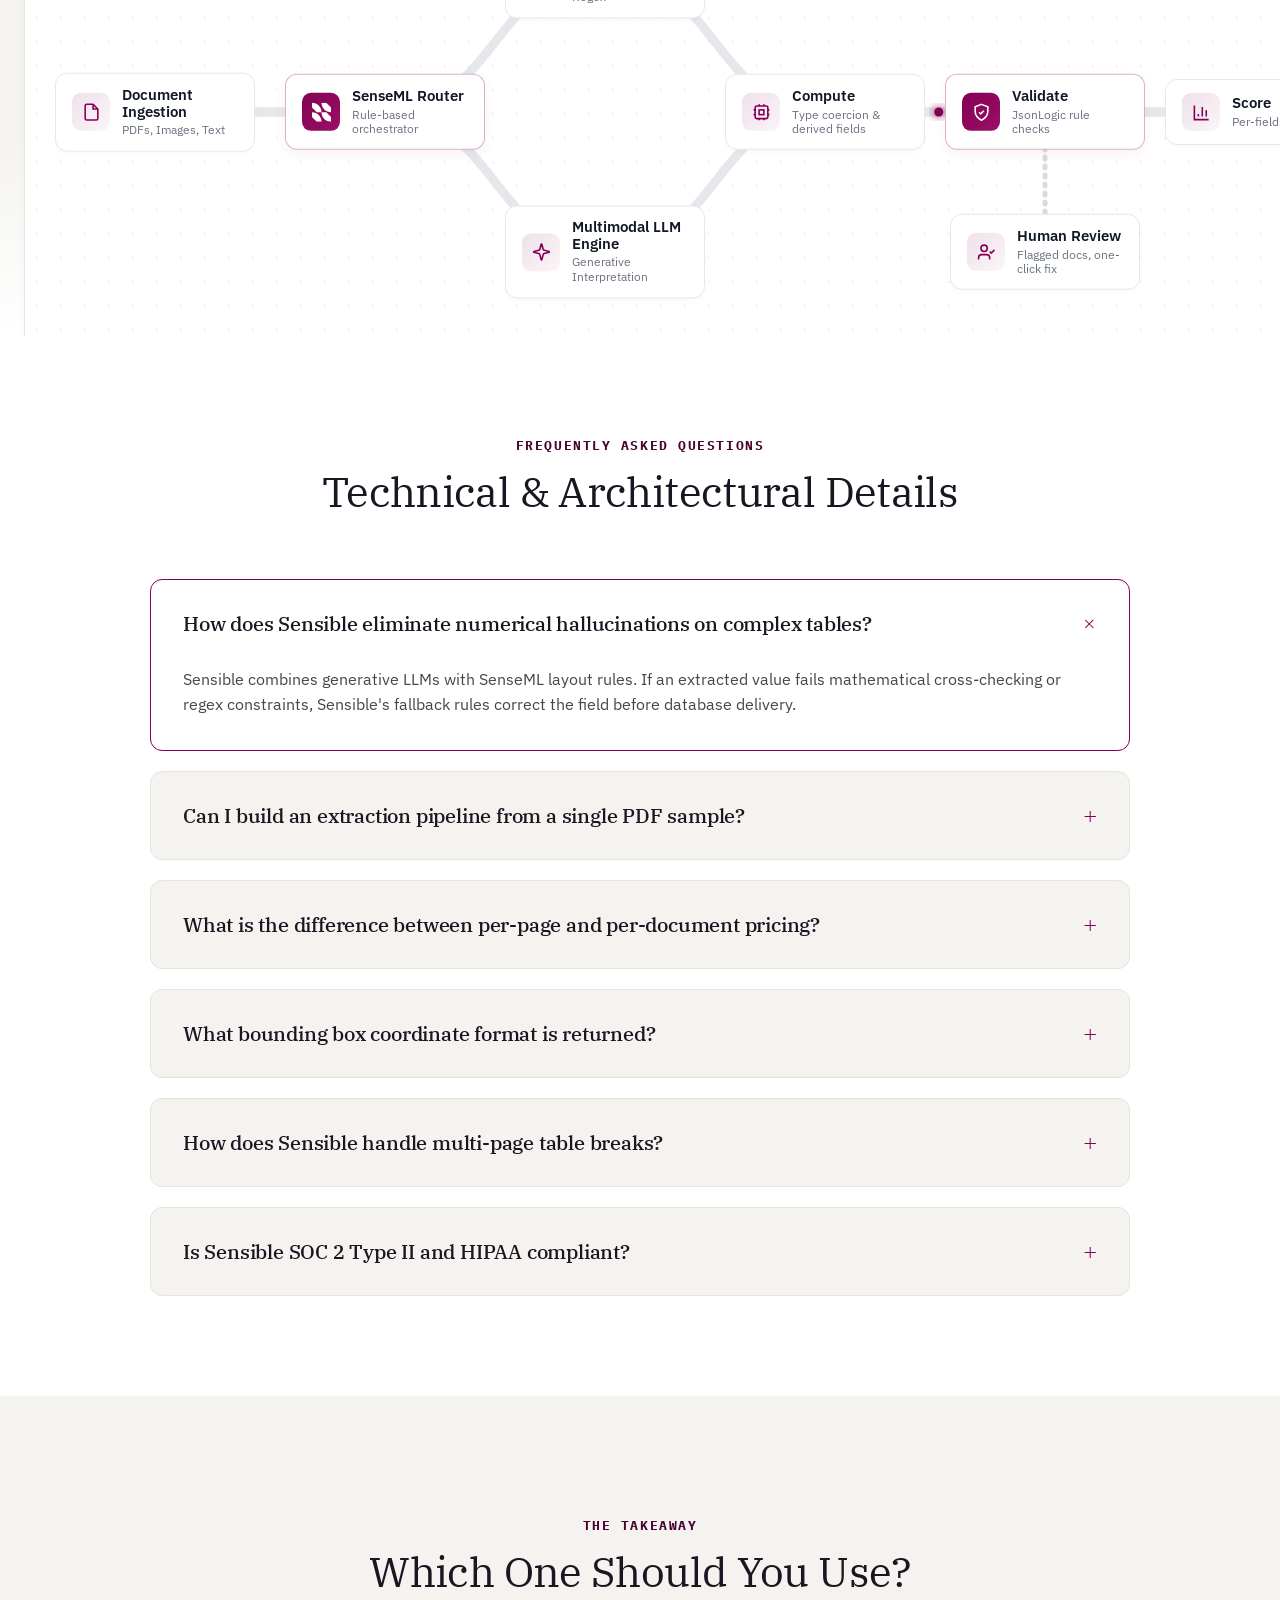
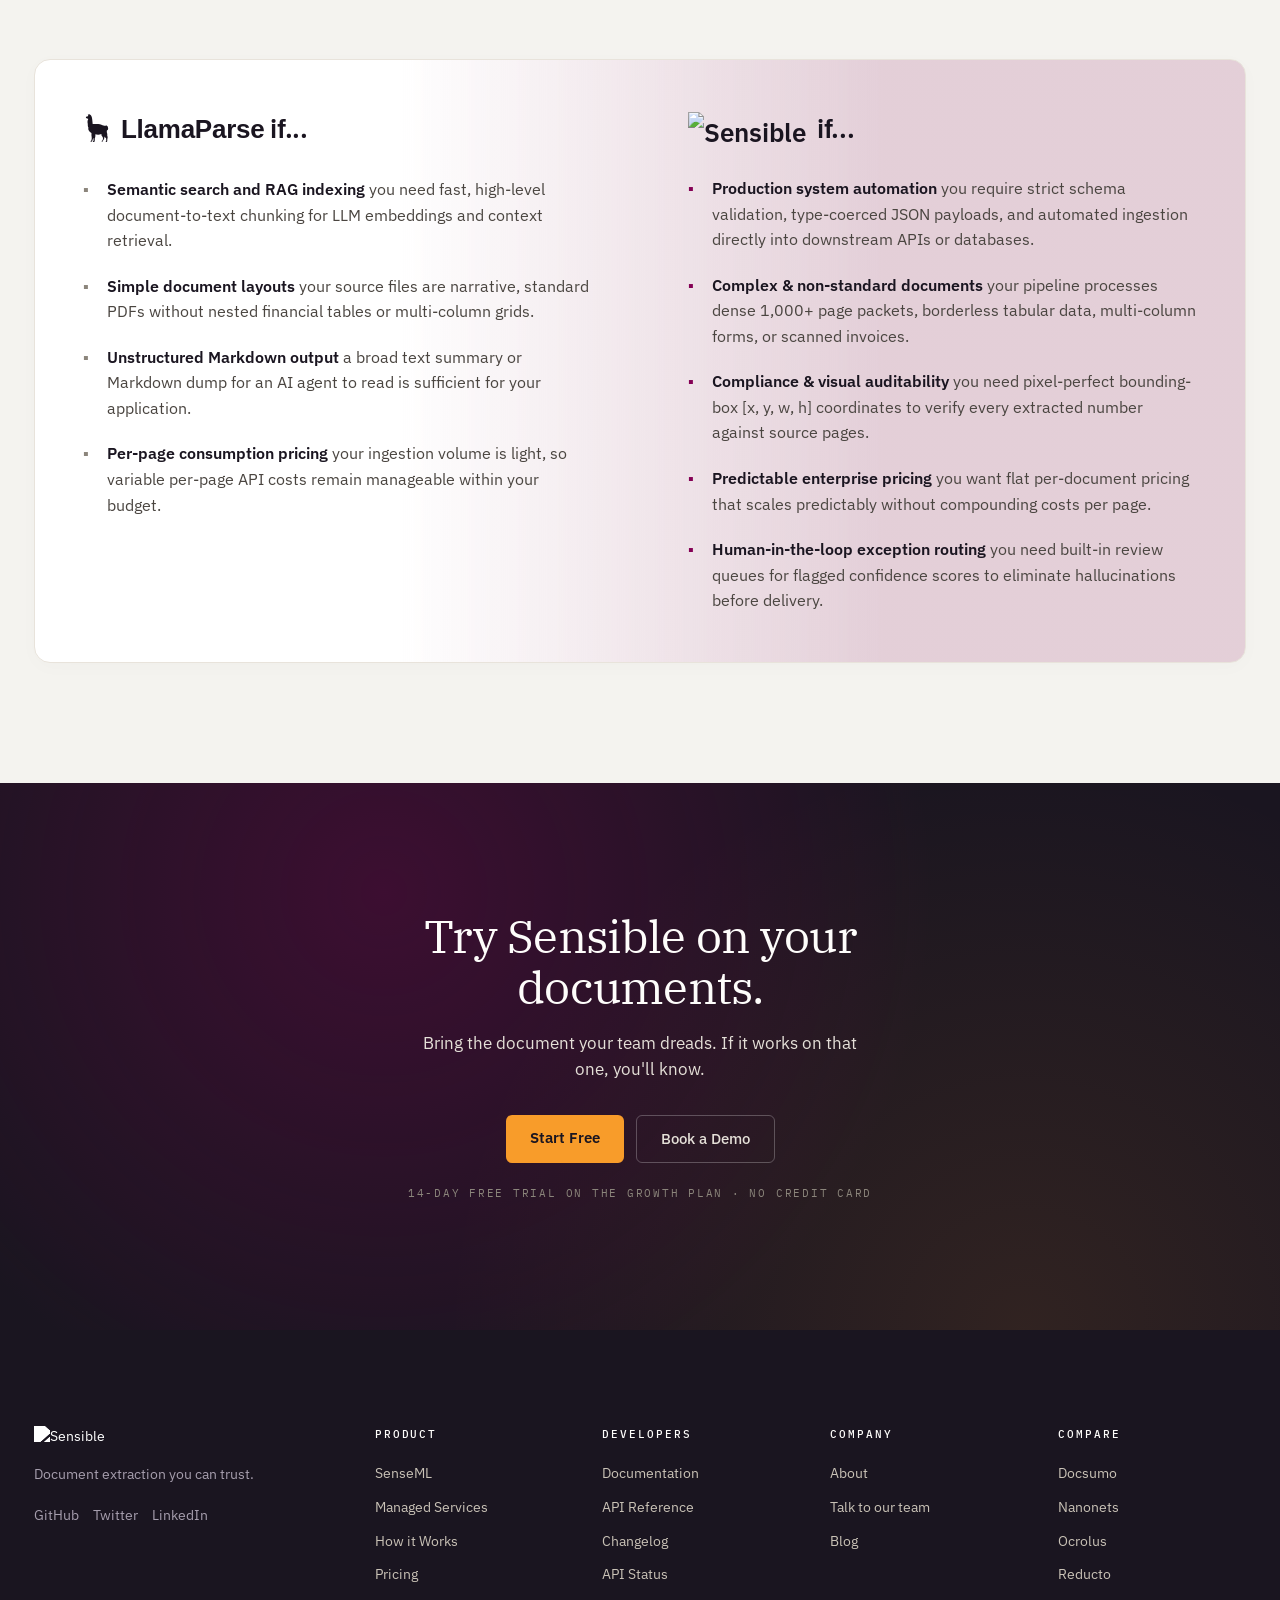
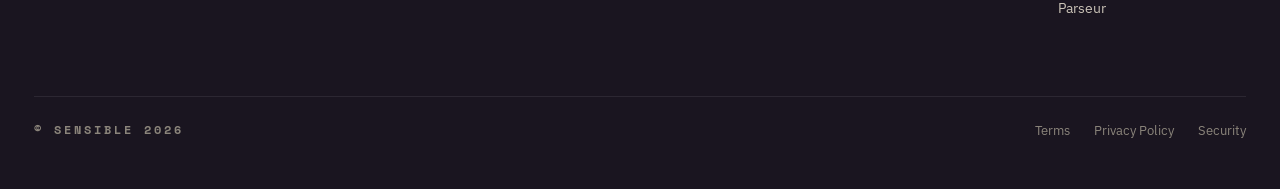
==== commit 48f31748: "Update table header to What to keep in mind" ====
--- a/index.html
+++ b/index.html
@@ -1443,7 +1443,7 @@
             <svg xmlns="http://www.w3.org/2000/svg" width="22" height="22" viewBox="0 0 24 24" style="fill: currentColor;"><path d="M15.855 17.122c-2.092.924-4.358.545-5.23.24 0 .21-.01.857-.048 1.78-.038.924-.332 1.507-.475 1.684.016.577.029 1.837-.047 2.26a1.93 1.93 0 01-.476.914H8.295c.114-.577.555-.946.761-1.058.114-1.193-.11-2.229-.238-2.597-.126.449-.437 1.49-.665 2.068a6.418 6.418 0 01-.713 1.299h-.951c-.048-.578.27-.77.475-.77.095-.177.323-.731.476-1.54.152-.807-.064-2.324-.19-2.981v-2.068c-1.522-.818-2.092-1.636-2.473-2.55-.304-.73-.222-1.843-.142-2.308-.096-.176-.373-.625-.476-1.25-.142-.866-.063-1.491 0-1.828-.095-.096-.285-.587-.285-1.78 0-1.192.349-1.811.523-1.972v-.529c-.666-.048-1.331-.336-1.712-.721-.38-.385-.095-.962.143-1.154.238-.193.475-.049.808-.145.333-.096.618-.192.76-.48C4.512 1.403 4.287.448 4.16 0c.57.077.935.577 1.046.818V0c.713.337 1.997 1.154 2.425 2.934.342 1.424.586 4.409.665 5.723 1.823.016 4.137-.26 6.229.193 1.901.412 2.757 1.25 3.755 1.25.999 0 1.57-.577 2.282-.096.714.481 1.094 1.828.999 2.838-.076.808-.697 1.074-.998 1.106-.38 1.27 0 2.485.237 2.934v1.827c.111.16.333.655.333 1.347 0 .693-.222 1.154-.333 1.299.19 1.077-.08 2.18-.238 2.597h-1.283c.152-.385.412-.481.523-.481.228-1.193.063-2.293-.048-2.693-.722-.424-1.188-1.17-1.331-1.491.016.272-.029 1.029-.333 1.875-.304.847-.76 1.347-.95 1.491v1.01h-1.284c0-.615.348-.737.523-.721.222-.4.76-1.01.76-2.212 0-1.015-.713-1.492-1.236-2.405-.248-.434-.127-.978-.047-1.203z"></path></svg>
             <span><span class="llama-font">LlamaParse</span></span>
           </div>
-          <div class="th-cell" style="text-transform: none; letter-spacing: normal; font-family: var(--font-sans); font-size: 15px; color: var(--text-dark);">What this looks like in the real world</div>
+          <div class="th-cell" style="text-transform: none; letter-spacing: normal; font-family: var(--font-sans); font-size: 15px; color: var(--text-dark);">What to keep in mind</div>
         </div>
 
         <div class="matrix-row">
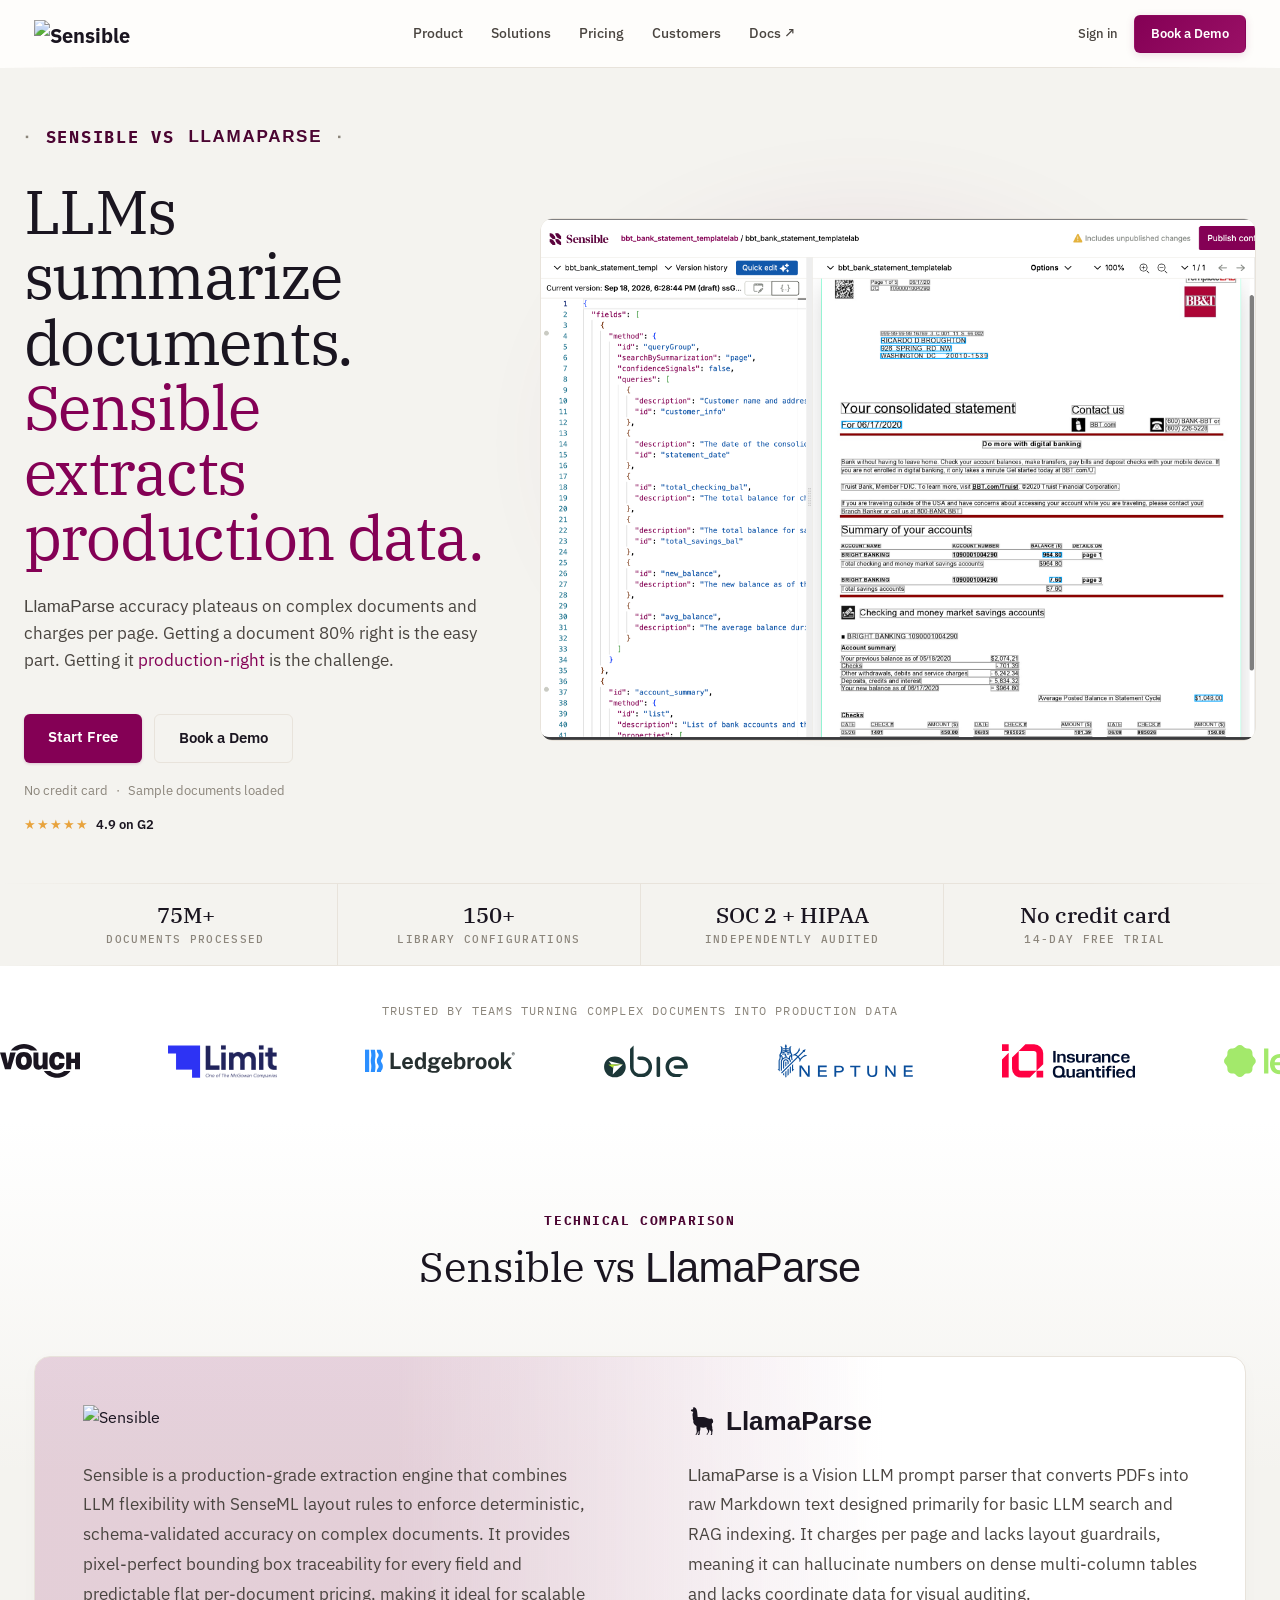
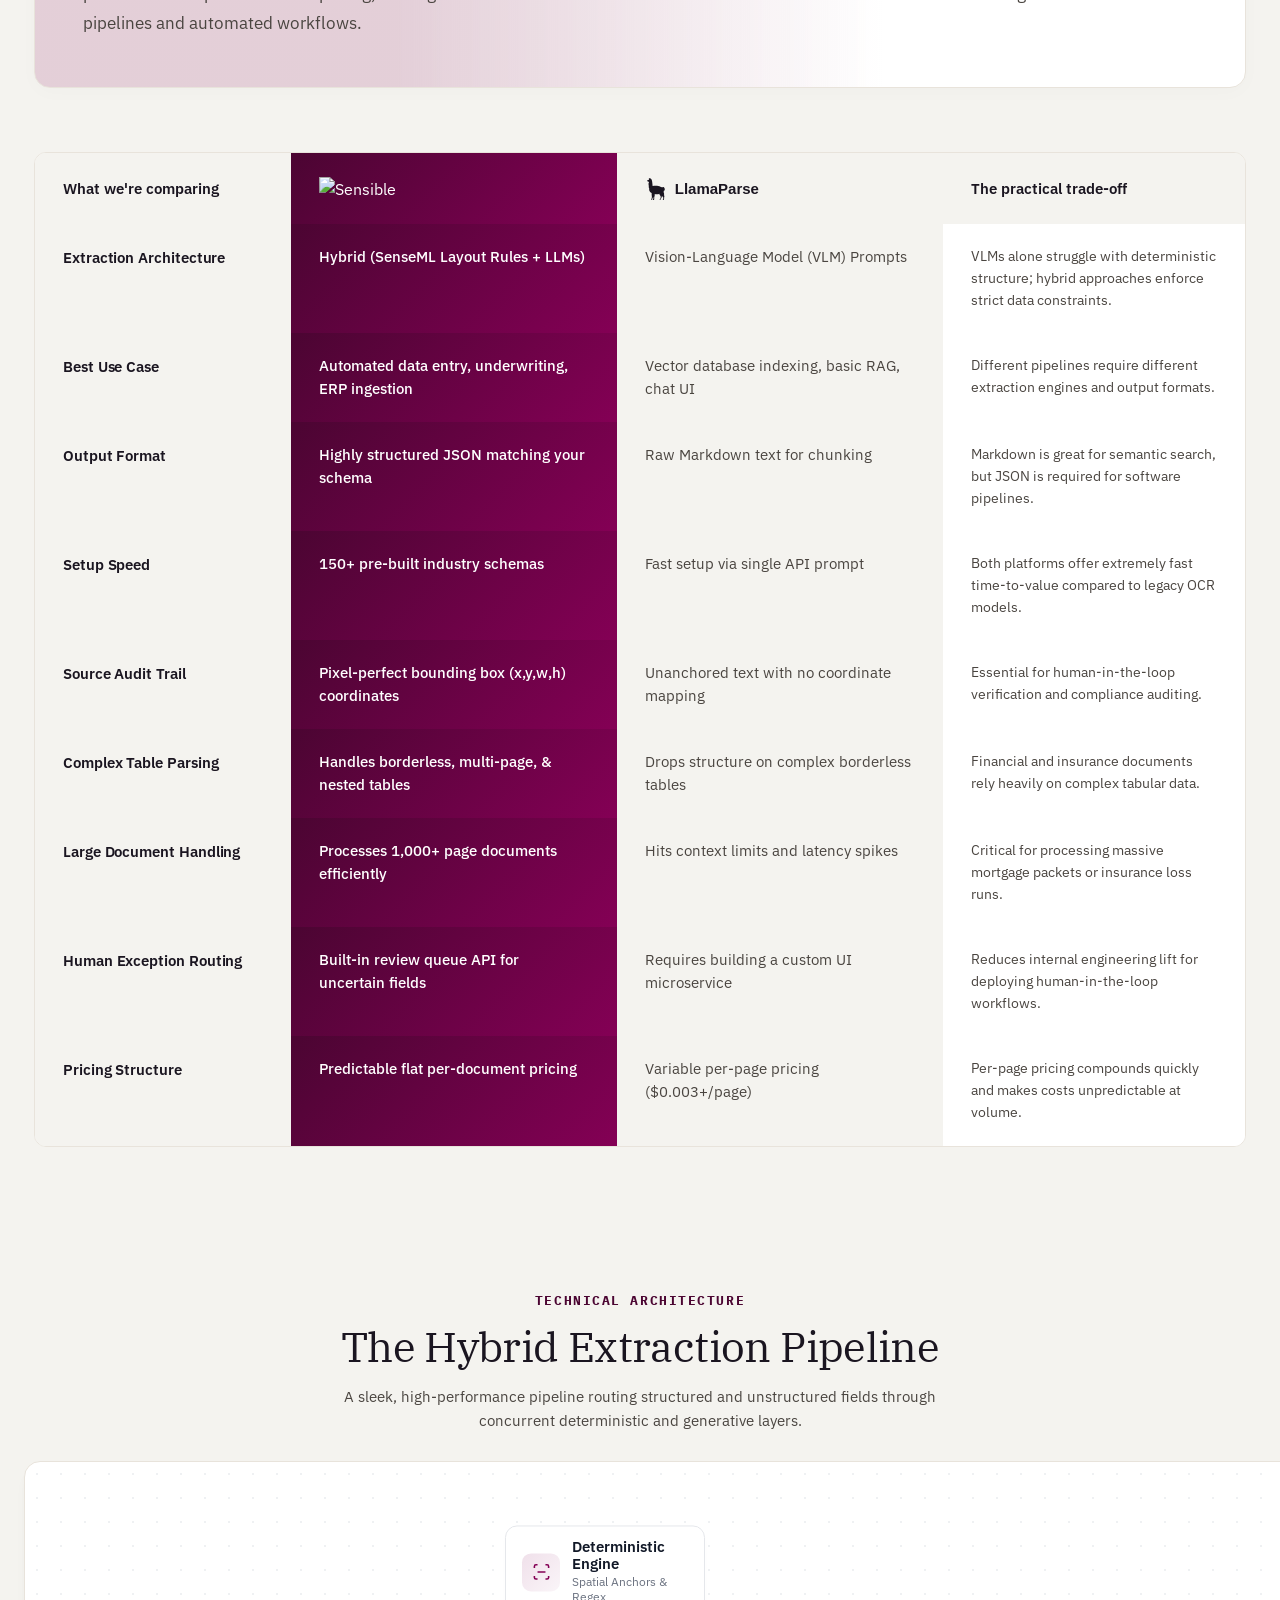
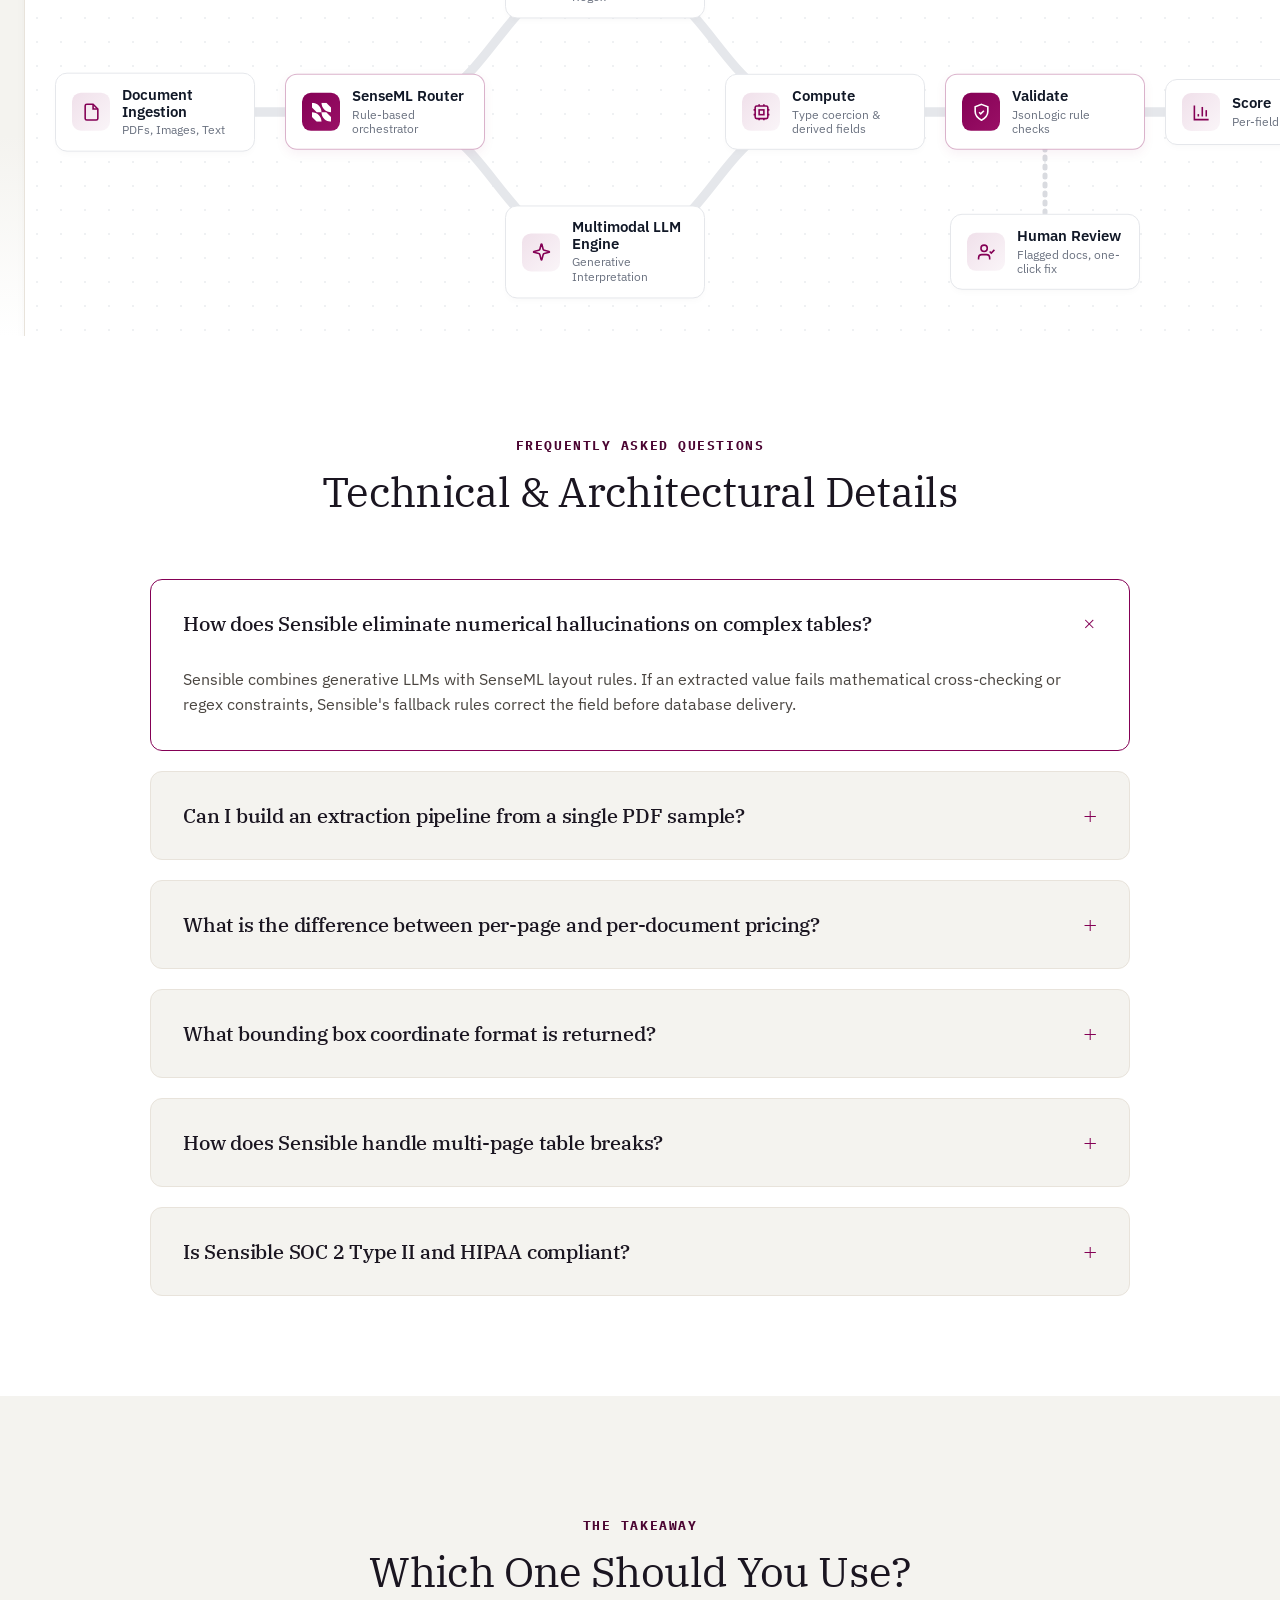
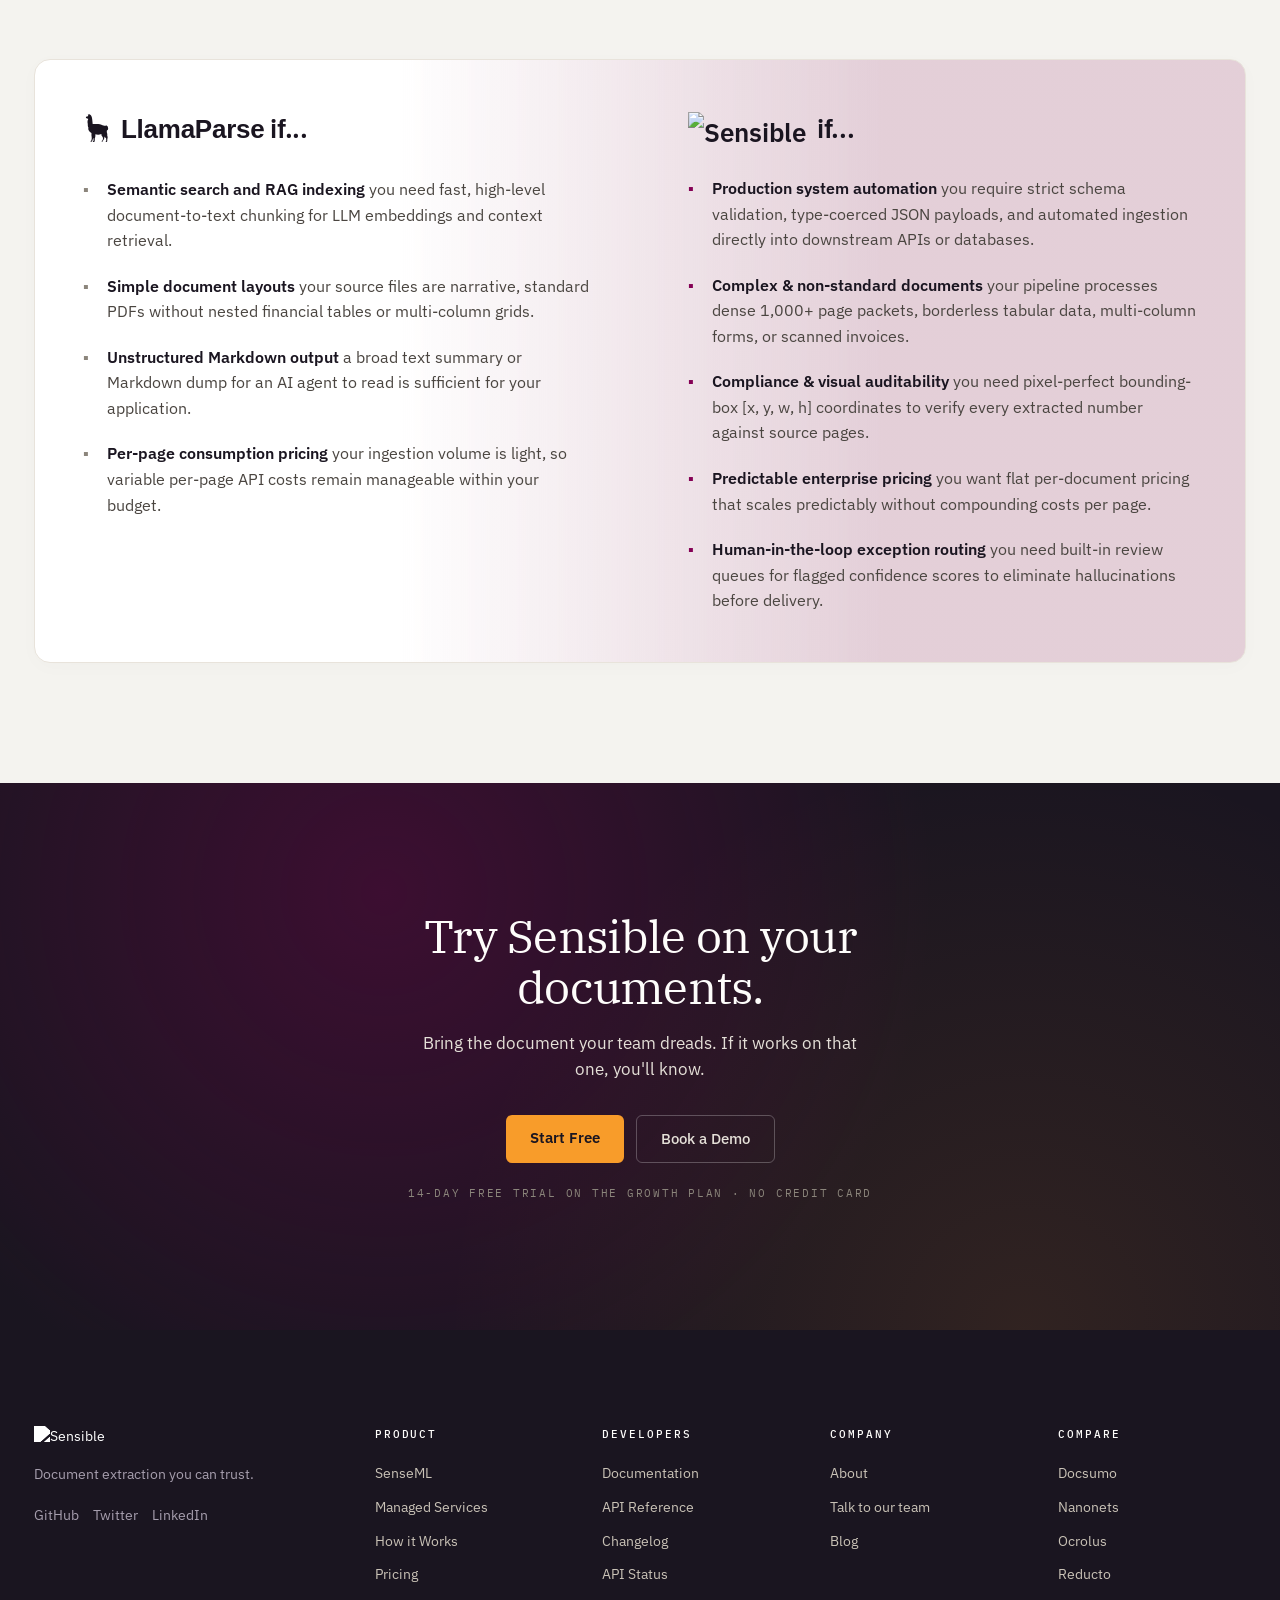
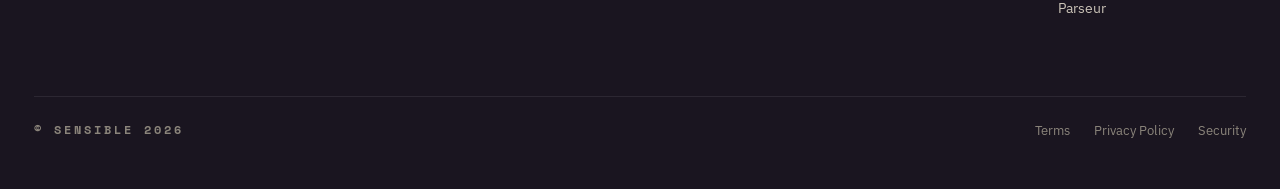
==== commit 9671ab45: "Update matrix header to 'The practical trade-off'" ====
--- a/index.html
+++ b/index.html
@@ -1443,7 +1443,7 @@
             <svg xmlns="http://www.w3.org/2000/svg" width="22" height="22" viewBox="0 0 24 24" style="fill: currentColor;"><path d="M15.855 17.122c-2.092.924-4.358.545-5.23.24 0 .21-.01.857-.048 1.78-.038.924-.332 1.507-.475 1.684.016.577.029 1.837-.047 2.26a1.93 1.93 0 01-.476.914H8.295c.114-.577.555-.946.761-1.058.114-1.193-.11-2.229-.238-2.597-.126.449-.437 1.49-.665 2.068a6.418 6.418 0 01-.713 1.299h-.951c-.048-.578.27-.77.475-.77.095-.177.323-.731.476-1.54.152-.807-.064-2.324-.19-2.981v-2.068c-1.522-.818-2.092-1.636-2.473-2.55-.304-.73-.222-1.843-.142-2.308-.096-.176-.373-.625-.476-1.25-.142-.866-.063-1.491 0-1.828-.095-.096-.285-.587-.285-1.78 0-1.192.349-1.811.523-1.972v-.529c-.666-.048-1.331-.336-1.712-.721-.38-.385-.095-.962.143-1.154.238-.193.475-.049.808-.145.333-.096.618-.192.76-.48C4.512 1.403 4.287.448 4.16 0c.57.077.935.577 1.046.818V0c.713.337 1.997 1.154 2.425 2.934.342 1.424.586 4.409.665 5.723 1.823.016 4.137-.26 6.229.193 1.901.412 2.757 1.25 3.755 1.25.999 0 1.57-.577 2.282-.096.714.481 1.094 1.828.999 2.838-.076.808-.697 1.074-.998 1.106-.38 1.27 0 2.485.237 2.934v1.827c.111.16.333.655.333 1.347 0 .693-.222 1.154-.333 1.299.19 1.077-.08 2.18-.238 2.597h-1.283c.152-.385.412-.481.523-.481.228-1.193.063-2.293-.048-2.693-.722-.424-1.188-1.17-1.331-1.491.016.272-.029 1.029-.333 1.875-.304.847-.76 1.347-.95 1.491v1.01h-1.284c0-.615.348-.737.523-.721.222-.4.76-1.01.76-2.212 0-1.015-.713-1.492-1.236-2.405-.248-.434-.127-.978-.047-1.203z"></path></svg>
             <span><span class="llama-font">LlamaParse</span></span>
           </div>
-          <div class="th-cell" style="text-transform: none; letter-spacing: normal; font-family: var(--font-sans); font-size: 15px; color: var(--text-dark);">What to keep in mind</div>
+          <div class="th-cell" style="text-transform: none; letter-spacing: normal; font-family: var(--font-sans); font-size: 15px; color: var(--text-dark);">The practical trade-off</div>
         </div>
 
         <div class="matrix-row">
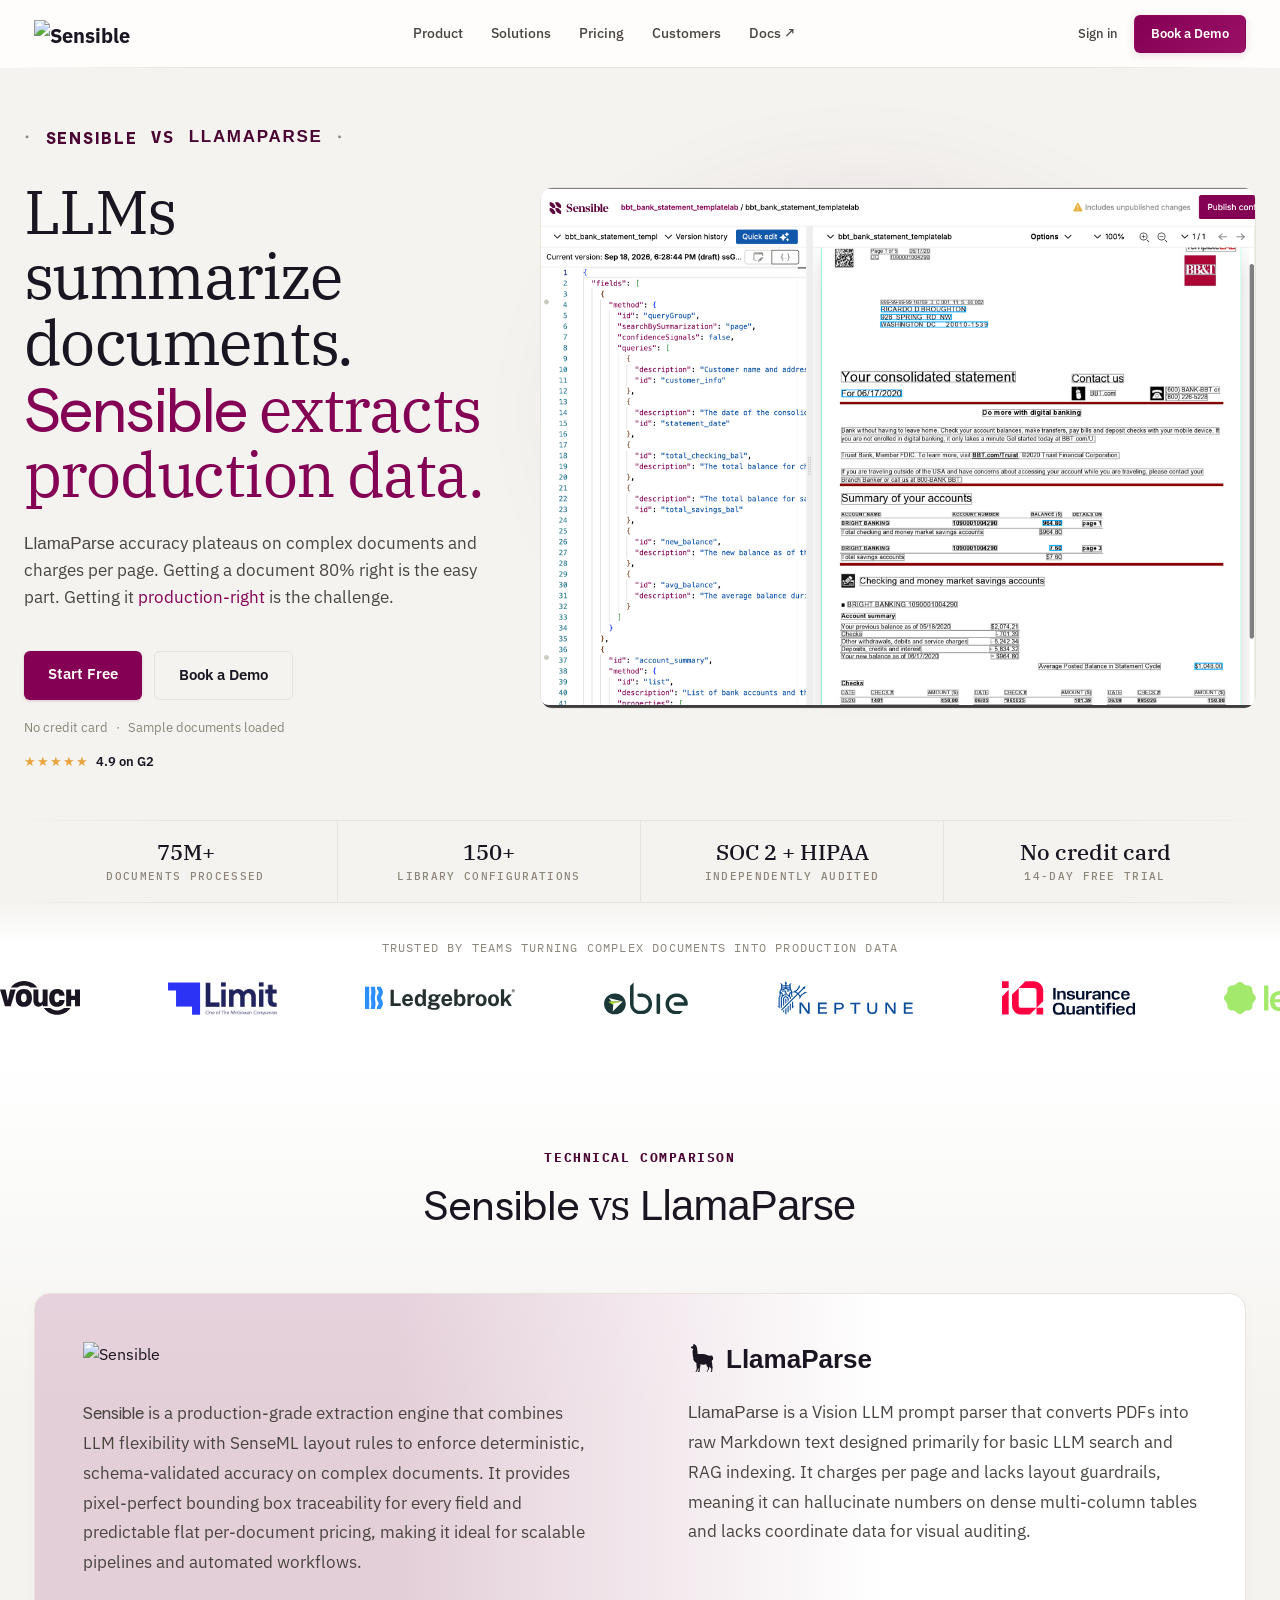
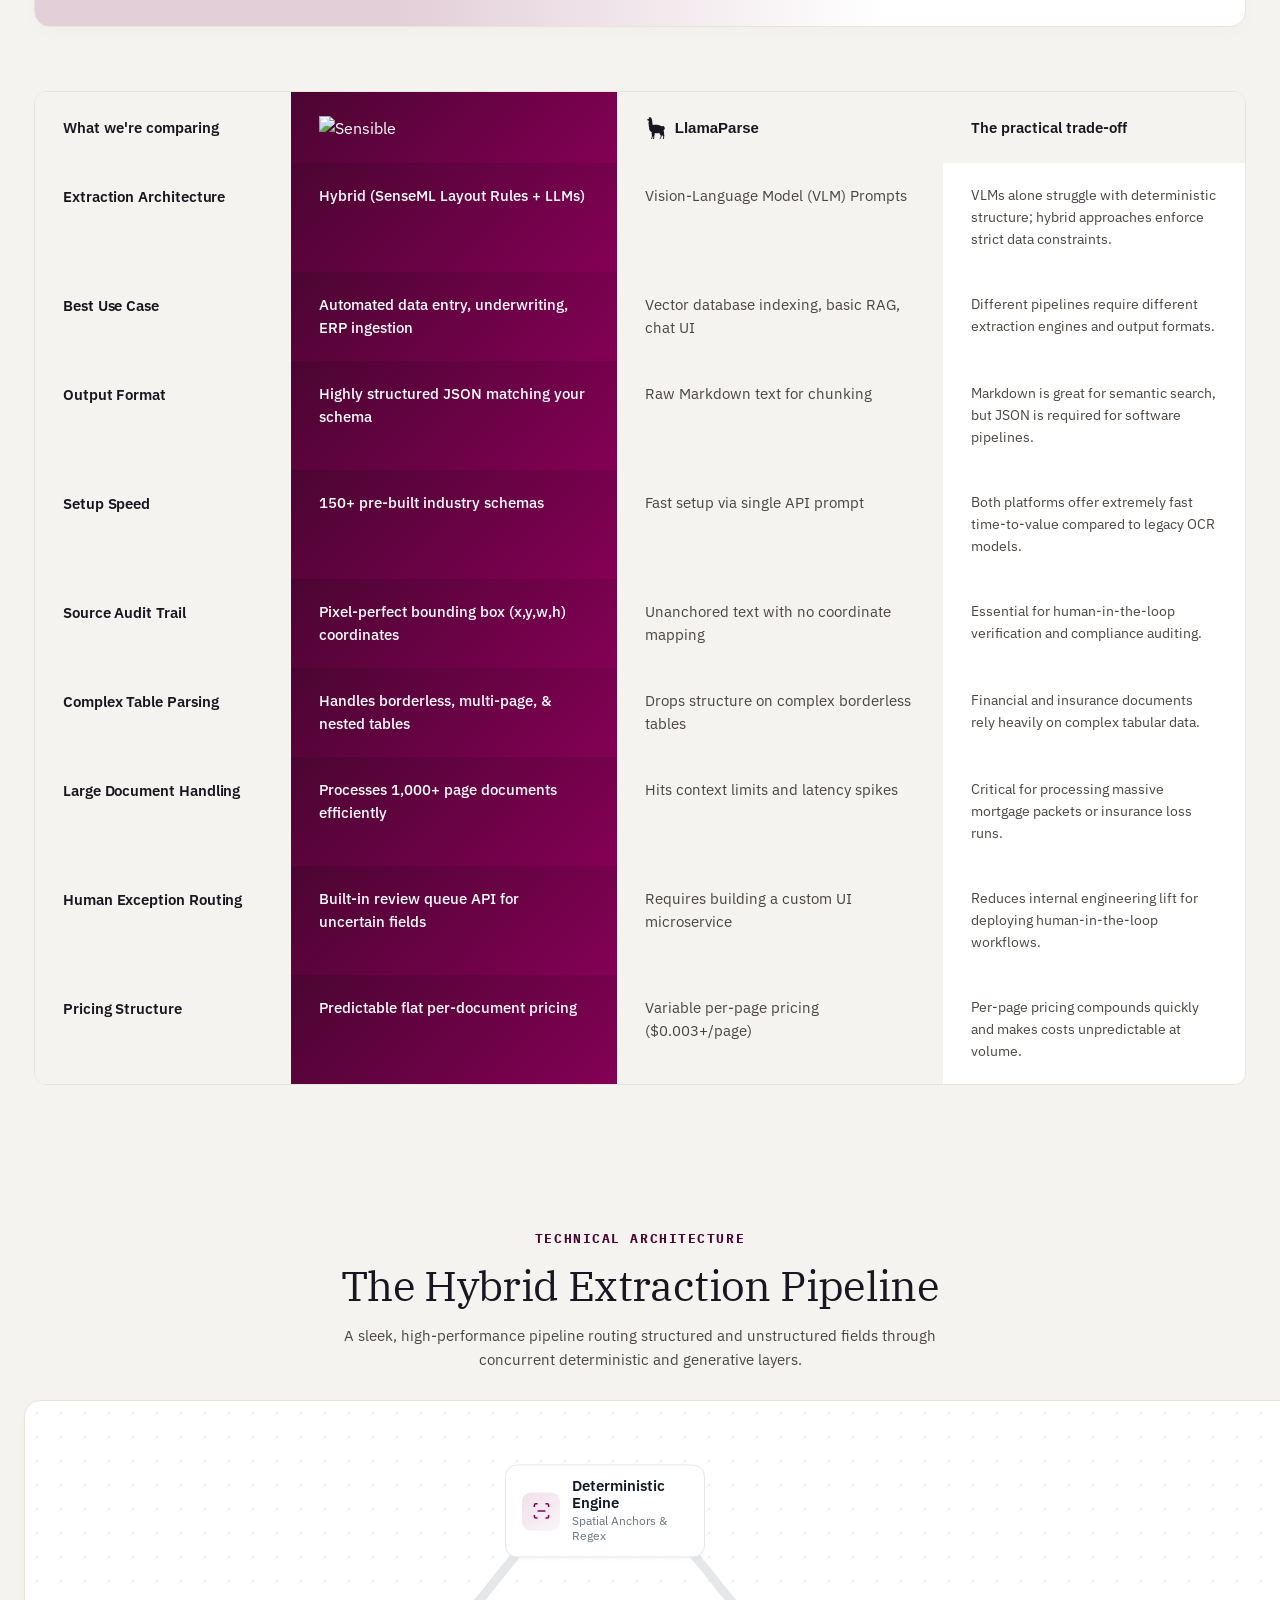
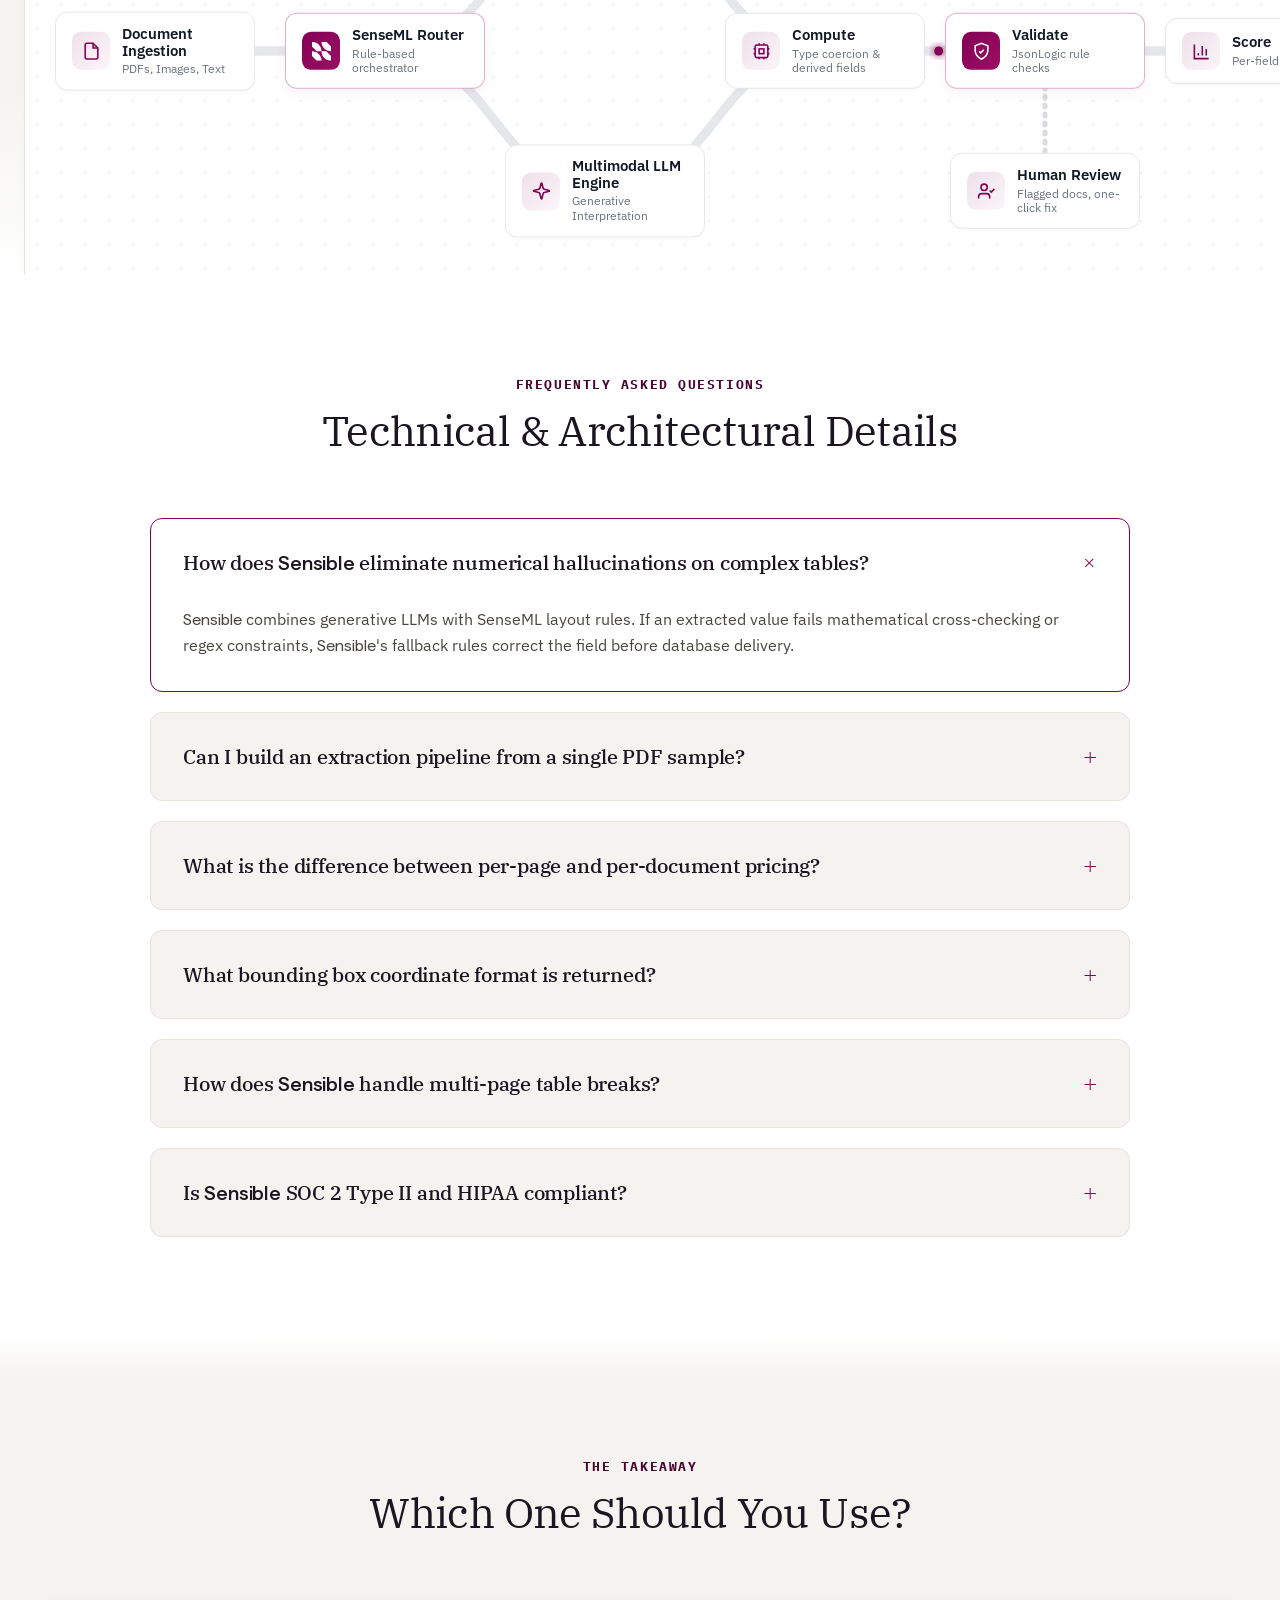
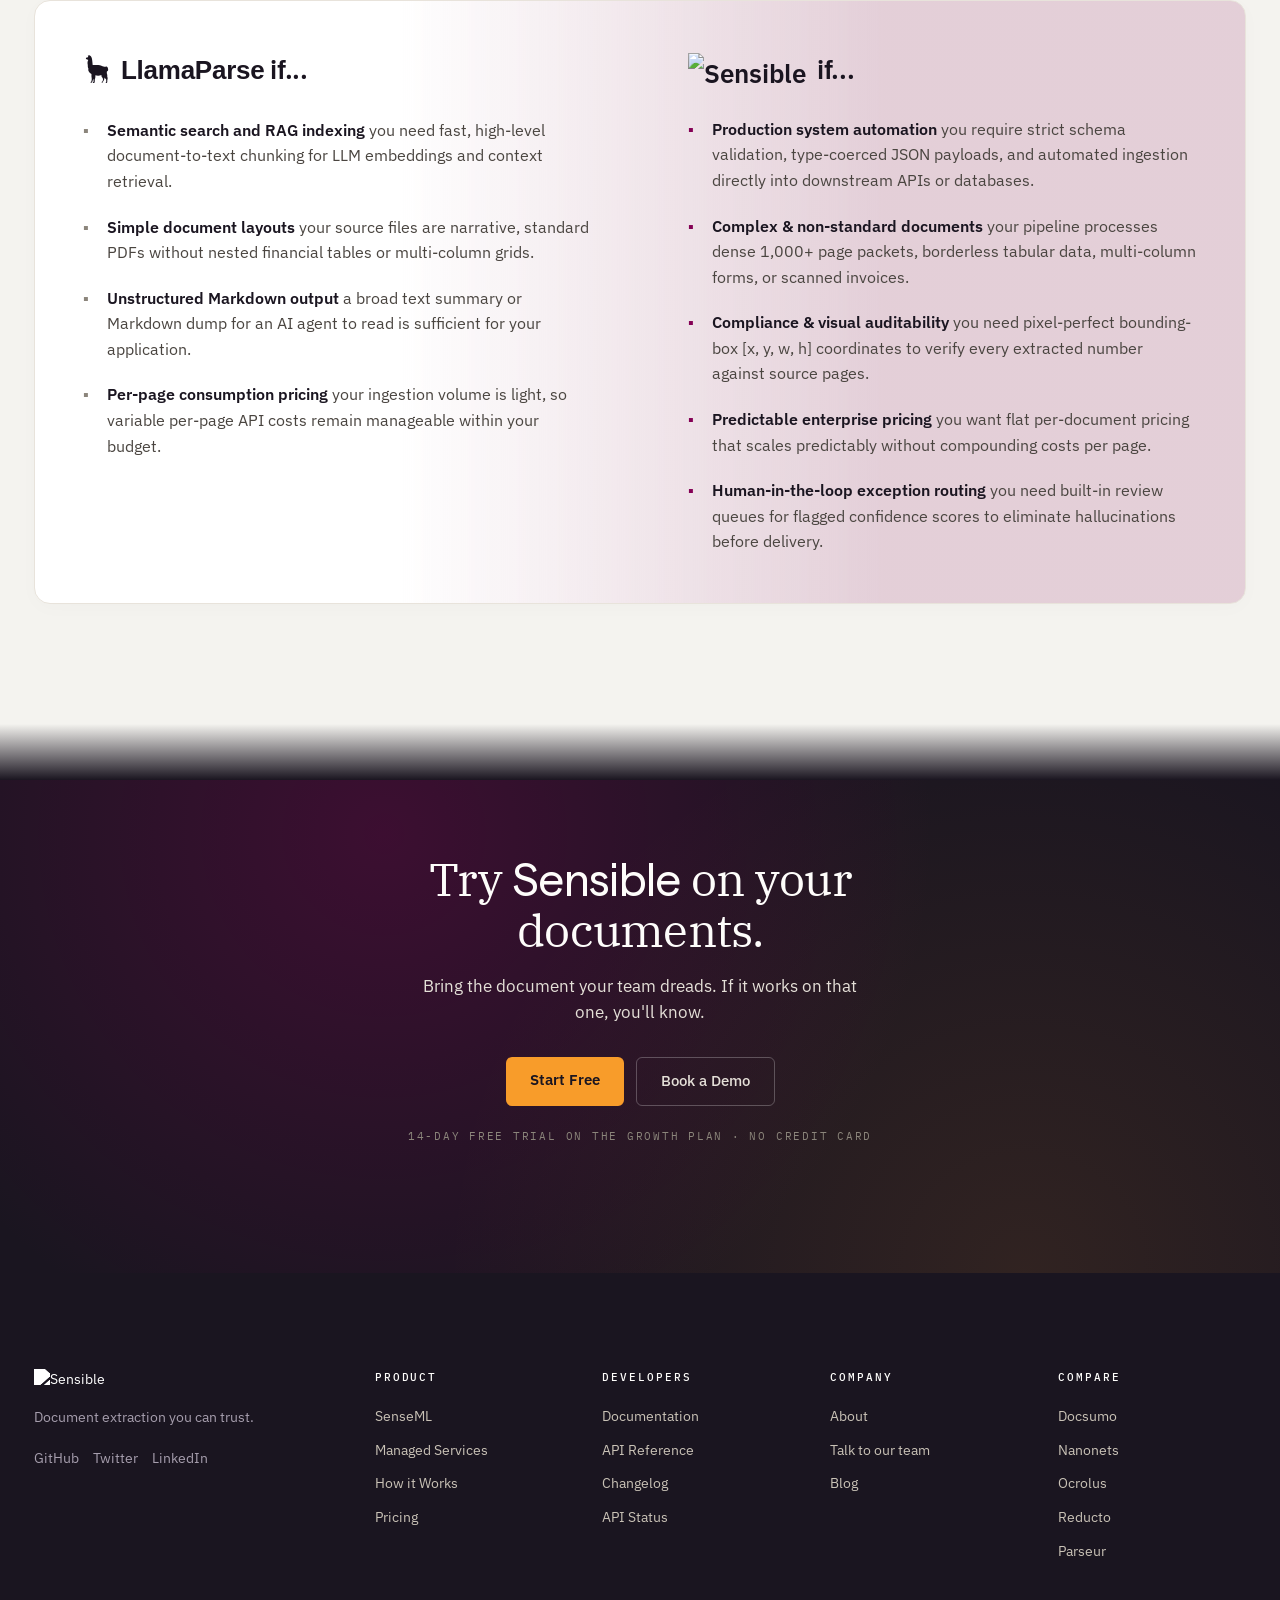
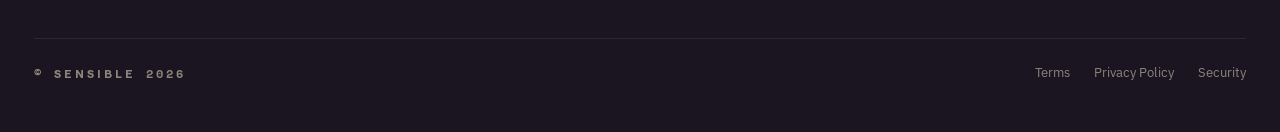
==== commit b56ff897: "Apply Sensible brand font to text mentions, fix muddy gradient blends - Add .sensible-font (Matter S" ====
--- a/index.html
+++ b/index.html
@@ -14,6 +14,7 @@
   <style>
     @import url('https://fonts.cdnfonts.com/css/overused-grotesk');
     .llama-font { font-family: 'Overused Grotesk', sans-serif; font-weight: inherit; }
+    .sensible-font { font-family: 'Matter SQ', var(--font-sans); font-weight: inherit; }
 
     /* Sensible's own brand webfont, pulled from their live site */
     @font-face {
@@ -494,7 +495,12 @@
     /* ANIMATED LOGO MARQUEE SCROLLER */
     .marquee-section {
       padding: 36px 0;
-      background: var(--bg-white);
+      /* Light, short blend from the hero/ribbon's stone bg into white — a fixed thin band, not a % of section height */
+      background-color: var(--bg-white);
+      background-image: linear-gradient(180deg, var(--bg-stone-subtle), var(--bg-white));
+      background-size: 100% 40px;
+      background-position: top;
+      background-repeat: no-repeat;
       overflow: hidden;
     }
     .marquee-eyebrow {
@@ -653,8 +659,15 @@
     /* 3. SLEEK MATRIX TABLE */
     .table-section {
       padding: 90px 0;
-      background: var(--bg-white);
-      background-image: linear-gradient(90deg, transparent, var(--border-stone) 15%, var(--border-stone) 85%, transparent); background-size: 100% 1px; background-position: bottom; background-repeat: no-repeat; border-bottom: none;
+      background-color: var(--bg-white);
+      /* Layer 1: light, short blend from the comparison section's stone bg into white. Layer 2: existing bottom hairline divider. */
+      background-image:
+        linear-gradient(180deg, var(--bg-stone-subtle), var(--bg-white)),
+        linear-gradient(90deg, transparent, var(--border-stone) 15%, var(--border-stone) 85%, transparent);
+      background-size: 100% 40px, 100% 1px;
+      background-position: top, bottom;
+      background-repeat: no-repeat, no-repeat;
+      border-bottom: none;
     }
     .matrix-wrap {
       border: 1px solid var(--border-stone);
@@ -913,7 +926,12 @@
     /* 6. KEY TAKEAWAYS SECTION */
     .takeaways-section {
       padding: 120px 0;
-      background: var(--bg-stone-subtle);
+      /* Light, short blend from the FAQ section's white bg into stone */
+      background-color: var(--bg-stone-subtle);
+      background-image: linear-gradient(180deg, var(--bg-white), var(--bg-stone-subtle));
+      background-size: 100% 40px;
+      background-position: top;
+      background-repeat: no-repeat;
     }
     .choices-grid {
       display: grid;
@@ -979,7 +997,11 @@
     /* 7. CTA BANNER & FOOTER */
     .cta-banner {
       background-color: var(--bg-darkest);
-      background-image: radial-gradient(circle at 30% 20%, rgba(132,0,85,0.32) 0%, transparent 55%), radial-gradient(circle at 80% 100%, rgba(248,156,42,0.1) 0%, transparent 50%);
+      /* Light, short blend from the takeaways section's stone bg down into the dark banner (solid-to-solid, not faded-to-transparent, so it doesn't muddy against the dark bg), layered above the brand glows */
+      background-image: linear-gradient(180deg, var(--bg-stone-subtle), var(--bg-darkest)), radial-gradient(circle at 30% 20%, rgba(132,0,85,0.32) 0%, transparent 55%), radial-gradient(circle at 80% 100%, rgba(248,156,42,0.1) 0%, transparent 50%);
+      background-size: 100% 56px, 100% 100%, 100% 100%;
+      background-position: top, center, center;
+      background-repeat: no-repeat, no-repeat, no-repeat;
       padding: clamp(72px, 10vw, 128px) 40px;
       text-align: center;
       color: #FEFDFB;
@@ -1186,7 +1208,7 @@
         opacity: 0.7;
         margin-bottom: 8px;
       }
-      .td-sensible::before { content: 'Sensible'; color: rgba(255,255,255,0.75); }
+      .td-sensible::before { content: 'Sensible'; font-family: 'Matter SQ', var(--font-sans); color: rgba(255,255,255,0.75); }
       .td-competitor::before { content: 'LlamaParse'; font-family: 'Overused Grotesk', sans-serif; color: var(--text-muted); }
       .td-why::before { content: 'Why it matters'; color: var(--text-muted); }
     }
@@ -1278,11 +1300,11 @@
       
       <!-- Left Column: Text & Stats -->
       <div class="hero-text-col">
-        <div class="hero-badge-top">Sensible vs <span class="llama-font">LlamaParse</span></div>
-        
+        <div class="hero-badge-top"><span class="sensible-font">Sensible</span> vs <span class="llama-font">LlamaParse</span></div>
+
         <h1 class="hero-h1">
           LLMs summarize documents.<br/>
-          <span>Sensible extracts production data.</span>
+          <span><span class="sensible-font">Sensible</span> extracts production data.</span>
         </h1>
         
         <p class="hero-intro">
@@ -1376,7 +1398,7 @@
     <div class="container">
       <div class="sec-head">
         <div class="sec-eyebrow">Technical Comparison</div>
-        <h2 class="sec-h2">Sensible vs <span class="llama-font">LlamaParse</span></h2>
+        <h2 class="sec-h2"><span class="sensible-font">Sensible</span> vs <span class="llama-font">LlamaParse</span></h2>
 
       </div>
 
@@ -1420,7 +1442,7 @@
           <div class="sb-logo" style="display: flex; align-items: center; height: 32px; margin-bottom: 24px;">
             <img src="https://cdn.prod.website-files.com/6033da353ede9143c0c56ff8/603523db465026cb1e88e905_LogoDefault.svg" alt="Sensible" style="height: 32px;"/>
           </div>
-          <p class="sb-p">Sensible is a production-grade extraction engine that combines LLM flexibility with SenseML layout rules to enforce deterministic, schema-validated accuracy on complex documents. It provides pixel-perfect bounding box traceability for every field and predictable flat per-document pricing, making it ideal for scalable pipelines and automated workflows.</p>
+          <p class="sb-p"><span class="sensible-font">Sensible</span> is a production-grade extraction engine that combines LLM flexibility with SenseML layout rules to enforce deterministic, schema-validated accuracy on complex documents. It provides pixel-perfect bounding box traceability for every field and predictable flat per-document pricing, making it ideal for scalable pipelines and automated workflows.</p>
         </div>
 
         <!-- BLOCK 2: LLAMAPARSE -->
@@ -1765,11 +1787,11 @@
       <div class="faq-container">
         <details class="faq-accordion" open>
           <summary class="faq-summary">
-            <span>How does Sensible eliminate numerical hallucinations on complex tables?</span>
+            <span>How does <span class="sensible-font">Sensible</span> eliminate numerical hallucinations on complex tables?</span>
             <span class="faq-icon">+</span>
           </summary>
           <div class="faq-content">
-            Sensible combines generative LLMs with SenseML layout rules. If an extracted value fails mathematical cross-checking or regex constraints, Sensible's fallback rules correct the field before database delivery.
+            <span class="sensible-font">Sensible</span> combines generative LLMs with SenseML layout rules. If an extracted value fails mathematical cross-checking or regex constraints, <span class="sensible-font">Sensible</span>'s fallback rules correct the field before database delivery.
           </div>
         </details>
 
@@ -1779,7 +1801,7 @@
             <span class="faq-icon">+</span>
           </summary>
           <div class="faq-content">
-            Yes. Unlike legacy IDP platforms requiring 20+ training samples, Sensible allows you to build, test, and deploy production configurations from a single sample PDF in minutes.
+            Yes. Unlike legacy IDP platforms requiring 20+ training samples, <span class="sensible-font">Sensible</span> allows you to build, test, and deploy production configurations from a single sample PDF in minutes.
           </div>
         </details>
 
@@ -1789,7 +1811,7 @@
             <span class="faq-icon">+</span>
           </summary>
           <div class="faq-content">
-            <span class="llama-font">LlamaParse</span> charges per page ($0.003/page), causing costs to compound unpredictably on long documents. Sensible charges flat rates per document, making API budgets 100% predictable.
+            <span class="llama-font">LlamaParse</span> charges per page ($0.003/page), causing costs to compound unpredictably on long documents. <span class="sensible-font">Sensible</span> charges flat rates per document, making API budgets 100% predictable.
           </div>
         </details>
 
@@ -1799,27 +1821,27 @@
             <span class="faq-icon">+</span>
           </summary>
           <div class="faq-content">
-            Sensible returns native 4-point bounding boxes <code>[x, y, w, h]</code> relative to the PDF page pixel dimensions, allowing you to highlight exact source text in your web browser UI.
+            <span class="sensible-font">Sensible</span> returns native 4-point bounding boxes <code>[x, y, w, h]</code> relative to the PDF page pixel dimensions, allowing you to highlight exact source text in your web browser UI.
           </div>
         </details>
 
         <details class="faq-accordion">
           <summary class="faq-summary">
-            <span>How does Sensible handle multi-page table breaks?</span>
+            <span>How does <span class="sensible-font">Sensible</span> handle multi-page table breaks?</span>
             <span class="faq-icon">+</span>
           </summary>
           <div class="faq-content">
-            Sensible automatically detects recurring headers across page breaks and merges rows into a single structured array payload without dropping borderless cell rows.
+            <span class="sensible-font">Sensible</span> automatically detects recurring headers across page breaks and merges rows into a single structured array payload without dropping borderless cell rows.
           </div>
         </details>
 
         <details class="faq-accordion">
           <summary class="faq-summary">
-            <span>Is Sensible SOC 2 Type II and HIPAA compliant?</span>
+            <span>Is <span class="sensible-font">Sensible</span> SOC 2 Type II and HIPAA compliant?</span>
             <span class="faq-icon">+</span>
           </summary>
           <div class="faq-content">
-            Yes. Sensible is SOC 2 Type II certified and HIPAA-eligible with BAAs available on Enterprise plans, including zero data retention options.
+            Yes. <span class="sensible-font">Sensible</span> is SOC 2 Type II certified and HIPAA-eligible with BAAs available on Enterprise plans, including zero data retention options.
           </div>
         </details>
       </div>
@@ -1936,7 +1958,7 @@
   <!-- 7. CTA BANNER & FOOTER -->
   <section class="cta-banner">
     <div class="cta-inner">
-      <h2 class="cta-h2">Try Sensible on your documents.</h2>
+      <h2 class="cta-h2">Try <span class="sensible-font">Sensible</span> on your documents.</h2>
       <p class="cta-p">Bring the document your team dreads. If it works on that one, you'll know.</p>
       <div class="cta-btns">
         <a href="https://app.sensible.so/register/" class="cta-btn-primary">Start Free</a>
@@ -1990,7 +2012,7 @@
         </div>
       </div>
       <div class="footer-bottom">
-        <div class="footer-copyright">© Sensible 2026</div>
+        <div class="footer-copyright">© <span class="sensible-font">Sensible</span> 2026</div>
         <div class="footer-bottom-links">
           <a href="https://www.sensible.so/terms">Terms</a>
           <a href="https://www.sensible.so/privacy">Privacy Policy</a>
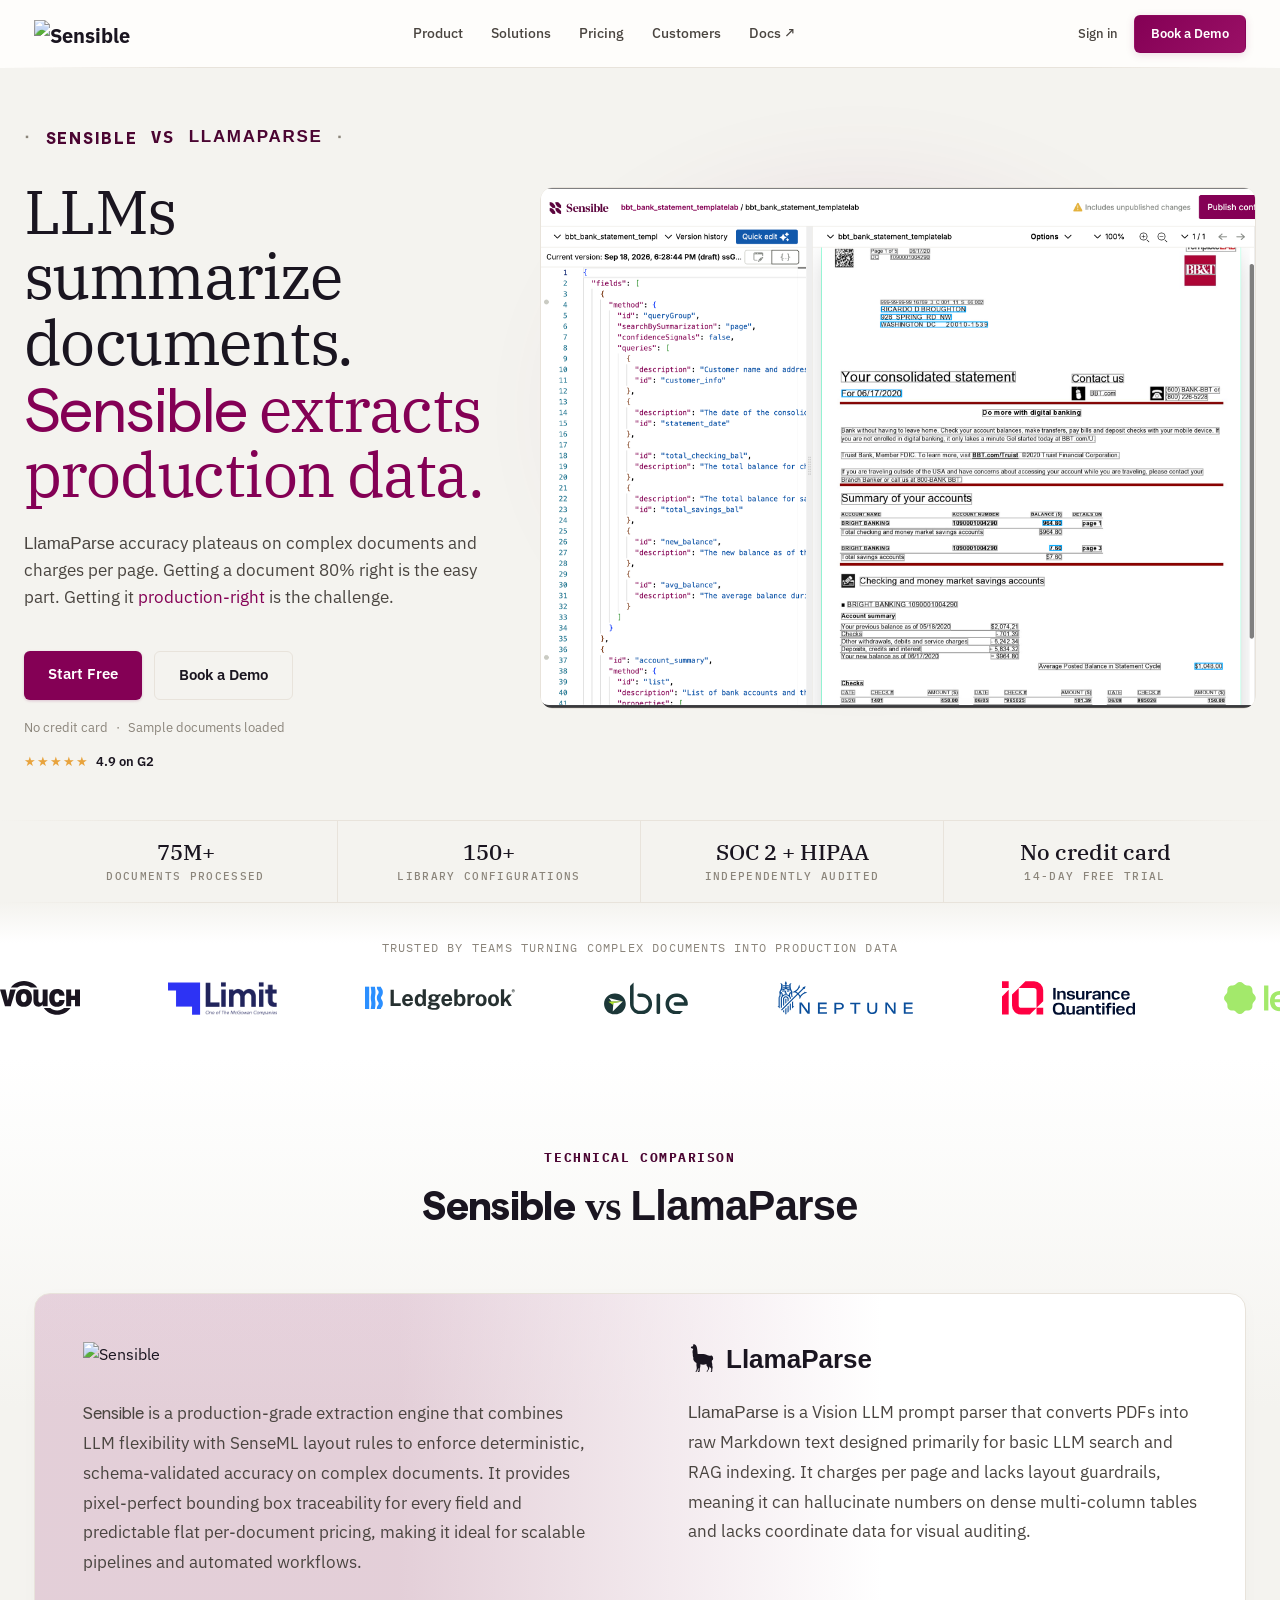
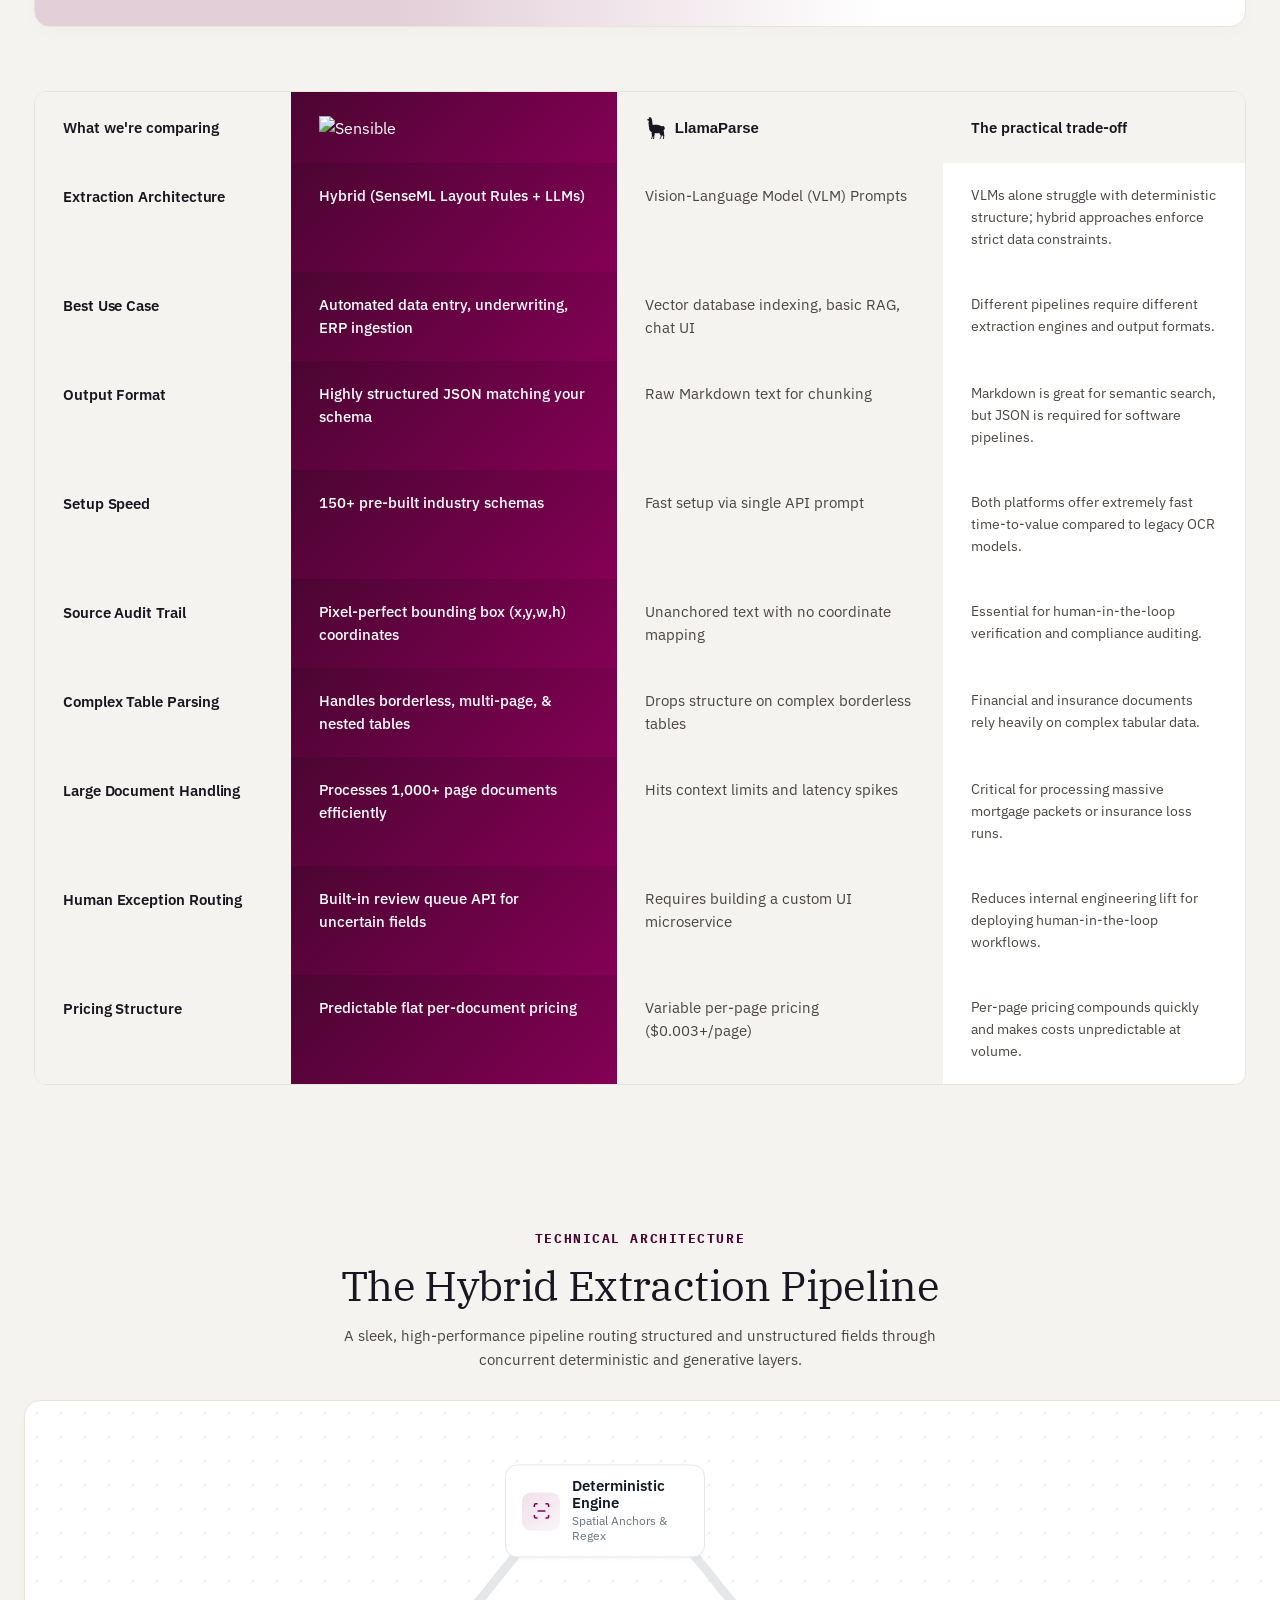
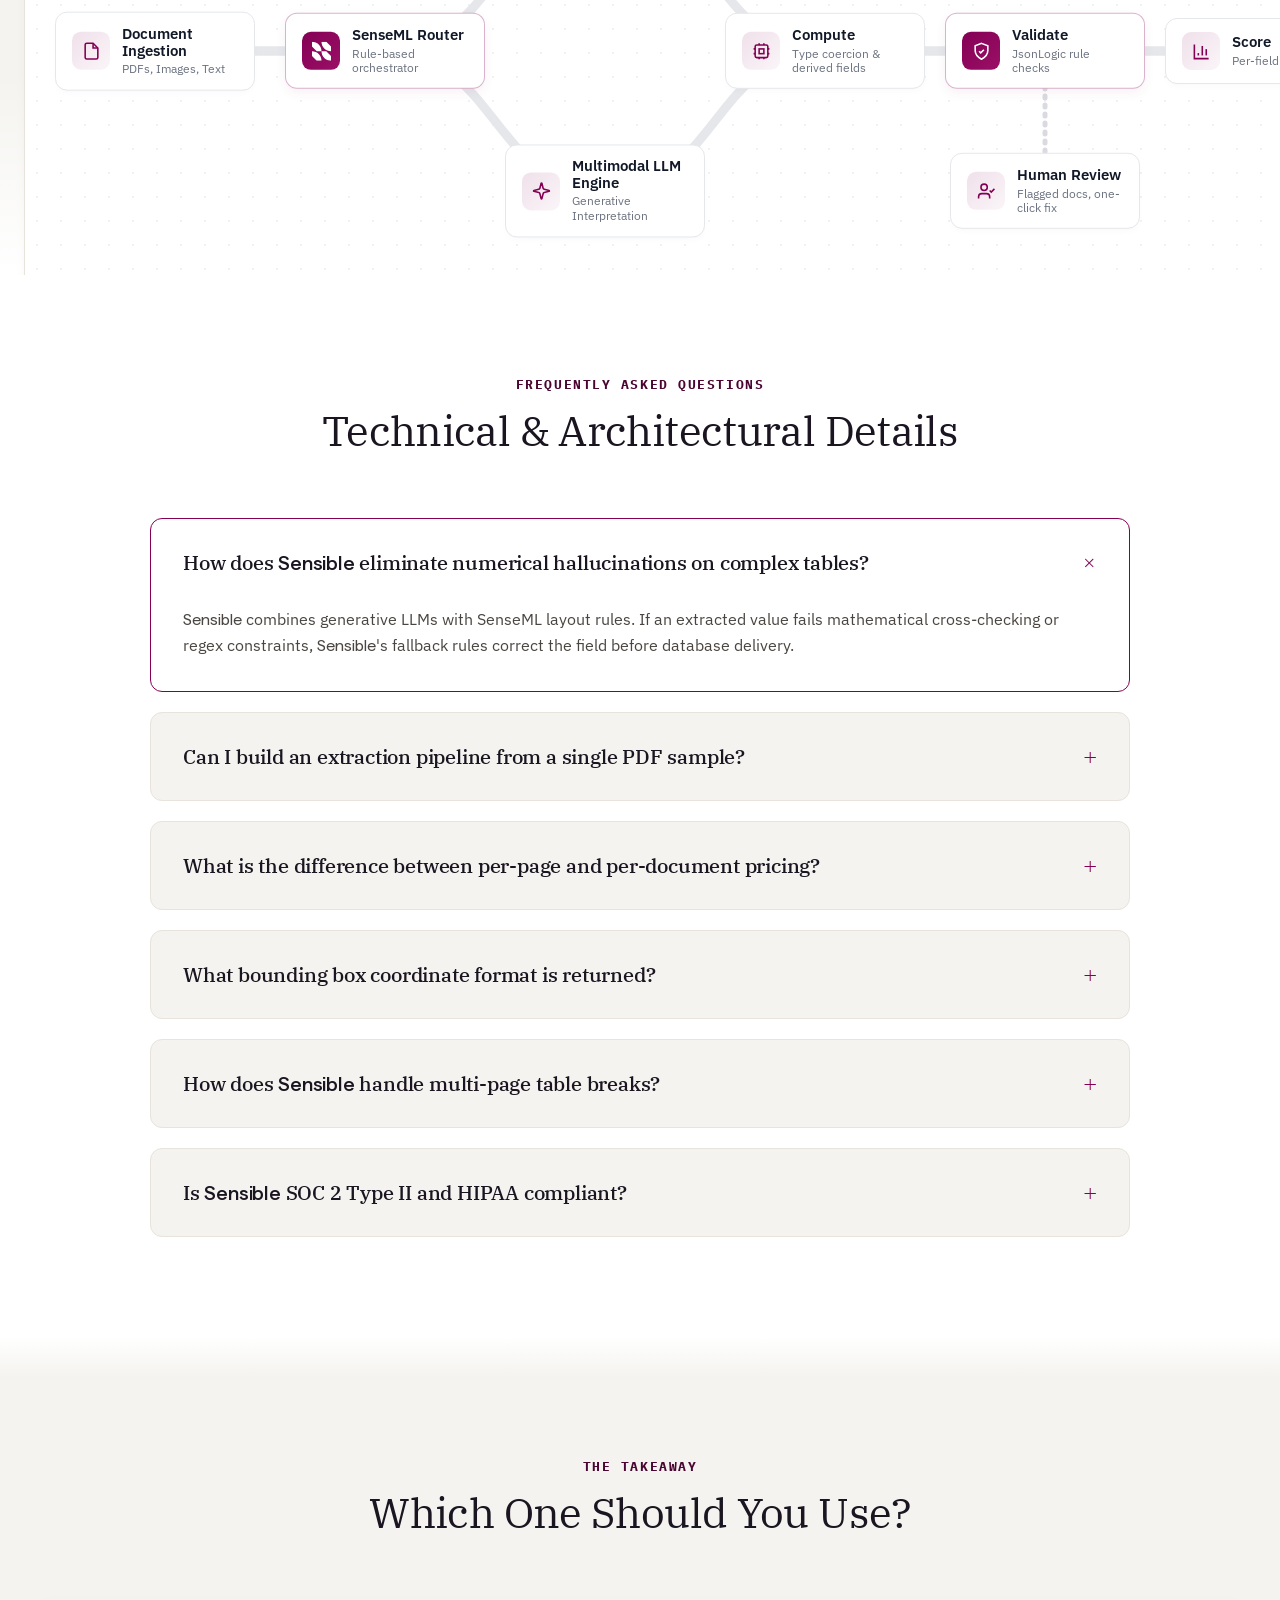
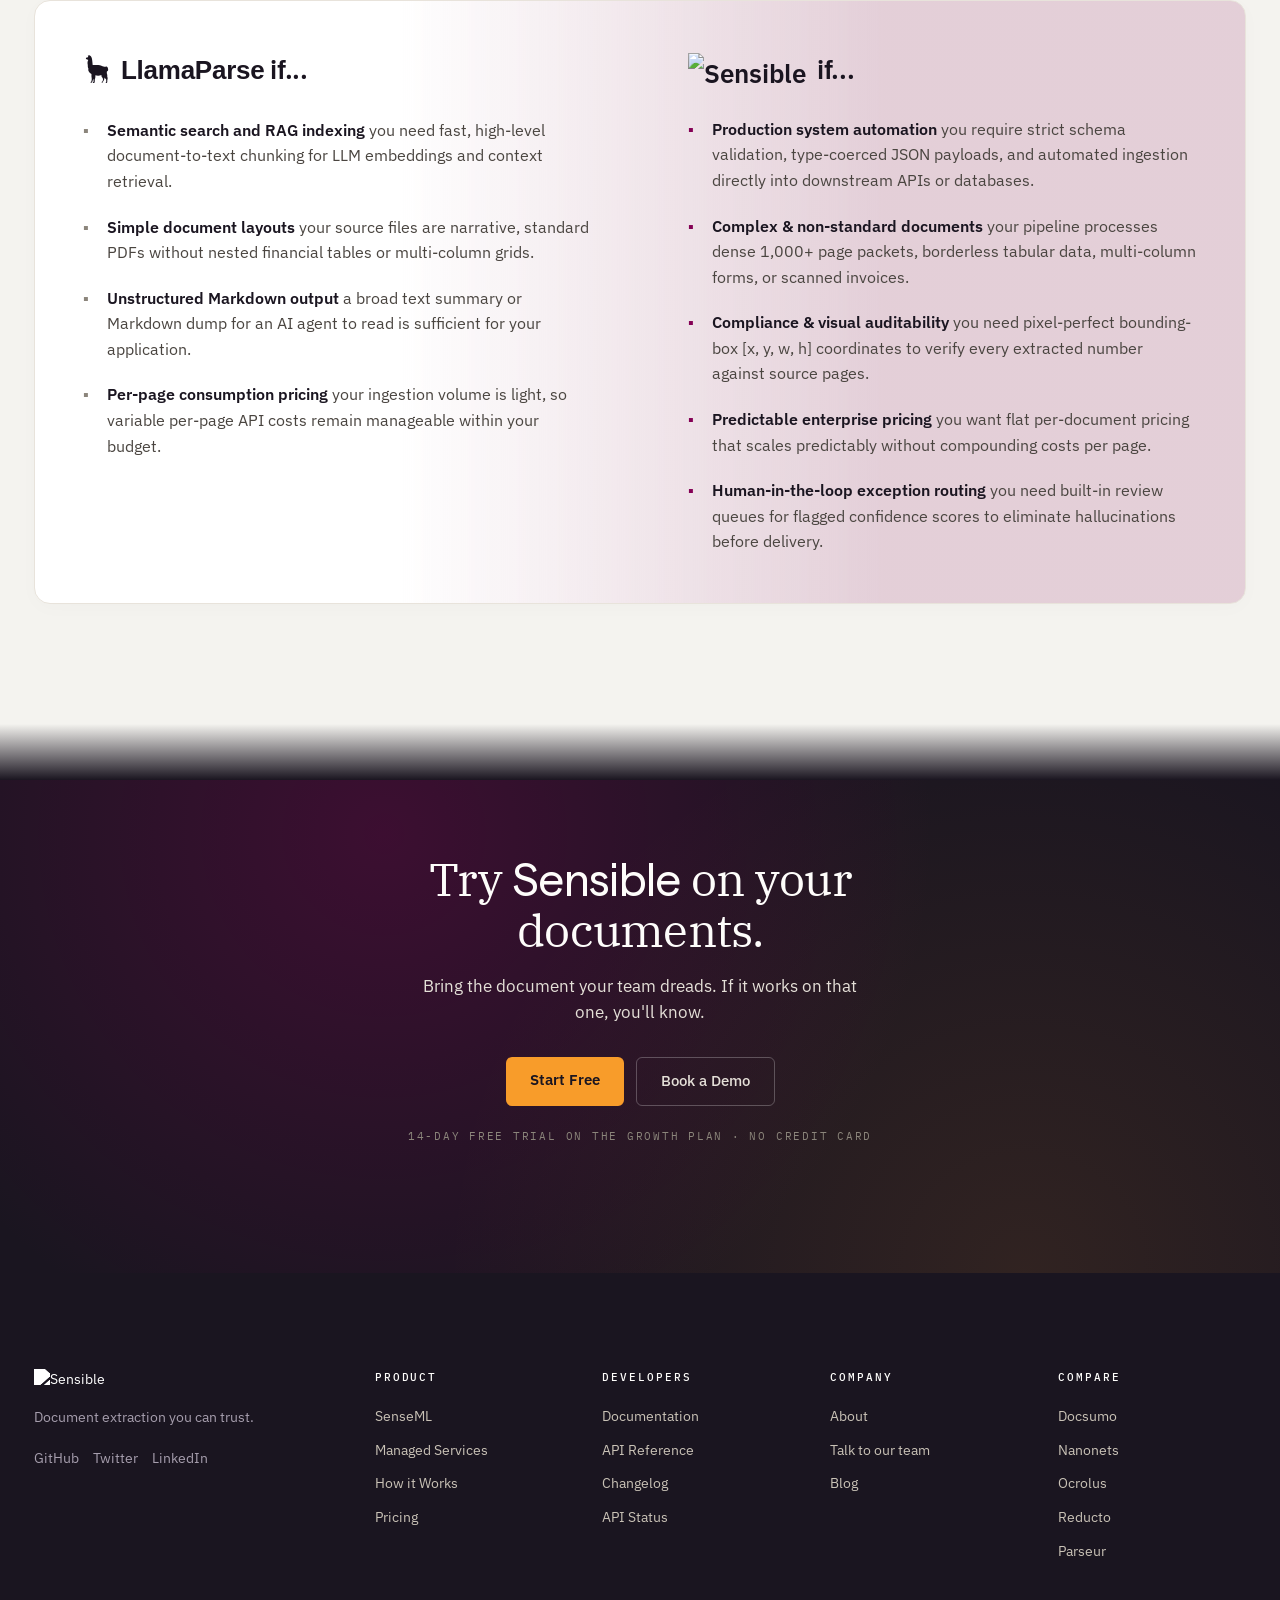
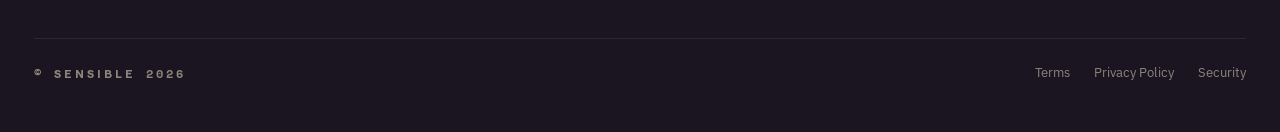
==== commit 6247fcfd: "Bump font weight on the "Sensible vs LlamaParse" section heading The hero badge was already bold (70" ====
--- a/index.html
+++ b/index.html
@@ -15,6 +15,7 @@
     @import url('https://fonts.cdnfonts.com/css/overused-grotesk');
     .llama-font { font-family: 'Overused Grotesk', sans-serif; font-weight: inherit; }
     .sensible-font { font-family: 'Matter SQ', var(--font-sans); font-weight: inherit; }
+    .sec-h2.vs-title { font-weight: 600; }
 
     /* Sensible's own brand webfont, pulled from their live site */
     @font-face {
@@ -1398,7 +1399,7 @@
     <div class="container">
       <div class="sec-head">
         <div class="sec-eyebrow">Technical Comparison</div>
-        <h2 class="sec-h2"><span class="sensible-font">Sensible</span> vs <span class="llama-font">LlamaParse</span></h2>
+        <h2 class="sec-h2 vs-title"><span class="sensible-font">Sensible</span> vs <span class="llama-font">LlamaParse</span></h2>
 
       </div>
 
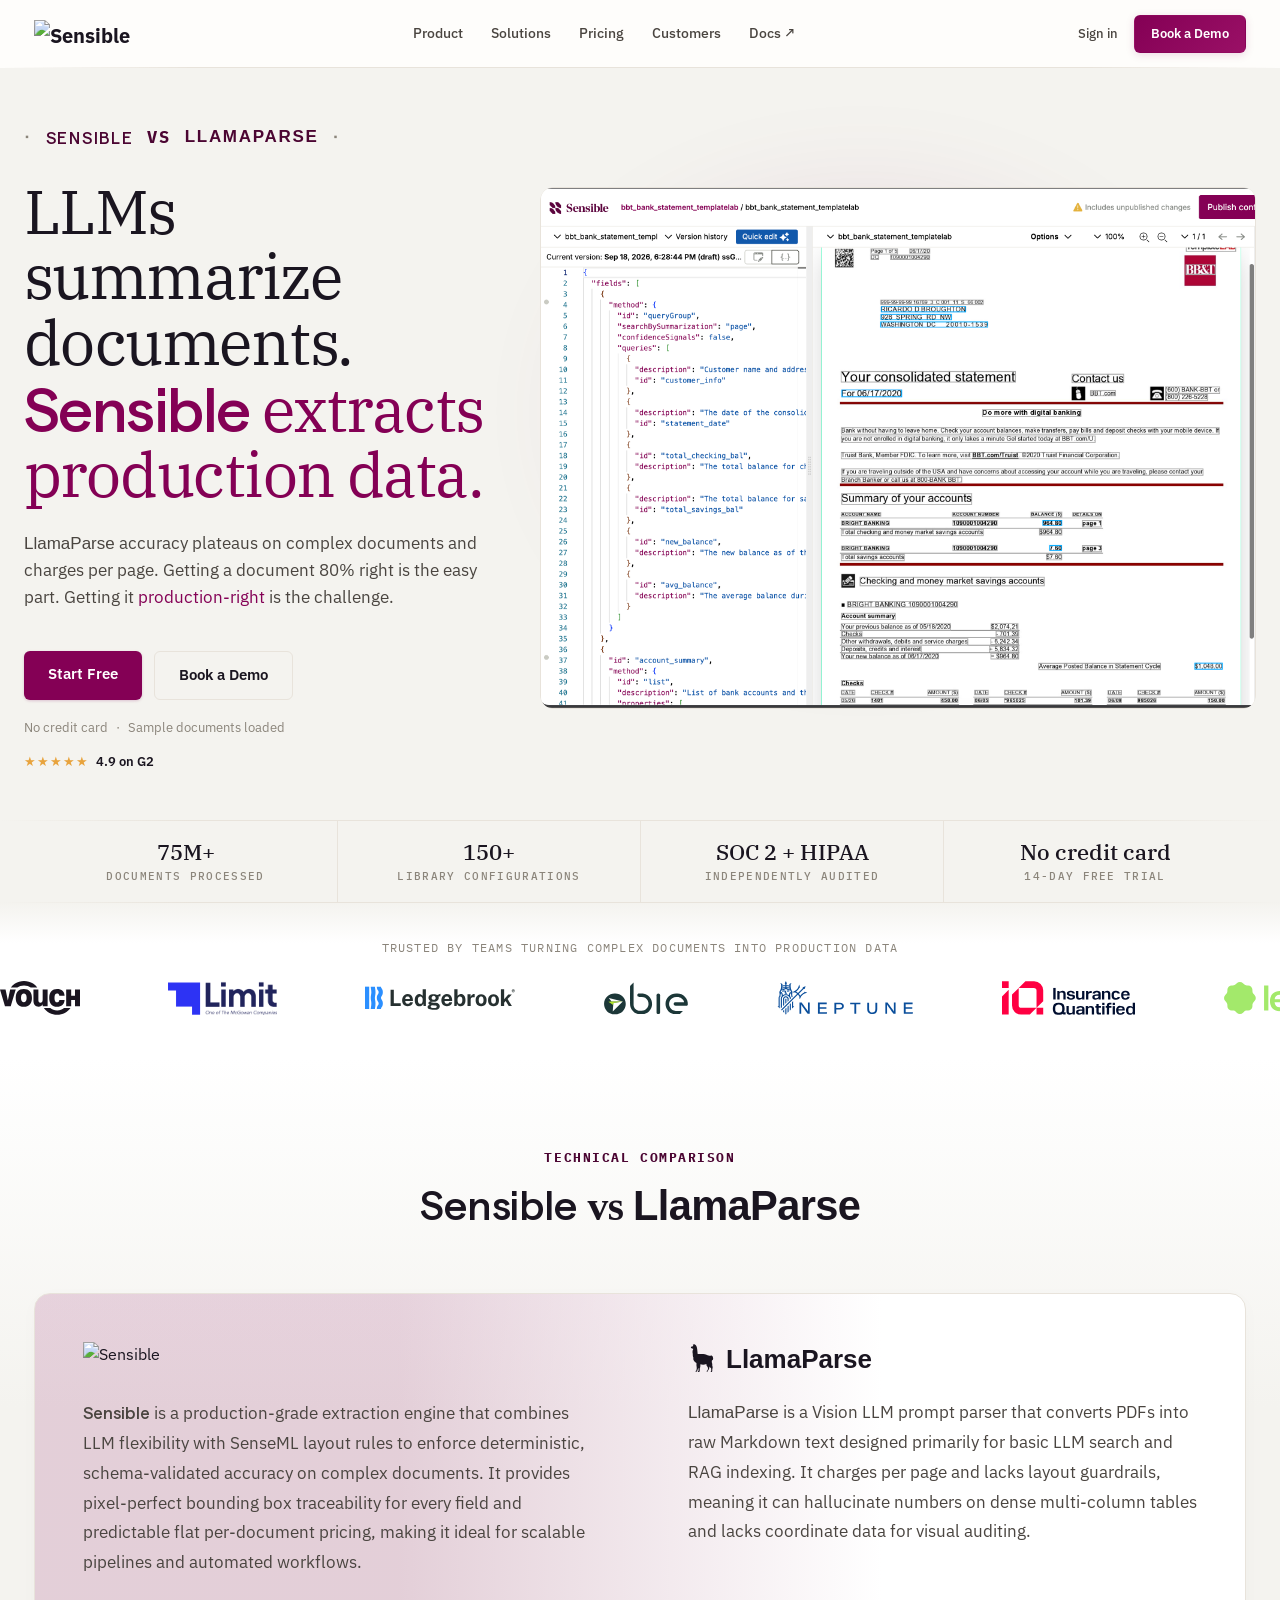
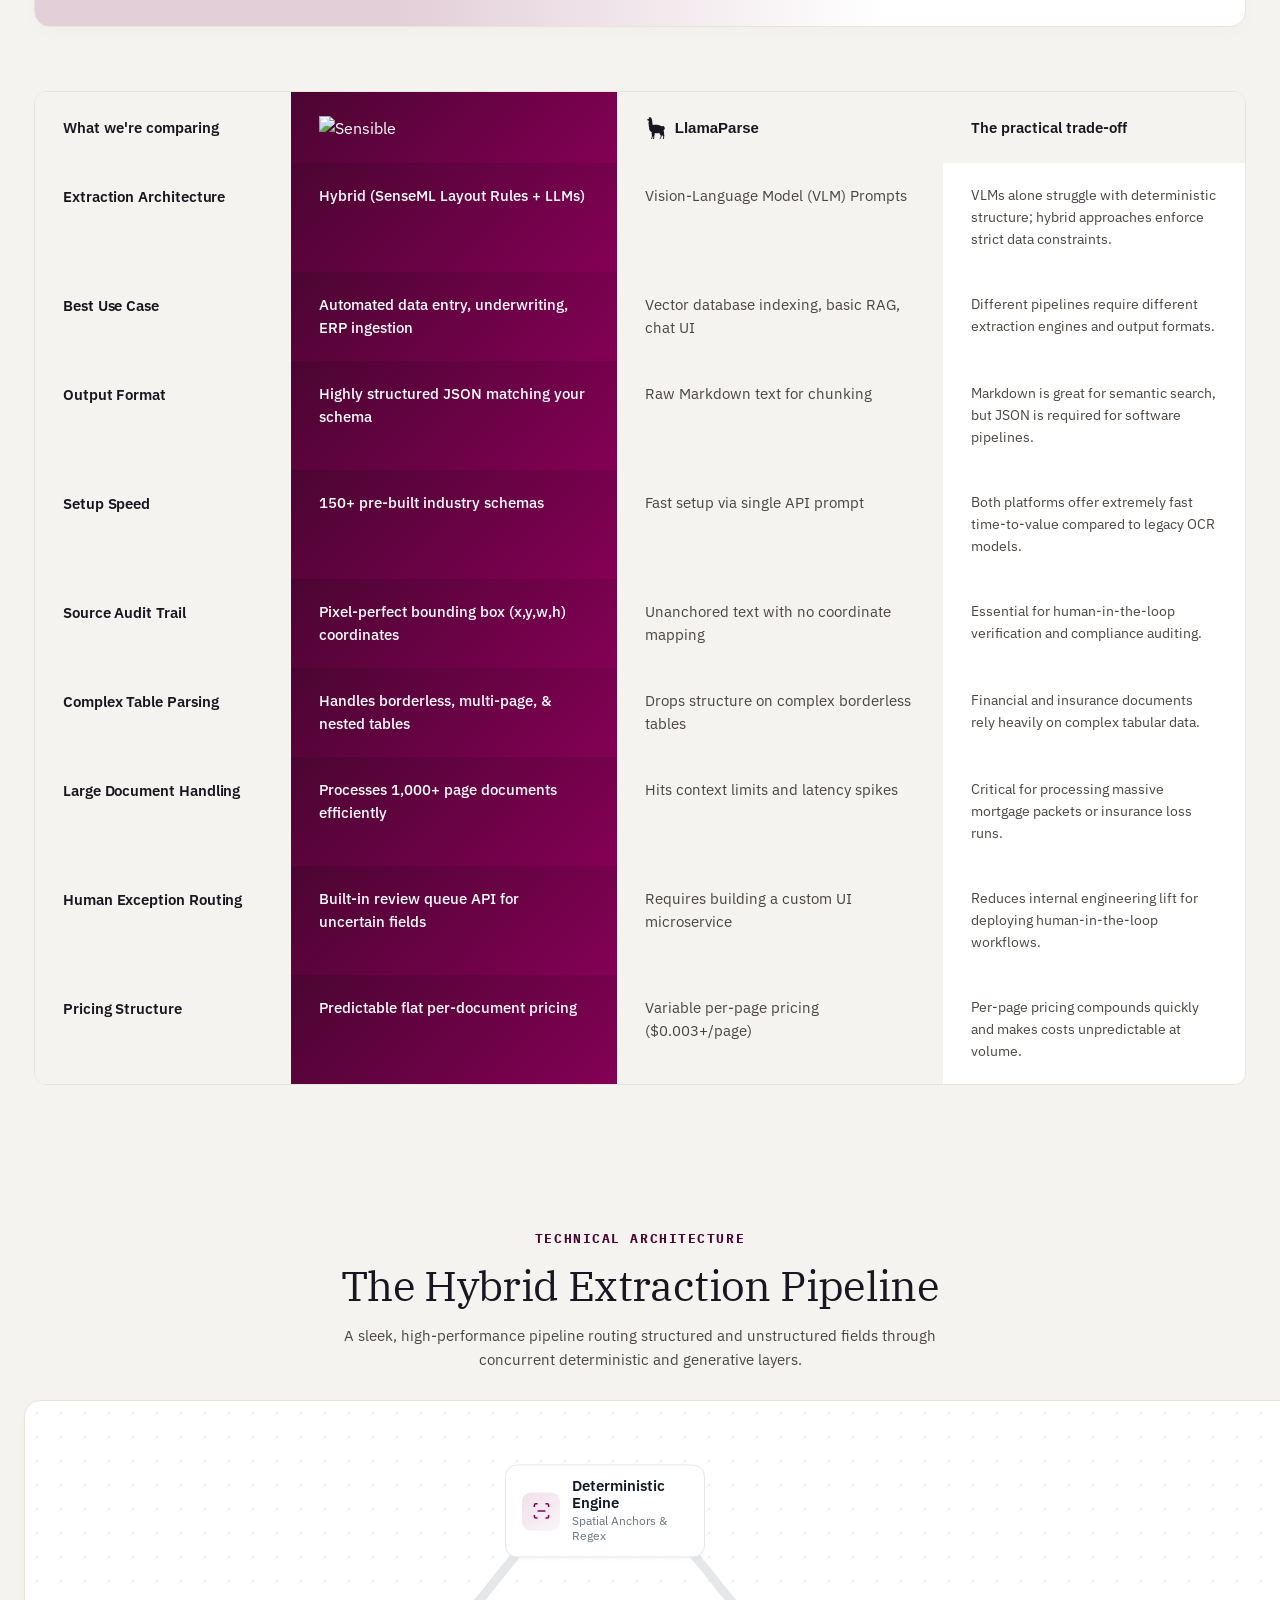
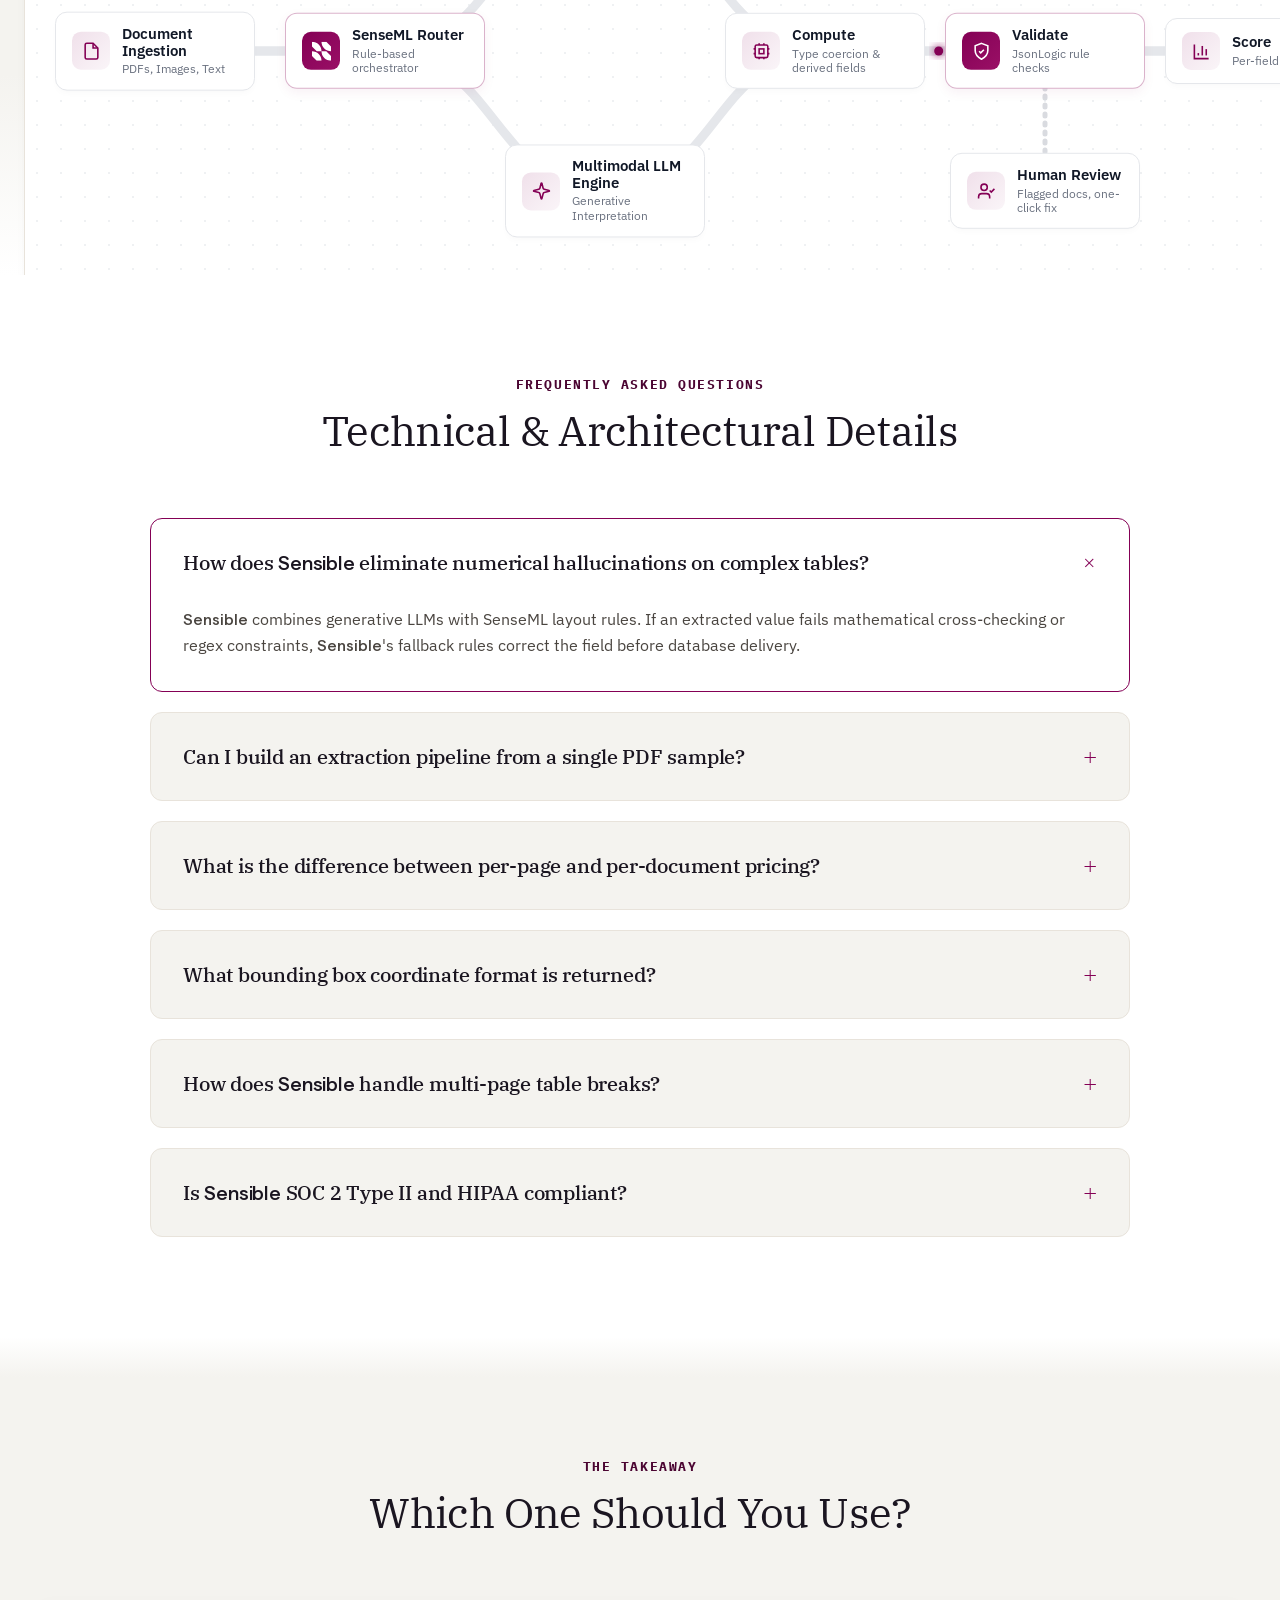
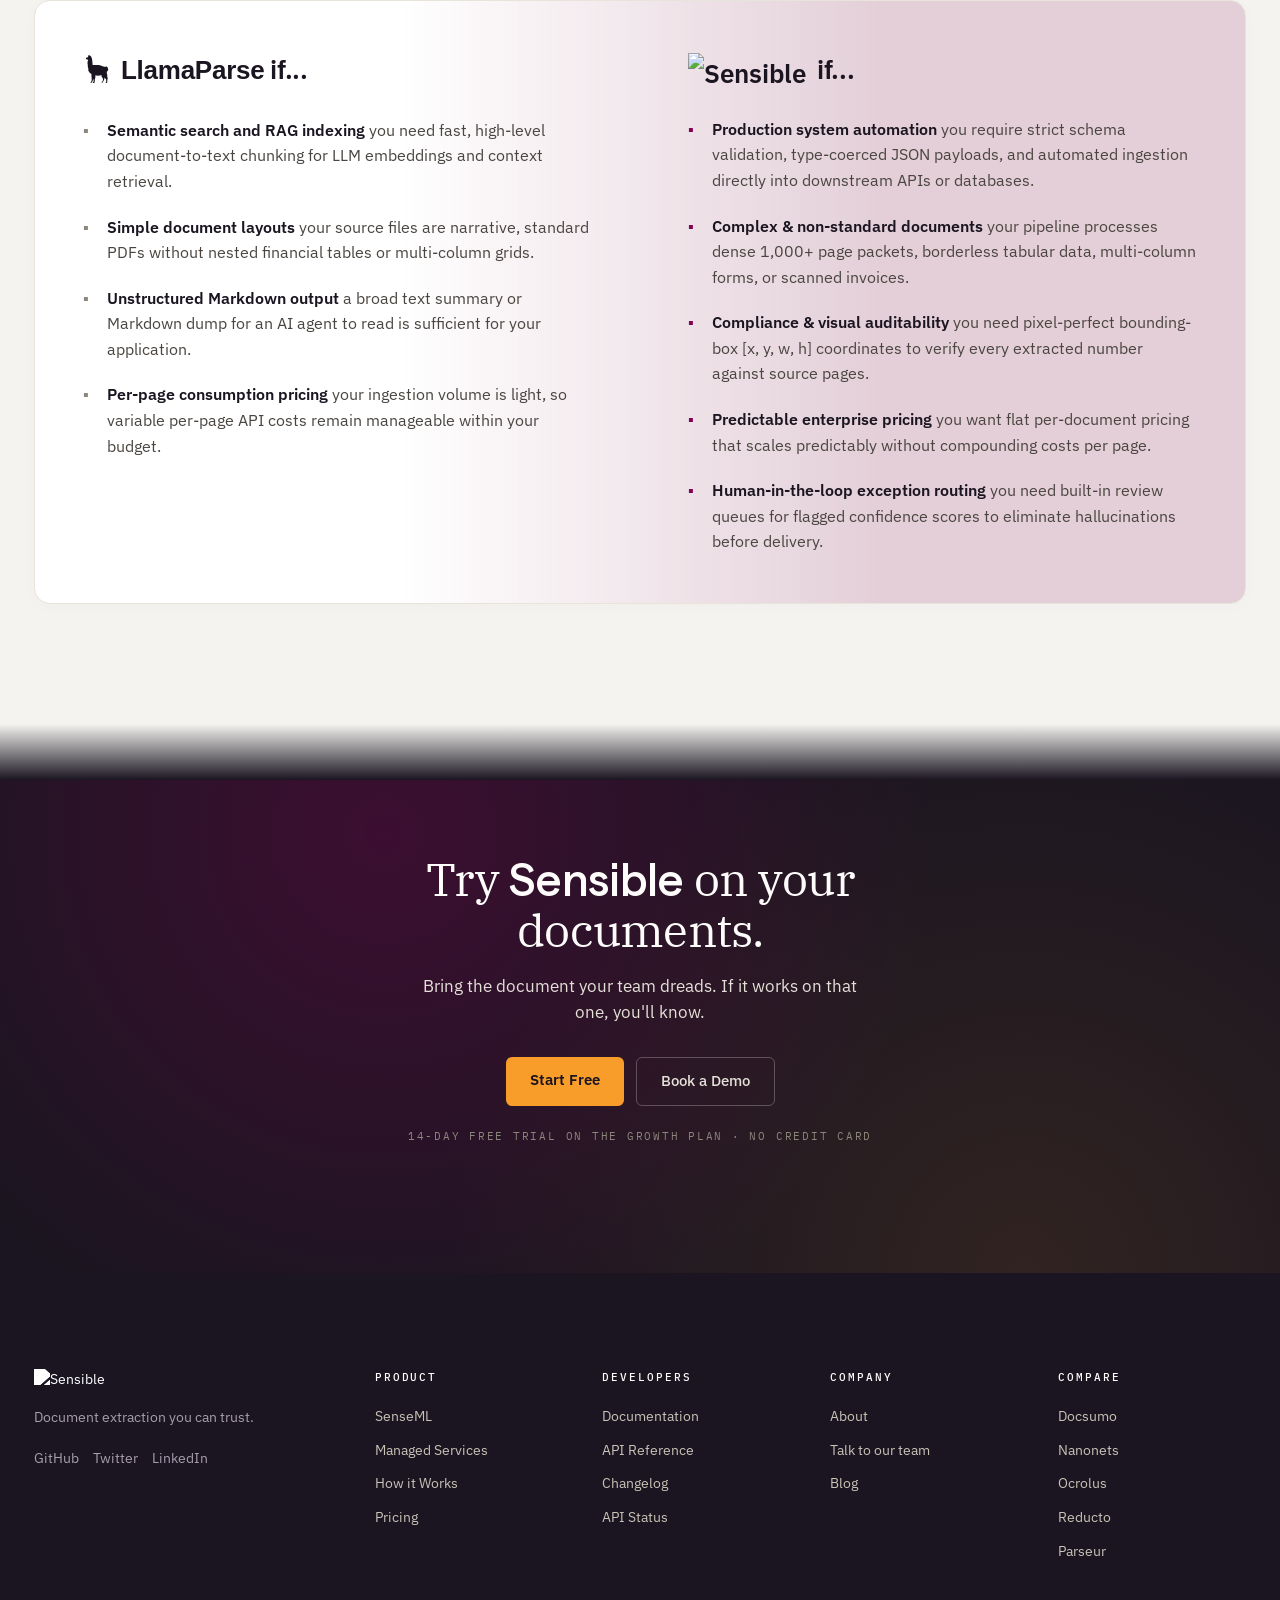
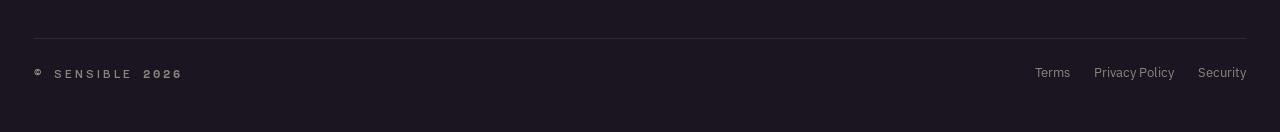
==== commit 18a5f7b5: "Reduce Sensible brand-font weight from inherited bold to Medium .sensible-font previously inherited " ====
--- a/index.html
+++ b/index.html
@@ -14,7 +14,7 @@
   <style>
     @import url('https://fonts.cdnfonts.com/css/overused-grotesk');
     .llama-font { font-family: 'Overused Grotesk', sans-serif; font-weight: inherit; }
-    .sensible-font { font-family: 'Matter SQ', var(--font-sans); font-weight: inherit; }
+    .sensible-font { font-family: 'Matter SQ', var(--font-sans); font-weight: 500; }
     .sec-h2.vs-title { font-weight: 600; }
 
     /* Sensible's own brand webfont, pulled from their live site */
